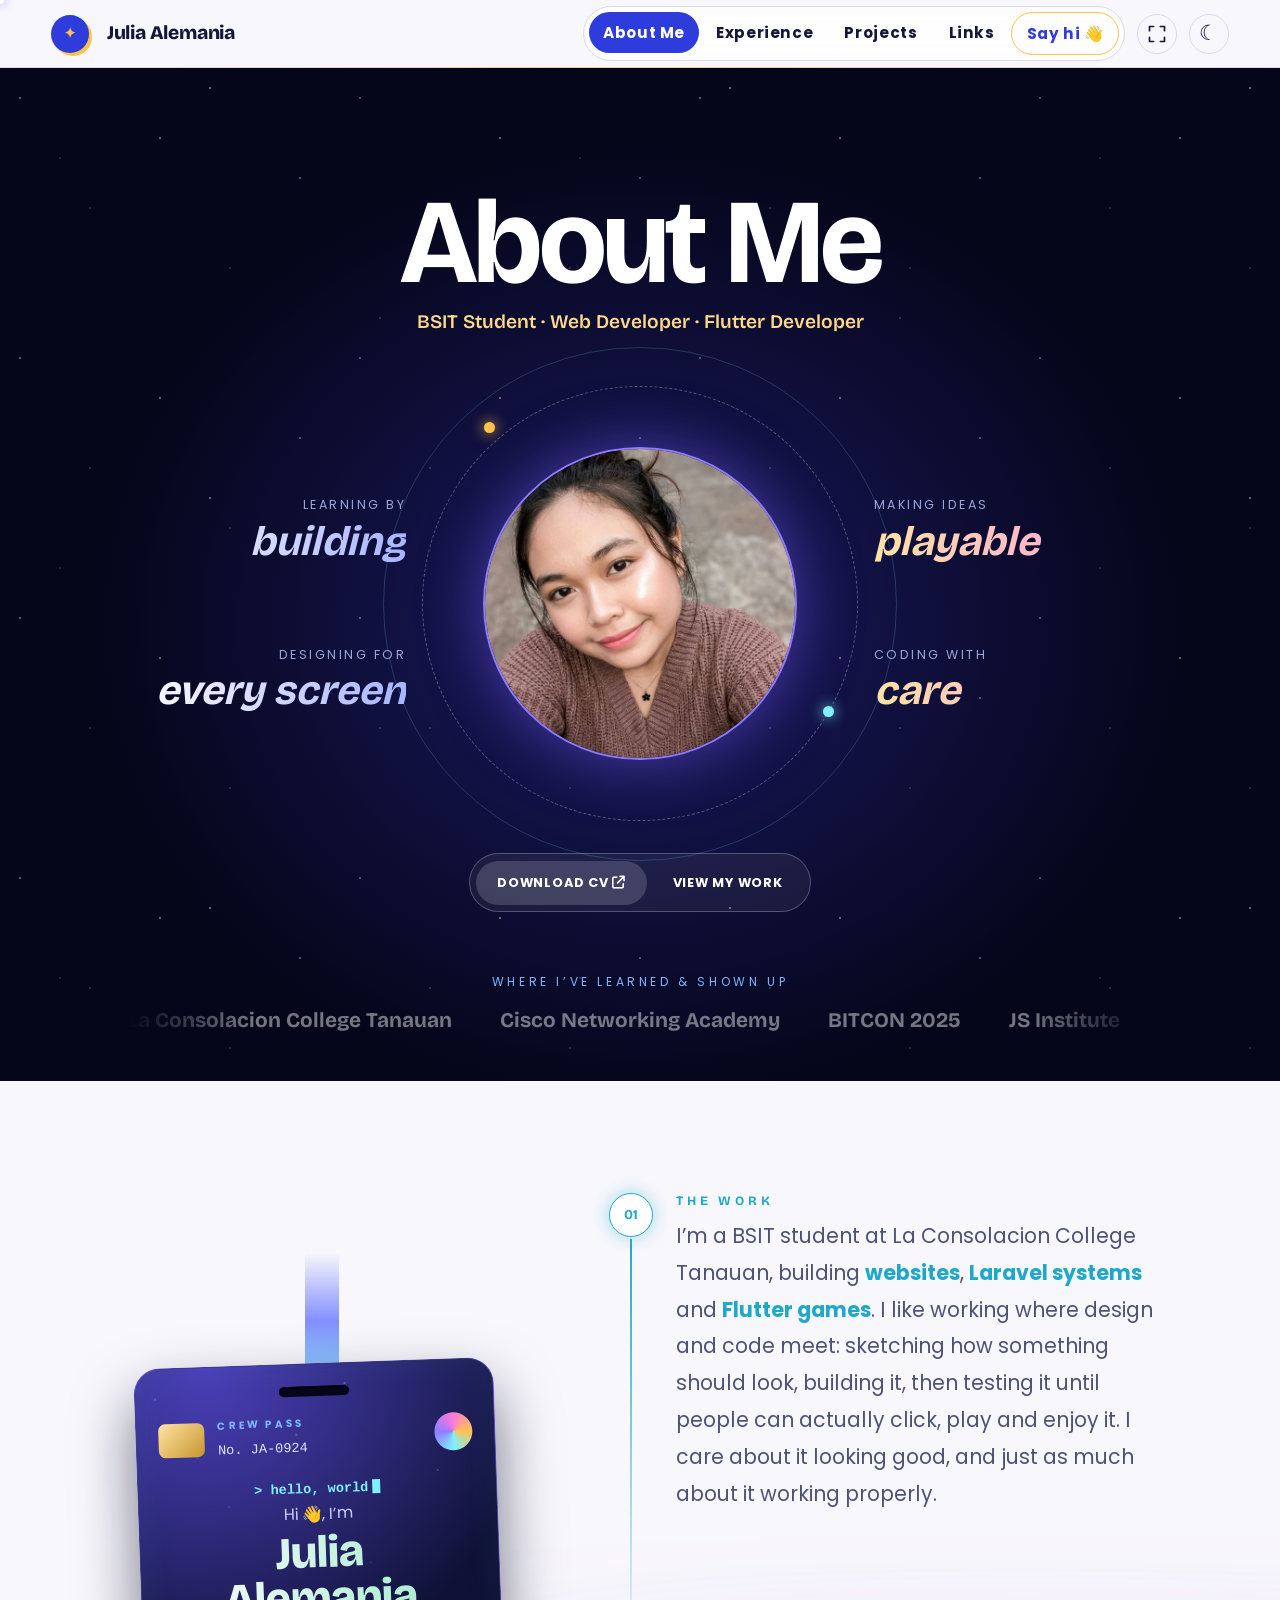
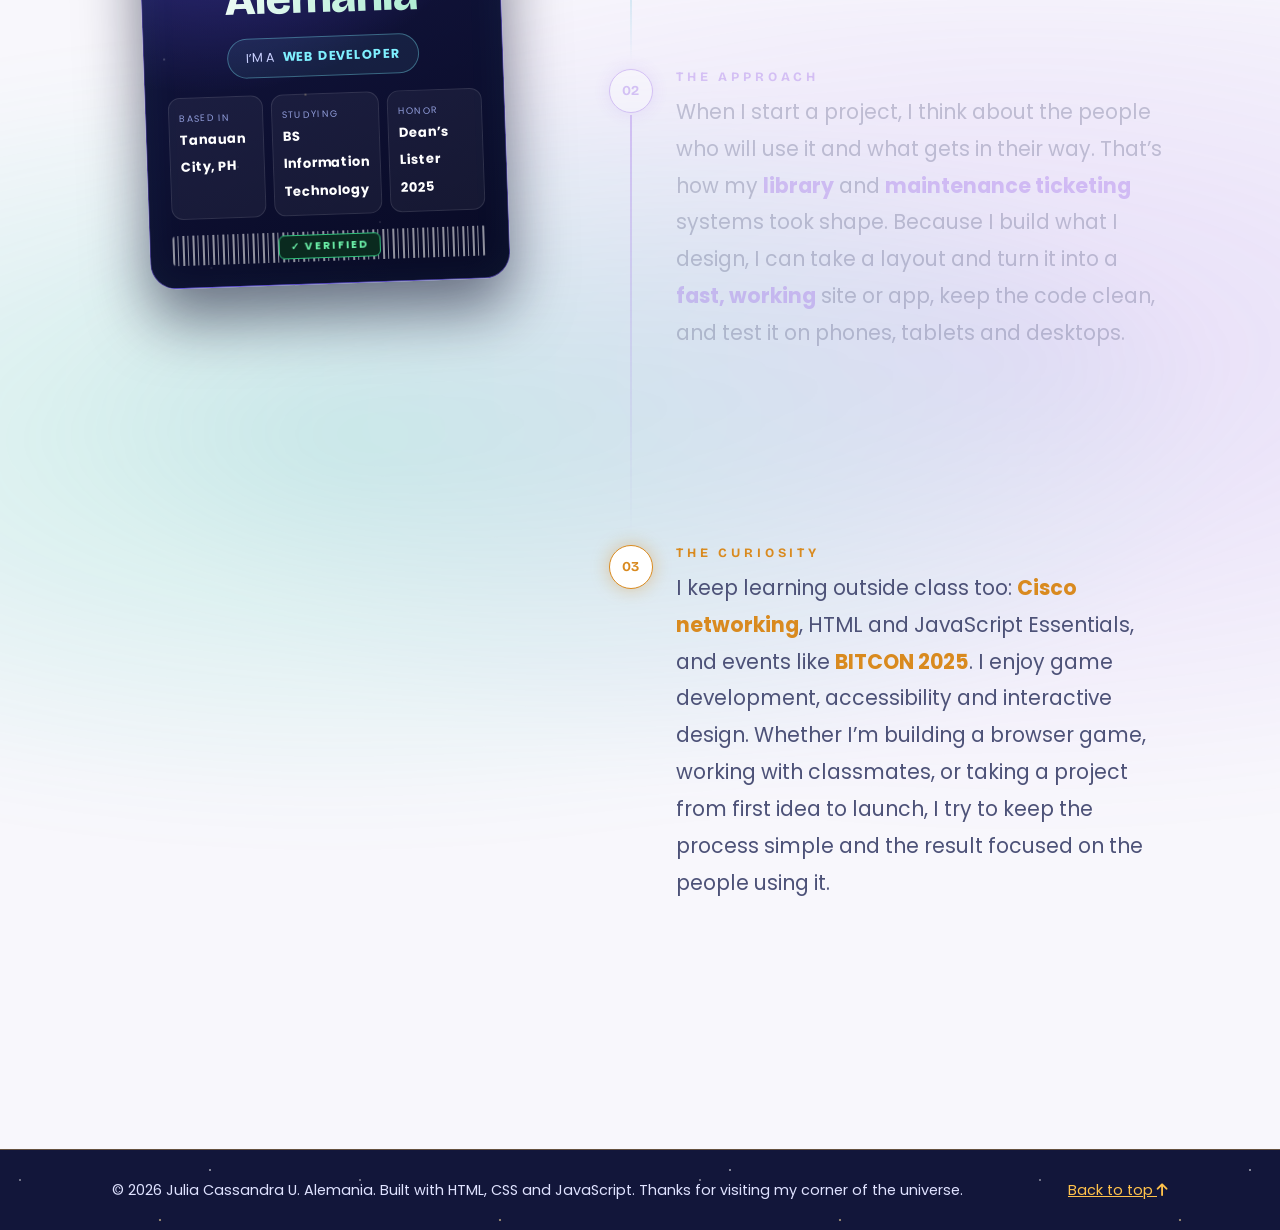
==== about.html @ 8629838a "Restore About Me page" ====
<!DOCTYPE html>
<html lang="en">
<head>
  <meta charset="UTF-8">
  <meta name="viewport" content="width=device-width, initial-scale=1">
  <title>About Me | Julia Cassandra Alemania</title>
  <meta name="description" content="Portfolio of Julia Cassandra U. Alemania, a BS Information Technology student and Dean's Lister. Skills, certifications, projects, and contact details.">
  <meta name="author" content="Julia Cassandra U. Alemania">
  <meta name="theme-color" content="#0B6FA4">
  <link rel="canonical" href="https://lcct-24-13115.github.io/final_project_portfolio/">

  <!-- Link preview (Facebook, Messenger, LinkedIn, X) -->
  <meta property="og:type" content="website">
  <meta property="og:title" content="Julia Cassandra Alemania | BSIT Student Portfolio">
  <meta property="og:description" content="BS Information Technology student. Skills, certifications, projects, and contact details.">
  <meta property="og:url" content="https://lcct-24-13115.github.io/final_project_portfolio/">
  <meta property="og:image" content="https://lcct-24-13115.github.io/final_project_portfolio/images/preview.png">
  <meta name="twitter:card" content="summary_large_image">

  <link rel="icon" type="image/png" sizes="64x64" href="images/favicon.png">
  <link rel="icon" href="images/favicon.ico" sizes="any">

  <!-- Remember the theme before the page paints, so there is no flash -->
  <script>
    document.documentElement.classList.add("js");
    try { if (sessionStorage.getItem("launched")) document.documentElement.classList.add("no-launch"); } catch (err) { /* ignore */ }
    try {
      var saved = localStorage.getItem("theme");
      if (saved) document.documentElement.setAttribute("data-theme", saved);
    } catch (err) { /* storage unavailable: fall back to the system theme */ }
  </script>

  <!-- Display font for headings (falls back to the bundled Poppins if it cannot load) -->
  <link rel="preconnect" href="https://fonts.googleapis.com">
  <link rel="preconnect" href="https://fonts.gstatic.com" crossorigin>
  <link rel="stylesheet" href="https://fonts.googleapis.com/css2?family=Bricolage+Grotesque:opsz,wght@12..96,600;12..96,800&display=swap">

  <!-- Icons (Font Awesome, free CDN) -->
  <link rel="stylesheet" href="https://cdnjs.cloudflare.com/ajax/libs/font-awesome/6.5.1/css/all.min.css" crossorigin="anonymous" referrerpolicy="no-referrer">
  <!-- Own stylesheet -->
  <link rel="stylesheet" href="css/julia-style.css?v=3">
  <link rel="stylesheet" href="css/space-theme.css?v=3">
  <link rel="stylesheet" href="css/about-plus.css?v=3">
  <link rel="stylesheet" href="css/pages.css?v=3">
  <script src="js/julia-main.js?v=3" defer></script>
  <script src="js/space-loader.js?v=3" defer></script>
  <script src="js/cursor.js?v=3" defer></script>
  <script src="js/crewpass.js?v=1" defer></script>
</head>
<body>
  <!-- Launch screen: shown once per visit, removed by js/space-loader.js -->
  <div class="launch" id="launch" role="status" aria-label="Loading portfolio">
    <div class="launch-brand">
      <span class="launch-mark" aria-hidden="true"><img src="images/logo-mark.svg" alt="" width="96" height="96"></span>
      <p class="launch-name"><span class="launch-first">Julia</span> <span class="launch-last">Alemania</span></p>
      <p class="launch-tag">BS Information Technology</p>
    </div>
    <div class="launch-bar" aria-hidden="true"><span class="launch-fill"></span></div>
    <p class="launch-status">Preparing for launch <span data-launch-percent>0%</span></p>
    <button type="button" class="launch-skip">Skip</button>
  </div>

  <div class="scroll-progress" aria-hidden="true"><span></span></div>
  <a class="skip-link" href="#main">Skip to main content</a>

  <header class="site-header" id="top">
    <div class="header-inner">
      <a class="brand" href="index.html" aria-label="Julia Cassandra Alemania, back to the top">Julia Alemania</a>

      <button class="icon-btn nav-toggle" id="navToggle" type="button" aria-expanded="false" aria-controls="siteNav" aria-label="Open menu">
        <span class="glyph" aria-hidden="true">&#9776;</span>
      </button>

      <nav class="site-nav" id="siteNav" aria-label="Main navigation">
        <ul><li><a href="about.html" aria-current="page">About Me</a></li><li><a href="experience.html">Experience</a></li><li><a href="projects.html">Projects</a></li><li><a href="links.html">Links</a></li><li class="nav-cta"><a href="contact.html">Say hi &#128075;</a></li></ul>
      </nav>

      <button class="icon-btn fs-toggle" id="fsToggle" type="button" aria-label="Enter full screen" title="Enter full screen" hidden>
        <svg viewBox="0 0 24 24" width="20" height="20" fill="none" stroke="currentColor" stroke-width="2" stroke-linecap="round" stroke-linejoin="round" aria-hidden="true"><path d="M8 3H3v5M16 3h5v5M8 21H3v-5M16 21h5v-5"/></svg>
      </button>

      <button class="icon-btn theme-toggle" id="themeToggle" type="button" aria-label="Switch to dark mode" title="Switch to dark mode">
        <span class="glyph" aria-hidden="true">&#9790;</span>
      </button>
    </div>
  </header>

  <main id="main">
    <!-- Hero: photo orbit + floating words -->
    <section class="home-hero" aria-labelledby="about-title">
      <div class="container">
        <h1 id="about-title">About Me</h1>
        <p class="hero-role">BSIT Student &middot; Web Developer &middot; Flutter Developer</p>
        <div class="hero-stage">
          <div class="tags-l">
            <p class="float-tag">Learning by<b>building</b></p>
            <p class="float-tag">Designing for<b>every screen</b></p>
          </div>
          <div class="orbit-wrap">
            <span class="ring" aria-hidden="true"></span><span class="ring r2" aria-hidden="true"></span>
            <img src="images/julia.jpg" alt="Portrait of Julia Cassandra Alemania" width="700" height="700">
          </div>
          <div class="tags-r">
            <p class="float-tag">Making ideas<b>playable</b></p>
            <p class="float-tag">Coding with<b>care</b></p>
          </div>
        </div>
        <div class="hero-pill"><a href="docs/Julia_Alemania_CV.pdf" download>Download CV <i class="fa-solid fa-arrow-up-right-from-square" aria-hidden="true"></i></a><a href="projects.html">View my work</a></div>
        <div class="marquee" aria-label="Schools and programs I have learned from">
          <p>Where I&rsquo;ve learned &amp; shown up</p>
          <div class="marquee-track">
            <span>La Consolacion College Tanauan</span><span>Cisco Networking Academy</span><span>BITCON 2025</span><span>JS Institute</span><span>Immaculate Heart of Mary College</span>
            <span aria-hidden="true">La Consolacion College Tanauan</span><span aria-hidden="true">Cisco Networking Academy</span><span aria-hidden="true">BITCON 2025</span><span aria-hidden="true">JS Institute</span><span aria-hidden="true">Immaculate Heart of Mary College</span>
          </div>
        </div>
      </div>
    </section>

    <!-- Crew pass + story timeline (css/about-plus.css, js/crewpass.js) -->
    <section id="about" class="section" aria-label="About me">
      <div class="container">
        <div class="crew">
          <div class="pass-wrap">
            <span class="lanyard" aria-hidden="true"></span>
            <div class="crew-pass">
              <div class="pass-slot" aria-hidden="true"></div>
              <div class="pass-top">
                <span class="chip" aria-hidden="true"></span>
                <div><small>CREW PASS</small><code>No. JA-0924</code></div>
                <span class="holo" aria-hidden="true"></span>
              </div>
              <p class="pass-hello">&gt; hello, world</p>
              <p class="pass-hi">Hi <span aria-hidden="true">&#128075;</span>, I&rsquo;m</p>
              <p class="pass-name">Julia<br>Alemania</p>
              <p class="pass-role">I&rsquo;M A <b data-roles='["Web Developer","Flutter Developer","BSIT Student"]'>Web Developer</b></p>
              <ul class="pass-tiles">
                <li><small>Based in</small><strong>Tanauan City, PH</strong></li>
                <li><small>Studying</small><strong>BS Information Technology</strong></li>
                <li><small>Honor</small><strong>Dean&rsquo;s Lister 2025</strong></li>
              </ul>
              <div class="pass-foot"><span>&#10003; VERIFIED</span></div>
            </div>
          </div>

          <ol class="tl">
            <li>
              <span class="tl-n" aria-hidden="true">01</span>
              <h4>The Work</h4>
              <p>I&rsquo;m a BSIT student at La Consolacion College Tanauan, building <em>websites</em>, <em>Laravel systems</em> and <em>Flutter games</em>. I like working where design and code meet: sketching how something should look, building it, then testing it until people can actually click, play and enjoy it. I care about it looking good, and just as much about it working properly.</p>
            </li>
            <li>
              <span class="tl-n" aria-hidden="true">02</span>
              <h4>The Approach</h4>
              <p>When I start a project, I think about the people who will use it and what gets in their way. That&rsquo;s how my <em>library</em> and <em>maintenance ticketing</em> systems took shape. Because I build what I design, I can take a layout and turn it into a <em>fast, working</em> site or app, keep the code clean, and test it on phones, tablets and desktops.</p>
            </li>
            <li>
              <span class="tl-n" aria-hidden="true">03</span>
              <h4>The Curiosity</h4>
              <p>I keep learning outside class too: <em>Cisco networking</em>, HTML and JavaScript Essentials, and events like <em>BITCON 2025</em>. I enjoy game development, accessibility and interactive design. Whether I&rsquo;m building a browser game, working with classmates, or taking a project from first idea to launch, I try to keep the process simple and the result focused on the people using it.</p>
            </li>
          </ol>
        </div>
      </div>
    </section>
  </main>

  <footer class="site-footer">
    <div class="container footer-inner">
      <p>&copy; <span id="year">2026</span> Julia Cassandra U. Alemania. Built with HTML, CSS and JavaScript. Thanks for visiting my corner of the universe.</p>
      <a href="#top">Back to top <i class="fa-solid fa-arrow-up" aria-hidden="true"></i></a>
    </div>
  </footer>

  <button type="button" class="to-top" id="toTop" aria-label="Back to top" hidden><i class="fa-solid fa-chevron-up" aria-hidden="true"></i></button>

  <!-- Image viewer (opened by JavaScript) -->
  <div class="lightbox" id="lightbox" role="dialog" aria-modal="true" aria-label="Image viewer" hidden>
    <div class="lb-bar">
      <p class="lb-title" id="lbTitle"></p>
      <p class="lb-count" id="lbCount" aria-live="polite"></p>
      <a class="icon-btn lb-dl" id="lbDownload" href="#" download aria-label="Download this image" title="Download this image"><i class="fa-solid fa-download" aria-hidden="true"></i></a>
      <button type="button" class="icon-btn lb-close" id="lbClose" aria-label="Close image viewer"><i class="fa-solid fa-xmark" aria-hidden="true"></i></button>
    </div>
    <button type="button" class="icon-btn lb-nav lb-prev" id="lbPrev" aria-label="Previous image"><i class="fa-solid fa-chevron-left" aria-hidden="true"></i></button>
    <img class="lb-img" id="lbImg" alt="">
    <button type="button" class="icon-btn lb-nav lb-next" id="lbNext" aria-label="Next image"><i class="fa-solid fa-chevron-right" aria-hidden="true"></i></button>
  </div>

  <!-- Small message that confirms copying -->
  <div class="toast" id="toast" role="status" aria-live="polite"></div>
</body>
</html>
---- css/julia-style.css ----
/* ==========================================================
   Julia Cassandra Alemania | Portfolio
   Stylesheet - sections:
   1. Fonts and design tokens (light / dark)
   2. Base and layout helpers
   3. Header and navigation
   4. Hero
   5. Cards, chips, buttons
   6. Section content (about, timeline, skills, projects, contact)
   7. Lightbox, toast, footer
   8. Animations
   9. Responsive (media queries)
   ========================================================== */

/* ---------- 1. Fonts and design tokens ---------- */
@font-face {
  font-family: "Poppins";
  src: url("../fonts/Poppins-Regular.ttf") format("truetype");
  font-weight: 400;
  font-display: swap;
}
@font-face {
  font-family: "Poppins";
  src: url("../fonts/Poppins-Medium.ttf") format("truetype");
  font-weight: 500;
  font-display: swap;
}
@font-face {
  font-family: "Poppins";
  src: url("../fonts/Poppins-Bold.ttf") format("truetype");
  font-weight: 700;
  font-display: swap;
}

/* Palette: ultramarine (brand), ink, blush and sun (accents), soft paper. */
:root {
  --brand: #2d3cdb;
  --brand-deep: #1a22a0;
  --on-brand: #ffffff;
  --ink: #12163a;
  --blush: #ffdde8;
  --sun: #ffc24b;
  --hero-bg: #2d3cdb;

  --bg: #f8f7fc;
  --bg-alt: #eeedfa;
  --surface: #ffffff;
  --text: #14173a;
  --text-muted: #4d5278;
  --border: #d9d8ee;
  --chip-bg: #e4e6ff;
  --chip-text: #1d2693;
  --link: #2d3cdb;
  --focus: #2d3cdb;
  --tint-1: #e4e6ff;
  --tint-2: #ffdde8;
  --tint-3: #ffefc9;
  --tint-ink: #14173a;
  --shadow: 0 1px 0 rgba(18, 22, 58, 0.04);
  --radius: 18px;
  --header-h: 68px;
  --wide: 1500px;
  --display: "Bricolage Grotesque", "Poppins", "Segoe UI", Roboto, Arial, sans-serif;
}

/* Dark values: used when the visitor picks dark, or when the system is dark
   and the visitor has not picked anything yet. */
:root[data-theme="dark"] {
  --hero-bg: #171c5c;
  --bg: #0c0f26;
  --bg-alt: #121638;
  --surface: #181c45;
  --text: #eef0ff;
  --text-muted: #aeb3dc;
  --border: #2b3072;
  --chip-bg: #262c6e;
  --chip-text: #dadeff;
  --link: #9aa6ff;
  --focus: #ffc24b;
  --tint-1: #262c6e;
  --tint-2: #4a2340;
  --tint-3: #4a3a14;
  --tint-ink: #f4f5ff;
  color-scheme: dark;
}
@media (prefers-color-scheme: dark) {
  :root:not([data-theme="light"]) {
    --hero-bg: #171c5c;
    --bg: #0c0f26;
    --bg-alt: #121638;
    --surface: #181c45;
    --text: #eef0ff;
    --text-muted: #aeb3dc;
    --border: #2b3072;
    --chip-bg: #262c6e;
    --chip-text: #dadeff;
    --link: #9aa6ff;
    --focus: #ffc24b;
    --tint-1: #262c6e;
    --tint-2: #4a2340;
    --tint-3: #4a3a14;
    --tint-ink: #f4f5ff;
    color-scheme: dark;
  }
}

/* ---------- 2. Base and layout helpers ---------- */
*,
*::before,
*::after {
  box-sizing: border-box;
}

html {
  font-size: 100%;
  scroll-behavior: smooth;
  scroll-padding-top: calc(var(--header-h) + 8px);
}

body {
  margin: 0;
  font-family: "Poppins", "Segoe UI", Roboto, Arial, sans-serif;
  font-size: 1rem;
  line-height: 1.7;
  color: var(--text);
  background: var(--bg);
  transition: background 0.3s ease, color 0.3s ease;
}

img {
  max-width: 100%;
  height: auto;
  display: block;
}

a {
  color: var(--link);
}

h1, h2, h3, h4 {
  font-family: var(--display);
  line-height: 1.2;
  margin: 0 0 0.5rem;
  letter-spacing: -0.01em;
}
p {
  margin: 0 0 0.9rem;
}
ul, ol {
  margin: 0;
  padding: 0;
  list-style: none;
}

:focus-visible {
  outline: 3px solid var(--focus);
  outline-offset: 3px;
}

.container {
  width: min(var(--wide), 100% - 3rem);
  margin-inline: auto;
}
.container.narrow {
  width: min(960px, 100% - 3rem);
}

.sr-only {
  position: absolute;
  width: 1px;
  height: 1px;
  overflow: hidden;
  clip: rect(0 0 0 0);
  white-space: nowrap;
}

.skip-link {
  position: absolute;
  left: 0.5rem;
  top: -4rem;
  background: #fff;
  color: #000;
  padding: 0.6rem 1rem;
  border-radius: 8px;
  z-index: 200;
}
.skip-link:focus {
  top: 0.5rem;
}

/* Grids */
.grid {
  display: grid;
  gap: 1.25rem;
}
.grid-2 {
  grid-template-columns: repeat(2, 1fr);
}
.grid-3 {
  grid-template-columns: repeat(auto-fill, minmax(290px, 1fr));
}
.card-list {
  margin-top: 0.5rem;
}

/* ---------- 3. Header and navigation ---------- */
.site-header {
  position: sticky;
  top: 0;
  z-index: 100;
  height: var(--header-h);
  background: var(--bg);
  background: color-mix(in srgb, var(--bg) 88%, transparent);
  -webkit-backdrop-filter: blur(12px);
  backdrop-filter: blur(12px);
  color: var(--text);
  border-bottom: 1px solid var(--border);
}

.header-inner {
  height: 100%;
  width: min(var(--wide), 100% - 3rem);
  margin-inline: auto;
  display: flex;
  align-items: center;
  gap: 0.75rem;
}

/* Brand: round "JA" monogram + name */
.brand {
  display: inline-flex;
  align-items: center;
  gap: 0.65rem;
  color: var(--text);
  font-family: var(--display);
  font-weight: 800;
  font-size: 1.2rem;
  letter-spacing: -0.01em;
  text-decoration: none;
  margin-right: auto;
}
.brand::before {
  content: "JA";
  display: grid;
  place-items: center;
  width: 38px;
  height: 38px;
  border-radius: 50%;
  background: var(--brand);
  color: #fff;
  font-size: 0.85rem;
  letter-spacing: 0;
  box-shadow: 3px 3px 0 var(--sun);
}

.site-nav ul {
  display: flex;
  gap: 0.2rem;
}
.site-nav a {
  display: block;
  color: var(--text);
  text-decoration: none;
  padding: 0.45rem 0.95rem;
  border-radius: 999px;
  font-weight: 500;
  font-size: 0.95rem;
  transition: background 0.2s, color 0.2s;
}
.site-nav a:hover {
  background: var(--chip-bg);
}
.site-nav a.active {
  background: var(--brand);
  color: #fff;
}

.icon-btn {
  background: transparent;
  border: 0;
  color: inherit;
  width: 40px;
  height: 40px;
  border-radius: 50%;
  display: inline-grid;
  place-items: center;
  font-size: 1.1rem;
  cursor: pointer;
  transition: background 0.2s;
  flex-shrink: 0;
}
.icon-btn:hover {
  background: rgba(127, 127, 127, 0.25);
}
.site-header .icon-btn {
  border: 1.5px solid var(--border);
}
.site-header .icon-btn:hover {
  background: var(--chip-bg);
}
.nav-toggle {
  display: none;
}

/* ---------- 4. Hero ---------- */
.hero {
  position: relative;
  overflow: hidden;
  background: var(--hero-bg);
  color: #fff;
  padding: 3rem 0;
  /* The hero fills the whole screen under the header. */
  min-height: calc(100vh - var(--header-h));
  min-height: calc(100svh - var(--header-h));
  display: flex;
  align-items: center;
}
/* A large blush circle that sits half off-screen behind the content. */
.hero::before {
  content: "";
  position: absolute;
  width: clamp(380px, 52vw, 860px);
  aspect-ratio: 1;
  right: -14vw;
  bottom: -26vw;
  border-radius: 50%;
  background: var(--blush);
  opacity: 0.16;
}
.hero-inner {
  position: relative;
  display: flex;
  align-items: center;
  justify-content: space-between;
  gap: clamp(2rem, 6vw, 6rem);
}
.hero-text {
  flex: 1 1 0;
  min-width: 0;
}
.hero-visual {
  position: relative;
  order: 2;
  flex-shrink: 0;
  width: clamp(240px, 30vw, 460px);
  margin-right: clamp(0rem, 2vw, 2.5rem);
}
/* The photo sits in an arch; a sun-colored arch peeks out behind it. */
.hero-visual::before {
  content: "";
  position: absolute;
  inset: 5% -9% -5% 9%;
  border-radius: 999px 999px 28px 28px;
  background: var(--sun);
  transform: rotate(5deg);
}
.hero-photo {
  position: relative;
  margin: 0;
  border-radius: 999px 999px 28px 28px;
  overflow: hidden;
  border: 5px solid #fff;
  background: #fff;
  box-shadow: 0 18px 40px rgba(8, 10, 60, 0.35);
}
.hero-photo img {
  width: 100%;
  aspect-ratio: 4 / 5;
  object-fit: cover;
  object-position: center top;
}
.stickers {
  position: absolute;
  inset: 0;
  pointer-events: none;
}
.sticker {
  position: absolute;
  display: inline-flex;
  align-items: center;
  gap: 0.45rem;
  max-width: 15rem;
  padding: 0.5rem 0.95rem;
  border-radius: 14px;
  font-family: var(--display);
  font-weight: 600;
  font-size: 0.85rem;
  line-height: 1.25;
  color: var(--ink);
  box-shadow: 4px 4px 0 var(--ink);
}
.sticker-a {
  top: 9%;
  left: -16%;
  background: var(--sun);
  transform: rotate(-5deg);
}
.sticker-b {
  bottom: 10%;
  left: -22%;
  background: var(--blush);
  transform: rotate(3deg);
}

.hero-hello {
  font-size: 1.05rem;
  font-weight: 500;
  color: var(--blush);
  margin-bottom: 0.3rem;
}
.hero h1 {
  font-size: clamp(2.3rem, 5.4vw, 5.2rem);
  font-weight: 800;
  line-height: 1.02;
  letter-spacing: -0.03em;
  margin-bottom: 1rem;
}
.hero h1 span {
  display: block;
}
.hero-role {
  font-family: var(--display);
  font-size: clamp(1.3rem, 2.4vw, 2rem);
  font-weight: 600;
  min-height: 2.4rem;
  color: var(--sun);
}
.cursor {
  animation: blink 1s steps(1) infinite;
  margin-left: 2px;
}
.hero-sub {
  color: rgba(255, 255, 255, 0.9);
  max-width: 34rem;
}

.social-row {
  display: flex;
  gap: 0.6rem;
  margin-top: 1.5rem;
}
.social-row a {
  width: 44px;
  height: 44px;
  display: grid;
  place-items: center;
  border-radius: 50%;
  background: rgba(255, 255, 255, 0.14);
  border: 1.5px solid rgba(255, 255, 255, 0.5);
  color: #fff;
  font-size: 1.1rem;
  transition: background 0.2s, color 0.2s;
}
.social-row a:hover {
  background: #fff;
  color: var(--brand-deep);
}

/* ---------- 5. Cards, chips, buttons ---------- */
.card {
  background: var(--surface);
  border: 1px solid var(--border);
  border-radius: var(--radius);
  box-shadow: var(--shadow);
  padding: 1.5rem;
  transition: border-color 0.2s, background 0.3s;
}
.card:hover {
  border-color: var(--brand);
}

.btn-row {
  display: flex;
  flex-wrap: wrap;
  gap: 0.6rem;
  margin: 1.5rem 0 0;
}
.btn {
  display: inline-flex;
  align-items: center;
  gap: 0.5rem;
  padding: 0.7rem 1.3rem;
  border-radius: 999px;
  font: inherit;
  font-weight: 500;
  font-size: 0.95rem;
  text-decoration: none;
  cursor: pointer;
  border: 2px solid transparent;
  transition: background 0.2s, color 0.2s, border-color 0.2s, box-shadow 0.2s, transform 0.2s;
}
/* The main button of the hero: sun yellow with a hard ink shadow */
.btn-light {
  background: var(--sun);
  color: var(--ink);
  box-shadow: 3px 3px 0 var(--ink);
}
.btn-light:hover {
  transform: translate(2px, 2px);
  box-shadow: 1px 1px 0 var(--ink);
}
.btn-ghost {
  background: transparent;
  color: #fff;
  border-color: rgba(255, 255, 255, 0.65);
}
.btn-ghost:hover {
  background: #fff;
  color: var(--brand-deep);
}
.btn-primary {
  background: var(--brand);
  color: #fff;
}
.btn-primary:hover {
  background: var(--brand-deep);
}
.btn-outline {
  background: transparent;
  color: var(--link);
  border-color: var(--link);
}
.btn-outline:hover {
  background: var(--chip-bg);
}

.chips {
  display: flex;
  flex-wrap: wrap;
  gap: 0.5rem;
  margin-bottom: 0.5rem;
}
.chips li,
.badges li {
  background: var(--chip-bg);
  color: var(--chip-text);
  padding: 0.3rem 0.9rem;
  border-radius: 999px;
  font-size: 0.88rem;
}
.chips.small li {
  font-size: 0.78rem;
  padding: 0.2rem 0.7rem;
}
.badges {
  display: flex;
  flex-wrap: wrap;
  gap: 0.4rem;
  margin-top: 0.7rem;
}
.badges li {
  font-size: 0.78rem;
  background: var(--tint-3);
  color: var(--tint-ink);
}
.badges li i {
  color: #c98a00;
}

/* ---------- 6. Section content ---------- */
.section {
  padding: 5.5rem 0;
}
.section.alt {
  background: var(--bg-alt);
}
.section-head {
  margin-bottom: 2.5rem;
}
.section-head h2 {
  font-size: clamp(2.1rem, 5vw, 3.4rem);
  font-weight: 800;
  letter-spacing: -0.025em;
  margin: 0;
}
/* Short sun-colored bar under every section title */
.section-head h2::after {
  content: "";
  display: block;
  width: 72px;
  height: 7px;
  border-radius: 7px;
  background: var(--sun);
  margin-top: 0.7rem;
}
.subheading {
  font-size: clamp(1.4rem, 2.6vw, 1.8rem);
  font-weight: 800;
  margin: 3.5rem 0 1.1rem;
  display: flex;
  align-items: center;
  gap: 0.7rem;
}
.subheading i {
  color: var(--link);
}
.card h3 {
  font-size: 1.25rem;
  font-weight: 800;
  margin-top: 0.25rem;
}
.card h3:not(:first-child) {
  margin-top: 1.4rem;
}
.meta {
  color: var(--text-muted);
  font-size: 0.88rem;
}

/* About: six interests fill two even rows of three */
#about .grid-3 {
  grid-template-columns: repeat(3, 1fr);
}
#about .grid-2,
#skills .grid-2 {
  align-items: start;
}
.details div {
  display: grid;
  grid-template-columns: 9.5rem 1fr;
  gap: 0.5rem;
  padding: 0.75rem 0;
  border-bottom: 1px dashed var(--border);
}
.details div:last-child {
  border-bottom: 0;
}
.details dt {
  font-weight: 500;
}
.details dt i {
  color: var(--link);
  width: 1.3rem;
}
.details dd {
  margin: 0;
  color: var(--text-muted);
}
.interest-icon {
  width: 50px;
  height: 50px;
  display: grid;
  place-items: center;
  border-radius: 50%;
  background: var(--tint-1);
  color: var(--tint-ink);
  font-size: 1.2rem;
  margin-bottom: 0.9rem;
}
/* Each interest gets one of three tints, so the grid has color without gradients */
.interest:nth-child(3n + 2) .interest-icon {
  background: var(--tint-2);
}
.interest:nth-child(3n) .interest-icon {
  background: var(--tint-3);
}
.interest h4 {
  font-size: 1.1rem;
  font-weight: 800;
}
.interest p {
  color: var(--text-muted);
  font-size: 0.92rem;
  margin: 0;
}

/* Timeline */
.timeline {
  position: relative;
  padding-left: 2.6rem;
}
.timeline::before {
  content: "";
  position: absolute;
  left: 9px;
  top: 0.6rem;
  bottom: 0.6rem;
  width: 3px;
  border-radius: 3px;
  background: var(--brand);
  opacity: 0.35;
}
.timeline-item {
  position: relative;
  margin-bottom: 1.1rem;
}
.timeline-item::before {
  content: "";
  position: absolute;
  left: -2.6rem;
  top: 1.7rem;
  width: 21px;
  height: 21px;
  border-radius: 50%;
  background: var(--bg-alt);
  border: 4px solid var(--brand);
}
.timeline-item.current::before {
  background: var(--sun);
  box-shadow: 0 0 0 5px rgba(255, 194, 75, 0.35);
}
.years {
  display: inline-block;
  background: var(--chip-bg);
  color: var(--chip-text);
  padding: 0.1rem 0.75rem;
  border-radius: 999px;
  font-weight: 500;
  font-size: 0.82rem;
  margin-bottom: 0.5rem;
}
.timeline h3 {
  margin-bottom: 0.2rem;
}

/* Skills */
.group-title {
  font-size: 0.95rem;
  font-weight: 700;
  color: var(--link);
  margin: 1.2rem 0 0.5rem;
}
.group-title:first-of-type {
  margin-top: 0.75rem;
}

.filters {
  display: flex;
  flex-wrap: wrap;
  gap: 0.5rem;
}
.chip-btn {
  font: inherit;
  font-size: 0.9rem;
  padding: 0.45rem 1.1rem;
  border-radius: 999px;
  border: 1.5px solid var(--border);
  background: var(--surface);
  color: var(--text);
  cursor: pointer;
  transition: background 0.2s, color 0.2s, border-color 0.2s;
}
.chip-btn:hover {
  background: var(--chip-bg);
  border-color: var(--brand);
}
.chip-btn.active {
  background: var(--brand);
  border-color: var(--brand);
  color: #fff;
}
.filter-status {
  color: var(--text-muted);
  font-size: 0.88rem;
  margin: 0.6rem 0 0.4rem;
}

.cert {
  display: flex;
  flex-direction: column;
  background: var(--surface);
  border: 1px solid var(--border);
  border-radius: var(--radius);
  overflow: hidden;
  transition: border-color 0.2s, box-shadow 0.2s;
}
.cert:hover {
  border-color: var(--brand);
  box-shadow: 4px 4px 0 var(--brand);
}
.cert[hidden] {
  display: none;
}
.cert-btn {
  position: relative;
  width: 100%;
  flex: 1;
  display: flex;
  flex-direction: column;
  text-align: left;
  font: inherit;
  color: inherit;
  background: transparent;
  border: 0;
  cursor: pointer;
  padding: 0;
}
.cert-dl {
  display: flex;
  align-items: center;
  justify-content: center;
  gap: 0.5rem;
  padding: 0.7rem 1rem;
  border-top: 1px solid var(--border);
  color: var(--link);
  font-weight: 500;
  font-size: 0.9rem;
  text-decoration: none;
  transition: background 0.2s;
}
.cert-dl:hover {
  background: var(--chip-bg);
}
.cert-btn img {
  width: 100%;
  aspect-ratio: 10 / 7;
  object-fit: cover;
  border-bottom: 1px solid var(--border);
}
.cert-info {
  display: flex;
  flex-direction: column;
  gap: 0.15rem;
  padding: 0.95rem 1.1rem 1.05rem;
  font-size: 0.85rem;
  color: var(--text-muted);
}
.cert-info strong {
  font-family: var(--display);
  color: var(--text);
  font-size: 1rem;
  line-height: 1.3;
}
.date {
  color: var(--link);
  font-size: 0.82rem;
  font-weight: 500;
}
.zoom {
  position: absolute;
  top: 0.65rem;
  right: 0.65rem;
  width: 34px;
  height: 34px;
  display: grid;
  place-items: center;
  border-radius: 50%;
  background: rgba(18, 22, 58, 0.75);
  color: #fff;
}

/* Projects: a dark showcase band, the one bold block below the hero.
   It sets its own tokens, so it looks the same in light and dark mode. */
.section.showcase {
  --bg-alt: #0c1030;
  --surface: #171c4a;
  --text: #f1f2ff;
  --text-muted: #b6bbe6;
  --border: #2c3278;
  --chip-bg: #2a3078;
  --chip-text: #e2e5ff;
  --link: #a9b4ff;
  --focus: #ffc24b;
  background: #0c1030;
  color: var(--text);
}
.showcase .btn-primary {
  background: var(--sun);
  color: var(--ink);
}
.showcase .btn-primary:hover {
  background: #ffd47f;
}
.showcase .card:hover {
  border-color: var(--sun);
}

.project {
  padding: 0;
  overflow: hidden;
  display: flex;
  flex-direction: column;
}
.project-cover {
  position: relative;
  display: block;
  width: 100%;
  padding: 0;
  border: 0;
  background: #000;
  cursor: pointer;
  overflow: hidden;
}
.project-cover img {
  width: 100%;
  aspect-ratio: 16 / 9;
  object-fit: cover;
  transition: transform 0.4s;
}
.project-cover:hover img {
  transform: scale(1.04);
}
.shots-badge {
  position: absolute;
  right: 0.85rem;
  bottom: 0.85rem;
  background: var(--sun);
  color: var(--ink);
  font-size: 0.8rem;
  font-weight: 500;
  padding: 0.3rem 0.85rem;
  border-radius: 999px;
}
.project-body {
  padding: 1.6rem;
  display: flex;
  flex-direction: column;
  flex: 1;
}
.project-body h3 {
  font-size: 1.5rem;
}
.project-body .btn-row {
  margin-top: auto;
  padding-top: 1rem;
}
.checks {
  margin: 0.25rem 0 1rem;
}
.checks li {
  display: flex;
  gap: 0.55rem;
  font-size: 0.9rem;
  margin-bottom: 0.3rem;
}
.checks i {
  color: var(--sun);
  margin-top: 0.35rem;
  font-size: 0.8rem;
}

.awards {
  display: grid;
  grid-template-columns: repeat(2, 1fr);
  gap: 0.9rem;
}
.awards li {
  display: flex;
  gap: 1rem;
  align-items: flex-start;
  background: var(--surface);
  border: 1px solid var(--border);
  border-radius: var(--radius);
  padding: 1rem 1.15rem;
}
.awards i {
  flex-shrink: 0;
  width: 38px;
  height: 38px;
  display: grid;
  place-items: center;
  border-radius: 50%;
  background: var(--sun);
  color: var(--ink);
  font-size: 0.95rem;
}
.awards div {
  display: flex;
  flex-direction: column;
  font-size: 0.88rem;
  color: var(--text-muted);
}
.awards strong {
  color: var(--text);
  font-size: 0.95rem;
}
.awards .date {
  color: var(--link);
}

/* Contact */
.contact-list {
  display: grid;
  gap: 0.75rem;
}
.contact-list li {
  display: flex;
  align-items: center;
  gap: 0.9rem;
  padding: 0.85rem 1.1rem;
}
.contact-icon {
  flex-shrink: 0;
  width: 2.6rem;
  height: 2.6rem;
  display: grid;
  place-items: center;
  border-radius: 50%;
  background: var(--tint-1);
  color: var(--tint-ink);
  font-size: 1.1rem;
}
.contact-list li:nth-child(3n + 2) .contact-icon {
  background: var(--tint-2);
}
.contact-list li:nth-child(3n) .contact-icon {
  background: var(--tint-3);
}
.contact-list a {
  flex: 1;
  min-width: 0;
  display: flex;
  flex-direction: column;
  text-decoration: none;
  color: var(--text);
}
.contact-list .label {
  font-weight: 500;
}
.contact-list .value {
  color: var(--text-muted);
  font-size: 0.88rem;
  overflow-wrap: anywhere;
}
.contact-list a:hover .value {
  color: var(--link);
  text-decoration: underline;
}
.copy-btn {
  color: var(--text-muted);
  width: 36px;
  height: 36px;
  font-size: 0.95rem;
}

.reference h4 {
  font-size: 1.1rem;
  font-weight: 800;
  margin-bottom: 0;
}
.ref-links li {
  display: flex;
  align-items: center;
  gap: 0.5rem;
  font-size: 0.92rem;
  overflow-wrap: anywhere;
}
.ref-links i.fa-phone,
.ref-links i.fa-envelope {
  color: var(--link);
  width: 1.1rem;
}
.ref-links .copy-btn {
  margin-left: auto;
}

/* Form */
.contact-form {
  align-self: start;
  border-width: 1.5px;
  box-shadow: 6px 6px 0 var(--brand);
}
.contact-form h3 {
  margin-bottom: 0.2rem;
}
.form-note {
  color: var(--text-muted);
  font-size: 0.88rem;
}
.field {
  margin-bottom: 1rem;
}
.field label {
  display: block;
  font-weight: 500;
  font-size: 0.9rem;
  margin-bottom: 0.3rem;
}
.field input,
.field textarea {
  width: 100%;
  font: inherit;
  color: var(--text);
  background: var(--bg);
  border: 1.5px solid var(--border);
  border-radius: 12px;
  padding: 0.7rem 0.9rem;
  transition: border-color 0.2s, box-shadow 0.2s;
}
.field input:focus,
.field textarea:focus {
  outline: none;
  border-color: var(--brand);
  box-shadow: 0 0 0 3px rgba(45, 60, 219, 0.28);
}
.field.invalid input,
.field.invalid textarea {
  border-color: #d64545;
}
.error {
  color: #c43232;
  font-size: 0.82rem;
  margin: 0.3rem 0 0;
  min-height: 0;
}
:root[data-theme="dark"] .error {
  color: #ff8a8a;
}
.form-status {
  margin: 0.8rem 0 0;
  font-size: 0.9rem;
  color: var(--link);
}

/* ---------- 7. Lightbox, toast, footer ---------- */
.lightbox {
  position: fixed;
  inset: 0;
  z-index: 300;
  background: rgba(8, 10, 32, 0.94);
  display: grid;
  place-items: center;
  padding: 4rem 3.5rem 2rem;
  color: #fff;
}
.lightbox[hidden] {
  display: none;
}
.lb-bar {
  position: absolute;
  top: 0;
  left: 0;
  right: 0;
  display: flex;
  align-items: center;
  gap: 1rem;
  padding: 0.6rem 1rem;
}
.lb-title {
  margin: 0;
  font-weight: 500;
  flex: 1;
  min-width: 0;
  overflow: hidden;
  text-overflow: ellipsis;
  white-space: nowrap;
}
.lb-count {
  margin: 0;
  font-size: 0.85rem;
  opacity: 0.8;
}
.lb-img {
  max-width: 100%;
  max-height: 100%;
  object-fit: contain;
  border-radius: 6px;
  animation: zoomIn 0.25s ease;
  touch-action: pan-y;
}
.lb-nav {
  position: absolute;
  top: 50%;
  transform: translateY(-50%);
  background: rgba(255, 255, 255, 0.15);
  width: 46px;
  height: 46px;
  color: #fff;
}
.lb-prev {
  left: 0.6rem;
}
.lb-next {
  right: 0.6rem;
}
.lb-nav:hover,
.lb-close:hover {
  background: rgba(255, 255, 255, 0.3);
}
.lb-nav[disabled] {
  opacity: 0.3;
  cursor: default;
}
.lightbox .icon-btn {
  border: 0;
}

.toast {
  position: fixed;
  left: 50%;
  bottom: 1.5rem;
  transform: translate(-50%, 250%);
  opacity: 0;
  background: var(--ink);
  color: #fff;
  padding: 0.7rem 1.3rem;
  border-radius: 999px;
  font-size: 0.9rem;
  box-shadow: 3px 3px 0 var(--sun);
  transition: transform 0.3s, opacity 0.3s;
  z-index: 400;
  pointer-events: none;
}
.toast.show {
  opacity: 1;
  transform: translate(-50%, 0);
}

.to-top {
  position: fixed;
  right: 1rem;
  bottom: 1rem;
  width: 48px;
  height: 48px;
  border-radius: 50%;
  border: 0;
  background: var(--brand);
  color: #fff;
  font-size: 1rem;
  cursor: pointer;
  box-shadow: 3px 3px 0 var(--sun);
  z-index: 90;
}
.to-top[hidden] {
  display: none;
}

.site-footer {
  background: var(--ink);
  color: #dfe2ff;
  padding: 1.75rem 0;
  font-size: 0.9rem;
}
.footer-inner {
  display: flex;
  flex-wrap: wrap;
  justify-content: space-between;
  gap: 0.75rem;
}
.footer-inner p {
  margin: 0;
}
.footer-inner a {
  color: var(--sun);
}

/* ---------- 8. Animations ---------- */
@keyframes blink {
  50% {
    opacity: 0;
  }
}
@keyframes zoomIn {
  from {
    opacity: 0;
    transform: scale(0.94);
  }
  to {
    opacity: 1;
    transform: scale(1);
  }
}

/* Elements fade in when scrolled into view (class added by JavaScript).
   Without JavaScript the content stays visible. */
.js .reveal {
  opacity: 0;
  transition: opacity 0.5s ease;
}
.js .reveal.visible {
  opacity: 1;
}

@media (prefers-reduced-motion: reduce) {
  html {
    scroll-behavior: auto;
  }
  *,
  *::before,
  *::after {
    animation: none !important;
    transition: none !important;
  }
  .js .reveal {
    opacity: 1;
  }
}

/* ---------- 9. Responsive ---------- */
/* Large screens: scale everything up a little so the page fills the screen */
@media (min-width: 1700px) {
  html {
    font-size: 112.5%;
  }
  :root {
    --wide: 1700px;
  }
}

/* Tablet */
@media (max-width: 900px) {
  .grid-3,
  #about .grid-3 {
    grid-template-columns: repeat(2, 1fr);
  }
  .hero-inner {
    gap: 2rem;
  }
  .sticker {
    font-size: 0.78rem;
  }
}

/* Mobile: the menu becomes a drop-down panel */
@media (max-width: 760px) {
  .fs-toggle {
    display: none !important;
  }
  .nav-toggle {
    display: inline-grid;
    order: 3;
  }
  .theme-toggle {
    order: 2;
  }
  .site-nav {
    position: absolute;
    top: var(--header-h);
    left: 0;
    right: 0;
    background: var(--bg);
    border-bottom: 1px solid var(--border);
    max-height: 0;
    overflow: hidden;
    transition: max-height 0.3s ease;
  }
  .site-nav.open {
    max-height: 420px;
  }
  .site-nav ul {
    flex-direction: column;
    padding: 0.5rem 1rem 1rem;
  }
  .site-nav a {
    padding: 0.8rem 1rem;
    border-radius: 12px;
  }

  .hero {
    padding: 2.5rem 0 3.5rem;
  }
  .hero-inner {
    flex-direction: column;
    text-align: center;
  }
  .hero-visual {
    order: 0;
    width: min(260px, 64vw);
    margin: 0 1.5rem 0 0;
  }
  .sticker-a {
    left: -12%;
  }
  .sticker-b {
    left: auto;
    right: -26%;
    bottom: 6%;
  }
  .hero-sub {
    margin-inline: auto;
  }
  .btn-row,
  .social-row {
    justify-content: center;
  }

  .section {
    padding: 3.5rem 0;
  }
  .grid-2,
  .grid-3,
  #about .grid-3,
  .awards {
    grid-template-columns: 1fr;
  }
  .details div {
    grid-template-columns: 1fr;
    gap: 0;
  }

  .lightbox {
    padding: 4rem 0.5rem 1.5rem;
  }
  .lb-nav {
    top: auto;
    bottom: 0.6rem;
    transform: none;
  }
}

@media (max-width: 420px) {
  .brand {
    font-size: 1.05rem;
  }
  .btn {
    width: 100%;
    justify-content: center;
  }
  .sticker {
    max-width: 11rem;
    font-size: 0.72rem;
    padding: 0.4rem 0.7rem;
  }
}

/* Print: show a clean copy of the content */
@media print {
  .site-header,
  .to-top,
  .toast,
  .lightbox,
  .nav-toggle {
    display: none !important;
  }
  .js .reveal {
    opacity: 1;
  }
}

.fs-toggle[hidden] {
  display: none;
}
.lb-dl {
  color: #fff;
  text-decoration: none;
  background: rgba(255, 255, 255, 0.15);
}
.lb-dl:hover {
  background: rgba(255, 255, 255, 0.3);
}
.share-row {
  display: flex;
  flex-wrap: wrap;
  gap: 0.6rem;
}
.share-row .btn[hidden] {
  display: none;
}
.send-via-note {
  margin: 1.4rem 0 0.5rem;
}
.send-via {
  display: flex;
  flex-wrap: wrap;
  gap: 0.5rem;
}
.glyph {
  font-size: 1.3rem;
  line-height: 1;
}

/* Experience & Milestones */
.mile-group {
  margin-top: 0.9rem;
}
.mile-label {
  margin: 0 0 0.3rem;
  font-size: 0.78rem;
  font-weight: 700;
  letter-spacing: 0.06em;
  text-transform: uppercase;
  color: var(--link);
}
.mile-label i {
  margin-right: 0.3rem;
}
.mile-list {
  margin: 0;
  padding-left: 1.2rem;
  color: var(--text-muted);
  font-size: 0.95rem;
}
.mile-list li {
  margin-bottom: 0.25rem;
}

/* Stats row and How I work */
.stats {
  display: grid;
  grid-template-columns: repeat(3, 1fr);
  gap: 1rem;
  margin: 0 0 2rem;
  padding: 0;
  list-style: none;
}
.stats li {
  background: var(--surface);
  border: 1px solid var(--border);
  border-radius: var(--radius);
  padding: 1.1rem 1rem;
  text-align: center;
}
.stats strong {
  display: block;
  font-family: var(--display);
  font-size: clamp(2rem, 5vw, 2.8rem);
  line-height: 1.1;
  color: var(--link);
}
.stats span {
  color: var(--text-muted);
  font-size: 0.92rem;
}
.how-i-work {
  margin-top: 1.5rem;
}
@media (max-width: 520px) {
  .stats {
    gap: 0.6rem;
  }
  .stats li {
    padding: 0.8rem 0.4rem;
  }
  .stats span {
    font-size: 0.8rem;
  }
}

/* Project case summary */
.case {
  margin: 0.9rem 0;
  padding: 0.8rem 1rem;
  border-left: 3px solid var(--brand);
  background: var(--bg-alt);
  border-radius: 0 12px 12px 0;
}
.case div {
  margin-bottom: 0.55rem;
}
.case div:last-child {
  margin-bottom: 0;
}
.case dt {
  font-size: 0.74rem;
  font-weight: 700;
  letter-spacing: 0.06em;
  text-transform: uppercase;
  color: var(--link);
}
.case dd {
  margin: 0.1rem 0 0;
  font-size: 0.93rem;
  color: var(--text-muted);
}

/* ---------- Skill chip icons and Save contact ---------- */
.chip-icon {
  margin-right: 0.4rem;
  font-size: 0.9em;
  opacity: 0.85;
}
.save-contact {
  margin-bottom: 1rem;
}

/* ---------- Collapsible project details ---------- */
.project-more {
  margin: 0.9rem 0 1rem;
  border-top: 1px solid var(--border);
}
.project-more summary {
  display: flex;
  align-items: center;
  justify-content: space-between;
  gap: 0.5rem;
  padding: 0.75rem 0;
  color: var(--link);
  font-weight: 600;
  font-size: 0.92rem;
  cursor: pointer;
  list-style: none;
}
.project-more summary::-webkit-details-marker {
  display: none;
}
.project-more summary::after {
  content: "+";
  font-size: 1.3rem;
  line-height: 1;
}
.project-more[open] summary::after {
  content: "\2212";
}
.project-more summary:focus-visible {
  outline: 3px solid var(--focus);
  outline-offset: 2px;
  border-radius: 6px;
}

/* ---------- About: bolder intro and profile pass ---------- */
#about .about-lead h3:first-child {
  font-family: var(--display);
  font-size: clamp(1.9rem, 3.4vw, 2.6rem);
  line-height: 1.1;
}
#about .about-lead p {
  max-width: 60ch;
  font-size: 1.12rem;
  line-height: 1.7;
}
#about .about-pass {
  position: relative;
  overflow: hidden;
  border: 0;
  color: #fff;
  background:
    radial-gradient(circle at 90% 0%, rgba(255, 194, 75, 0.28), transparent 45%),
    linear-gradient(160deg, var(--brand), var(--brand-deep) 75%);
}
#about .about-pass::before {
  content: "";
  position: absolute;
  inset: 0 0 auto 0;
  height: 6px;
  background: linear-gradient(90deg, var(--sun), var(--blush));
}
.pass-head {
  display: flex;
  align-items: center;
  gap: 1rem;
  margin-bottom: 1.1rem;
}
.pass-photo {
  width: 72px;
  height: 72px;
  flex: none;
  border: 3px solid var(--sun);
  border-radius: 50%;
  object-fit: cover;
}
.pass-name {
  margin: 0;
  font-family: var(--display);
  font-size: 1.3rem;
  font-weight: 800;
  line-height: 1.2;
}
#about .about-pass h3,
#about .about-pass dd {
  color: #fff;
}
#about .about-pass dt,
#about .about-pass dt i {
  color: rgba(255, 255, 255, 0.78);
}
#about .about-pass .details > div {
  border-color: rgba(255, 255, 255, 0.22);
}
#about .how-i-work {
  border-left: 6px solid var(--sun);
  font-size: 1.08rem;
}
---- css/space-theme.css ----
/* ==========================================================
   Space theme for Julia Alemania's portfolio
   Loaded after julia-style.css. Delete the <link> for this
   file in index.html to go back to the plain look.
   ========================================================== */

/* ---------- Starfield (shared) ---------- */
:root {
  --stars:
    radial-gradient(1.2px 1.2px at 20px 30px, rgba(255, 255, 255, 0.95), transparent),
    radial-gradient(1px 1px at 90px 140px, rgba(255, 255, 255, 0.7), transparent),
    radial-gradient(1.6px 1.6px at 160px 70px, rgba(255, 226, 160, 0.95), transparent),
    radial-gradient(1px 1px at 230px 200px, rgba(255, 255, 255, 0.6), transparent),
    radial-gradient(1.4px 1.4px at 300px 110px, rgba(190, 200, 255, 0.95), transparent),
    radial-gradient(1px 1px at 60px 90px, rgba(255, 255, 255, 0.55), transparent),
    radial-gradient(1.5px 1.5px at 210px 20px, rgba(255, 255, 255, 0.9), transparent),
    radial-gradient(1px 1px at 380px 250px, rgba(255, 226, 160, 0.8), transparent);
  --stars-size: 340px 260px, 340px 260px, 340px 260px, 340px 260px, 340px 260px,
    520px 410px, 520px 410px, 520px 410px;
}

/* ---------- Loading screen (colours drift: blue, violet, rose, teal) ---------- */
.launch {
  display: none;
}
.js .launch {
  position: fixed;
  inset: 0;
  z-index: 1000;
  display: flex;
  flex-direction: column;
  align-items: center;
  justify-content: center;
  gap: 1.4rem;
  padding: 1.5rem;
  text-align: center;
  color: #fff;
  background: #070a22;
  overflow: hidden;
  transition: opacity 0.6s ease, visibility 0.6s ease;
  /* Safety net: if the script never runs, the screen still leaves. */
  animation: launch-fallback 0.6s ease 5s forwards;
}
.js .launch.done {
  opacity: 0;
  visibility: hidden;
  pointer-events: none;
}
.no-launch .launch {
  display: none;
}
html.launching {
  overflow: hidden;
}
@keyframes launch-fallback {
  to {
    opacity: 0;
    visibility: hidden;
    pointer-events: none;
  }
}
.launch-bar {
  width: min(280px, 70vw);
  height: 5px;
  border-radius: 5px;
  background: rgba(255, 255, 255, 0.16);
  overflow: hidden;
}
.launch-fill {
  display: block;
  width: 0;
  height: 100%;
  border-radius: 5px;
  background: linear-gradient(90deg, #6f87ff, #ffffff);
  box-shadow: 0 0 12px rgba(140, 165, 255, 0.9);
  animation: launch-hue 4.5s ease-in-out infinite;
}
.launch-status {
  margin: 0;
  font-size: 0.82rem;
  letter-spacing: 0.14em;
  text-transform: uppercase;
  color: #b8c4ff;
}
.launch-skip {
  margin-top: 0.2rem;
  padding: 0.35rem 1.1rem;
  border: 1px solid rgba(255, 255, 255, 0.4);
  border-radius: 999px;
  background: transparent;
  color: #fff;
  font: inherit;
  font-size: 0.85rem;
  cursor: pointer;
}
.launch-skip:hover,
.launch-skip:focus-visible {
  background: rgba(255, 255, 255, 0.15);
  outline: 2px solid var(--sun);
  outline-offset: 2px;
}
@keyframes spin {
  to {
    transform: rotate(360deg);
  }
}

/* ---------- Hero: stars, orbit and planet ---------- */
.hero::after {
  content: "";
  position: absolute;
  inset: 0;
  background-image: var(--stars);
  background-size: var(--stars-size);
  pointer-events: none;
  animation: twinkle 7s ease-in-out infinite alternate;
}
.hero-inner {
  z-index: 1;
}
@keyframes twinkle {
  from {
    opacity: 0.45;
  }
  to {
    opacity: 1;
  }
}
.orbit {
  position: absolute;
  top: 50%;
  left: -22%;
  width: 144%;
  aspect-ratio: 1;
  margin-top: -72%;
  border: 1.5px dashed rgba(255, 255, 255, 0.35);
  border-radius: 50%;
  pointer-events: none;
  animation: spin 48s linear infinite;
}
.orbit::after {
  content: "";
  position: absolute;
  top: -11px;
  left: 50%;
  width: 22px;
  height: 22px;
  margin-left: -11px;
  border-radius: 50%;
  background: radial-gradient(circle at 35% 30%, #ffe6a8, var(--sun) 55%, #c98a00);
  box-shadow: 0 0 18px 4px rgba(255, 194, 75, 0.55);
}
.hero-photo {
  z-index: 1;
}
.stickers {
  z-index: 2;
}

/* ---------- Section eyebrows ---------- */
.eyebrow {
  margin: 0 0 0.4rem;
  font-size: 0.8rem;
  font-weight: 700;
  letter-spacing: 0.2em;
  text-transform: uppercase;
  color: var(--link);
}
.eyebrow::before {
  content: "\2726";
  margin-right: 0.55rem;
  color: var(--sun);
}

/* ---------- Dark mode: the whole page becomes night sky ---------- */
:root[data-theme="dark"] body::before {
  content: "";
  position: fixed;
  inset: 0;
  z-index: -1;
  background-image: var(--stars);
  background-size: var(--stars-size);
  opacity: 0.55;
  pointer-events: none;
}
:root[data-theme="dark"] .section.alt {
  background: rgba(18, 22, 56, 0.72);
}
@media (prefers-color-scheme: dark) {
  :root:not([data-theme="light"]) body::before {
    content: "";
    position: fixed;
    inset: 0;
    z-index: -1;
    background-image: var(--stars);
    background-size: var(--stars-size);
    opacity: 0.55;
    pointer-events: none;
  }
  :root:not([data-theme="light"]) .section.alt {
    background: rgba(18, 22, 56, 0.72);
  }
}

/* ---------- Footer ---------- */
.site-footer {
  background-image: var(--stars);
  background-size: var(--stars-size);
  background-color: var(--ink);
}

/* ---------- Small screens and reduced motion ---------- */
@media (max-width: 760px) {
  .orbit {
    display: none;
  }
}
@media (prefers-reduced-motion: reduce) {
  .launch {
    display: none !important;
  }
  html.launching {
    overflow: auto;
  }
}

/* ==========================================================
   POLISH: nebula glow, planets, glass cards, glowing details
   ========================================================== */

/* ---------- Hero: nebula colours instead of a flat blue ---------- */
.nebula {
  position: absolute;
  inset: -10%;
  background:
    radial-gradient(ellipse at 12% 18%, rgba(125, 95, 255, 0.5), transparent 52%),
    radial-gradient(ellipse at 88% 85%, rgba(255, 120, 190, 0.34), transparent 48%),
    radial-gradient(ellipse at 60% 8%, rgba(70, 150, 255, 0.3), transparent 45%);
}
.hero::before {
  background: radial-gradient(circle, rgba(255, 150, 200, 0.4), rgba(120, 100, 255, 0.18) 52%, transparent 72%);
  opacity: 1;
}

/* Name in a soft white-to-gold gradient */
.hero h1 {
  color: #fff;
  background: linear-gradient(180deg, #ffffff 35%, #ffe3a3 100%);
  -webkit-background-clip: text;
  background-clip: text;
  -webkit-text-fill-color: transparent;
  filter: drop-shadow(0 4px 18px rgba(20, 10, 90, 0.45));
}
.hero-hello {
  letter-spacing: 0.08em;
}

/* ---------- Hero decorations: planet, moon, shooting stars ---------- */
.space-deco {
  position: absolute;
  inset: 0;
  overflow: hidden;
  pointer-events: none;
}
.planet {
  position: absolute;
  top: 9%;
  left: 3%;
  width: 78px;
  aspect-ratio: 1;
  border-radius: 50%;
  background: radial-gradient(circle at 32% 28%, #ffe0ad, #f0a35a 48%, #8a4b2a 100%);
  box-shadow: inset -12px -9px 20px rgba(0, 0, 0, 0.45), 0 0 34px rgba(255, 170, 90, 0.35);
  animation: float 9s ease-in-out infinite alternate;
}
.planet::after {
  content: "";
  position: absolute;
  left: -48%;
  right: -48%;
  top: 50%;
  height: 28%;
  margin-top: -14%;
  border: 4px solid rgba(255, 228, 175, 0.55);
  border-radius: 50%;
  transform: rotate(-20deg);
}
.moon {
  position: absolute;
  top: 12%;
  right: 5%;
  width: 34px;
  aspect-ratio: 1;
  border-radius: 50%;
  background: radial-gradient(circle at 35% 30%, #ffffff, #c9cfe8 60%, #7f88b0);
  box-shadow: inset -6px -4px 9px rgba(0, 0, 0, 0.3), 0 0 22px rgba(200, 210, 255, 0.4);
  animation: float 11s ease-in-out infinite alternate-reverse;
}
@keyframes float {
  from {
    transform: translateY(-8px);
  }
  to {
    transform: translateY(10px);
  }
}
.shoot {
  position: absolute;
  width: 130px;
  height: 2px;
  border-radius: 2px;
  background: linear-gradient(90deg, #fff, rgba(255, 255, 255, 0));
  opacity: 0;
  transform: rotate(-27deg);
}
.shoot.s1 {
  top: 16%;
  left: 62%;
  animation: shoot 8s linear 2s infinite;
}
.shoot.s2 {
  top: 46%;
  left: 30%;
  animation: shoot 11s linear 6s infinite;
}
@keyframes shoot {
  0% {
    opacity: 0;
    transform: rotate(-27deg) translateX(0);
  }
  3% {
    opacity: 1;
  }
  12% {
    opacity: 0;
    transform: rotate(-27deg) translateX(-340px);
  }
  100% {
    opacity: 0;
    transform: rotate(-27deg) translateX(-340px);
  }
}

/* ---------- Scroll progress bar (a glowing trail) ---------- */
.scroll-progress {
  position: fixed;
  top: 0;
  left: 0;
  right: 0;
  height: 3px;
  z-index: 150;
  pointer-events: none;
}
.scroll-progress span {
  display: block;
  height: 100%;
  width: 0;
  background: linear-gradient(90deg, var(--sun), #ff8ac0, #7b8cff);
  box-shadow: 0 0 12px rgba(255, 194, 75, 0.8);
  border-radius: 0 3px 3px 0;
}

/* ---------- Header ---------- */
.site-header::after {
  content: "";
  position: absolute;
  left: 0;
  right: 0;
  bottom: -1px;
  height: 1px;
  background: linear-gradient(90deg, transparent, var(--sun), transparent);
  opacity: 0.55;
}
.brand::before {
  content: "\2726";
  margin-right: 0.45rem;
  color: var(--sun);
}

/* ---------- Section titles ---------- */
.section-head h2::after {
  width: 96px;
  height: 6px;
  background: linear-gradient(90deg, var(--sun), #ff8ac0, #7b8cff);
  box-shadow: 0 0 14px rgba(255, 194, 75, 0.5);
}
.eyebrow::before {
  display: inline-block;
  animation: twinkle 3s ease-in-out infinite alternate;
}

/* ---------- Cards: soft glass with a glow on hover ---------- */
.card {
  background: color-mix(in srgb, var(--surface) 82%, transparent);
  -webkit-backdrop-filter: blur(6px);
  backdrop-filter: blur(6px);
  transition: border-color 0.25s, background 0.3s, transform 0.25s, box-shadow 0.25s;
}
.card:hover {
  transform: translateY(-4px);
  border-color: var(--link);
  box-shadow: 0 14px 34px rgba(45, 60, 219, 0.22), 0 0 0 1px rgba(255, 194, 75, 0.25);
}
.project-cover img {
  transition: transform 0.6s ease;
}
.project:hover .project-cover img {
  transform: scale(1.04);
}

/* ---------- Stats ---------- */
.stats li {
  background: color-mix(in srgb, var(--surface) 82%, transparent);
  -webkit-backdrop-filter: blur(6px);
  backdrop-filter: blur(6px);
  transition: transform 0.25s, box-shadow 0.25s, border-color 0.25s;
}
.stats li:hover {
  transform: translateY(-4px);
  border-color: var(--link);
  box-shadow: 0 12px 28px rgba(45, 60, 219, 0.22);
}
.stats strong {
  background: linear-gradient(135deg, var(--link), #c05cff 55%, #ff8ac0);
  -webkit-background-clip: text;
  background-clip: text;
  -webkit-text-fill-color: transparent;
}

/* ---------- Timeline: stars on a glowing path ---------- */
.timeline::before {
  width: 3px;
  background: linear-gradient(var(--sun), var(--brand) 40%, rgba(45, 60, 219, 0.1));
  opacity: 0.75;
}
.timeline-item::before {
  box-shadow: 0 0 12px rgba(45, 60, 219, 0.55);
}
.timeline-item.current::before {
  box-shadow: 0 0 0 5px rgba(255, 194, 75, 0.35), 0 0 22px 4px rgba(255, 194, 75, 0.6);
}

/* ---------- Buttons ---------- */
.btn-primary:hover {
  box-shadow: 0 0 0 4px rgba(45, 60, 219, 0.25), 0 8px 22px rgba(45, 60, 219, 0.4);
}
.btn-ghost:hover {
  box-shadow: 0 0 18px rgba(255, 255, 255, 0.35);
}

/* ---------- Dark mode: nebula glows behind alternating sections ---------- */
:root[data-theme="dark"] .section.alt {
  background:
    radial-gradient(ellipse at 90% 8%, rgba(125, 95, 255, 0.2), transparent 50%),
    radial-gradient(ellipse at 4% 92%, rgba(255, 120, 190, 0.12), transparent 45%),
    rgba(18, 22, 56, 0.72);
}
@media (prefers-color-scheme: dark) {
  :root:not([data-theme="light"]) .section.alt {
    background:
      radial-gradient(ellipse at 90% 8%, rgba(125, 95, 255, 0.2), transparent 50%),
      radial-gradient(ellipse at 4% 92%, rgba(255, 120, 190, 0.12), transparent 45%),
      rgba(18, 22, 56, 0.72);
  }
}

/* ---------- Footer ---------- */
.site-footer {
  border-top: 1px solid rgba(255, 194, 75, 0.35);
}

/* ---------- Smaller screens ---------- */
@media (max-width: 1100px) {
  .planet,
  .moon {
    display: none;
  }
}
@media (hover: none) {
  .card:hover,
  .stats li:hover {
    transform: none;
  }
}

/* ---------- Launch screen: logo lockup and drifting colours ---------- */
.js .launch::before,
.js .launch::after {
  content: "";
  position: absolute;
  inset: 0;
  pointer-events: none;
}
.js .launch::before {
  background:
    radial-gradient(ellipse at 20% 20%, rgba(60, 90, 255, 0.6), transparent 56%),
    radial-gradient(ellipse at 80% 75%, rgba(40, 120, 255, 0.45), transparent 54%),
    radial-gradient(ellipse at 55% 5%, rgba(130, 110, 255, 0.4), transparent 50%);
  animation: launch-hue 4.5s ease-in-out infinite;
}
.js .launch::after {
  background: var(--stars);
  background-size: var(--stars-size);
}
.launch > * {
  position: relative;
  z-index: 1;
}
@keyframes launch-hue {
  0%   { filter: hue-rotate(0deg); }
  25%  { filter: hue-rotate(-45deg); }
  55%  { filter: hue-rotate(70deg); }
  80%  { filter: hue-rotate(110deg); }
  100% { filter: hue-rotate(0deg); }
}
.launch-brand {
  display: flex;
  flex-direction: column;
  align-items: center;
  gap: 0.55rem;
  animation: logo-in 0.9s ease both;
}
.launch-mark {
  position: relative;
  display: grid;
  place-items: center;
  width: 132px;
  height: 132px;
  margin-bottom: 0.4rem;
}
.launch-mark img {
  width: 96px;
  height: 96px;
  filter: drop-shadow(0 0 22px rgba(150, 160, 255, 0.75));
  animation: mark-float 4s ease-in-out infinite;
}
@keyframes mark-float {
  50% { transform: translateY(-6px) scale(1.04); }
}
@media (prefers-reduced-motion: reduce) {
  .launch-mark img { animation: none; }
}
.launch-mark::before {
  content: "";
  position: absolute;
  inset: 0;
  border: 1px dashed rgba(255, 255, 255, 0.35);
  border-radius: 50%;
  animation: spin 14s linear infinite;
}
.launch-mark::after {
  content: "";
  position: absolute;
  top: 3px;
  left: 50%;
  width: 9px;
  height: 9px;
  margin-left: -4.5px;
  border-radius: 50%;
  background: var(--sun);
  box-shadow: 0 0 12px var(--sun);
  transform-origin: 50% 63px;
  animation: spin 4.5s linear infinite;
}
.launch-name {
  margin: 0;
  font-family: var(--display);
  font-size: clamp(2.6rem, 9vw, 4.2rem);
  line-height: 1;
  letter-spacing: -0.02em;
}
.launch-first {
  font-weight: 800;
  background: linear-gradient(180deg, #ffffff, #c9d2ff);
  -webkit-background-clip: text;
  background-clip: text;
  color: transparent;
  filter: drop-shadow(0 0 18px rgba(150, 160, 255, 0.55));
}
.launch-last {
  font-weight: 600;
  color: rgba(255, 255, 255, 0.82);
}
.launch-tag {
  margin: 0;
  padding-top: 0.7rem;
  border-top: 1px solid rgba(255, 255, 255, 0.28);
  font-size: 0.9rem;
  letter-spacing: 0.06em;
  color: rgba(255, 255, 255, 0.72);
}
@keyframes logo-in {
  from { opacity: 0; transform: translateY(14px) scale(0.96); }
  to   { opacity: 1; transform: none; }
}
---- css/about-plus.css ----
/* About page extras: story steps, "What I do" crafts, liftoff CTA. Delete the <link> in index.html to remove. */
.story-steps{list-style:none;margin:2rem 0 0;padding:0;display:grid;gap:1rem;grid-template-columns:repeat(3,1fr);counter-reset:s}
.story-steps li{position:relative;background:var(--surface);border:1px solid var(--border);border-radius:var(--radius);padding:1.5rem 1.5rem 1.5rem 1.5rem;overflow:hidden}
.story-steps li::before{counter-increment:s;content:"0" counter(s);position:absolute;right:1rem;top:.2rem;font:800 3.6rem/1 var(--display);color:var(--brand);opacity:.12}
.story-steps h4{margin:0 0 .5rem;font-family:var(--display);color:var(--link)}
.story-steps p{margin:0;color:var(--text-muted);line-height:1.65}
.crafts{display:grid;gap:1rem;grid-template-columns:repeat(3,1fr);margin:1rem 0 2rem;padding:0;list-style:none}
.craft{background:var(--surface);border:1px solid var(--border);border-radius:var(--radius);padding:1.5rem;transition:transform .25s,border-color .25s}
.craft:hover{transform:translateY(-4px);border-color:var(--brand)}
.craft-num{font:800 .85rem var(--display);letter-spacing:.14em;color:var(--link)}
.craft h4{margin:.4rem 0 .5rem;font-family:var(--display);font-size:1.2rem}
.craft p{margin:0 0 1rem;color:var(--text-muted);line-height:1.6}
.craft .chips{margin:0}
.liftoff{text-align:center;padding:clamp(2.5rem,6vw,4.5rem) 1.5rem;border-radius:calc(var(--radius)*1.5);color:#fff;background:radial-gradient(circle at 20% 0,#4a3fd6 0,transparent 55%),radial-gradient(circle at 85% 100%,#b02f8f 0,transparent 50%),#10143f;position:relative;overflow:hidden}
.liftoff::before{content:"";position:absolute;inset:0;background-image:var(--stars);background-size:var(--stars-size);opacity:.7;pointer-events:none}
.liftoff>*{position:relative}
.liftoff .eyebrow{color:#ffd88a}
.liftoff h2{font-family:var(--display);font-size:clamp(1.8rem,4vw,2.8rem);margin:.4rem 0 1.5rem;color:#fff}
.liftoff .btn-row{justify-content:center}
@media(max-width:860px){.story-steps,.crafts{grid-template-columns:1fr}}

/* ---------- Crew pass + story timeline ---------- */
.crew{display:grid;grid-template-columns:minmax(280px,420px) 1fr;gap:clamp(2rem,6vw,5rem);align-items:center;margin:1rem 0 3rem}
.pass-wrap{position:relative;display:grid;justify-items:center;padding-top:110px;perspective:900px}
.lanyard{position:absolute;top:0;left:50%;width:34px;height:150px;margin-left:-17px;background:linear-gradient(180deg,transparent,#6f7dff 45%,#7ff0ff);border-radius:4px;opacity:.85}
.crew-pass{position:relative;width:100%;max-width:360px;padding:1.4rem;border-radius:26px;color:#fff;background:radial-gradient(circle at 20% 0,#4a3fb8 0,transparent 55%),linear-gradient(160deg,#171a4a,#080a24);border:1px solid rgba(143,123,255,.45);box-shadow:0 30px 60px rgba(8,10,36,.55),inset 0 0 40px rgba(127,240,255,.06);transform:rotate(-2deg);transition:transform .15s ease-out;transform-style:preserve-3d;overflow:hidden}
.crew-pass::before{content:"";position:absolute;inset:0;background-image:var(--stars);background-size:var(--stars-size);opacity:.5;pointer-events:none}
.crew-pass>*{position:relative}
.pass-slot{width:70px;height:10px;margin:0 auto 1.1rem;border-radius:99px;background:#05061a;box-shadow:inset 0 1px 3px #000}
.pass-top{display:flex;align-items:center;gap:.8rem}
.chip{width:46px;height:34px;border-radius:7px;background:linear-gradient(135deg,#ffe3a3,#c8952f)}
.pass-top small{display:block;font-size:.65rem;letter-spacing:.25em;color:#7fb7ff;font-weight:700}
.pass-top code{font-size:.85rem;color:#dfe4ff}
.holo{margin-left:auto;width:38px;height:38px;border-radius:50%;background:conic-gradient(#ff7ad9,#ffc24b,#7ff0ff,#8f7bff,#ff7ad9);animation:spin 8s linear infinite}
.pass-hello{margin:1.4rem 0 .2rem;text-align:center;font:600 .85rem ui-monospace,Consolas,monospace;color:#7ff0ff}
.pass-hello::after{content:"";display:inline-block;width:8px;height:1em;margin-left:4px;vertical-align:-2px;background:#7ff0ff;animation:blink 1s steps(2) infinite}
@keyframes blink{50%{opacity:0}}
.pass-hi{margin:0;text-align:center;color:#c9d0ff}
.pass-name{margin:.2rem 0 1rem;text-align:center;font:800 clamp(2rem,4.5vw,2.8rem)/1 var(--display);letter-spacing:-.02em;background:linear-gradient(90deg,#fff,#9be8c8);-webkit-background-clip:text;background-clip:text;color:transparent}
.pass-role{display:block;width:max-content;max-width:100%;margin:0 auto 1.1rem;padding:.5rem 1.1rem;border-radius:99px;border:1px solid rgba(127,240,255,.35);background:rgba(127,240,255,.07);color:#c9d0ff;font-size:.8rem}
.pass-role b{margin-left:.3rem;color:#7ff0ff;text-transform:uppercase;letter-spacing:.06em}
.pass-tiles{display:grid;grid-template-columns:repeat(3,1fr);gap:.5rem;list-style:none;margin:0;padding:0}
.pass-tiles li{padding:.7rem .6rem;border-radius:12px;background:rgba(255,255,255,.05);border:1px solid rgba(255,255,255,.1)}
.pass-tiles small{display:block;font-size:.58rem;letter-spacing:.14em;text-transform:uppercase;color:#8f9bd8}
.pass-tiles strong{font-size:.82rem;line-height:1.25}
.pass-foot{position:relative;margin-top:1rem;height:30px;display:grid;place-items:center;background:repeating-linear-gradient(90deg,rgba(255,255,255,.55) 0 2px,transparent 2px 5px,rgba(255,255,255,.55) 5px 6px,transparent 6px 10px);border-radius:4px}
.pass-foot span{padding:.15rem .7rem;border-radius:6px;background:#0a2a1f;color:#6bf0a8;border:1px solid #2fbf7a;font-size:.65rem;font-weight:700;letter-spacing:.2em}
.tl{list-style:none;margin:0;padding:0;position:relative}
.tl li{position:relative;padding:0 0 2.2rem 4.2rem}
.tl li::before{content:"";position:absolute;left:21px;top:46px;bottom:0;width:2px;background:linear-gradient(var(--c),transparent)}
.tl li:last-child::before{display:none}
.tl-n{position:absolute;left:0;top:0;width:44px;height:44px;border-radius:50%;display:grid;place-items:center;font:700 .85rem var(--display);color:var(--c);border:1.5px solid var(--c);background:var(--surface);box-shadow:0 0 18px color-mix(in srgb,var(--c) 40%,transparent)}
.tl h4{margin:.5rem 0 .6rem;font-size:.8rem;letter-spacing:.3em;text-transform:uppercase;color:var(--c)}
.tl p{margin:0;font-size:clamp(1rem,1.5vw,1.2rem);line-height:1.8;color:var(--text-muted)}
.tl em{font-style:normal;color:var(--c);font-weight:600}
.tl li:nth-child(1){--c:#1fa8c9}.tl li:nth-child(2){--c:#8f56e6}.tl li:nth-child(3){--c:#d98a1f}
@media(max-width:860px){.crew{grid-template-columns:1fr}}
@media(prefers-reduced-motion:reduce){.holo,.pass-hello::after{animation:none}.crew-pass{transition:none}}

/* ---------- Sticky pass, dimming timeline, aurora ---------- */
#about{position:relative;overflow:hidden}
#about::before{content:"";position:absolute;left:-10%;right:-10%;top:30%;height:55%;pointer-events:none;background:radial-gradient(ellipse at 30% 50%,rgba(31,200,160,.20),transparent 60%),radial-gradient(ellipse at 75% 40%,rgba(143,86,230,.16),transparent 60%);filter:blur(30px)}
#about>.container{position:relative}
.crew{align-items:start}
.pass-wrap{position:sticky;top:calc(var(--header-h) + 1rem);align-self:start}
.tl li{min-height:52vh;padding-bottom:4rem}
.tl p{font-size:clamp(1.05rem,1.6vw,1.3rem)}
.js .tl li{opacity:.3;transition:opacity .45s}
.js .tl li.active{opacity:1}
.tl li.active::before{background:linear-gradient(var(--c),color-mix(in srgb,var(--c) 15%,transparent))}
.crafts-head{text-align:center;margin:4rem 0 1.5rem}
.crafts-head .eyebrow{letter-spacing:.3em;text-transform:uppercase}
.crafts-head h3{margin:.4rem 0 0;font:800 clamp(2.2rem,6vw,4.2rem)/1.05 var(--display);letter-spacing:-.02em}
.crafts-head h3 span{background:linear-gradient(90deg,#3ee0b0,#6fa8ff,#c08bff);-webkit-background-clip:text;background-clip:text;color:transparent}
@media(max-width:860px){.pass-wrap{position:static}.tl li{min-height:0;padding-bottom:2rem}}

/* ---------- Crafts cards (orb, outline numbers, kicker) ---------- */
.crafts{gap:1.5rem;align-items:stretch}
.craft{display:flex;flex-direction:column;padding:2rem;border-radius:32px;background:linear-gradient(180deg,color-mix(in srgb,var(--c) 7%,transparent),transparent 45%),var(--surface);transition:transform .3s,border-color .3s,box-shadow .3s}
.craft:hover{transform:translateY(-6px);border-color:var(--c);box-shadow:0 20px 50px color-mix(in srgb,var(--c) 22%,transparent)}
.craft-top{display:flex;align-items:center;justify-content:space-between;margin-bottom:2.2rem}
.orb{position:relative;width:54px;height:54px;border-radius:50%;display:grid;place-items:center;color:var(--c);border:1.5px solid var(--c);background:color-mix(in srgb,var(--c) 14%,transparent);font-size:1.15rem}
.orb::before{content:"";position:absolute;inset:-10px;border-radius:50%;border:1px dashed color-mix(in srgb,var(--c) 55%,transparent);animation:spin 18s linear infinite}
.orb::after{content:"";position:absolute;top:-12px;left:50%;width:7px;height:7px;margin-left:-3.5px;border-radius:50%;background:var(--c);box-shadow:0 0 10px var(--c);transform-origin:50% 39px;animation:spin 6s linear infinite}
.craft-num{font:800 3.6rem/1 var(--display);color:transparent;-webkit-text-stroke:1.5px color-mix(in srgb,var(--text) 22%,transparent)}
.craft-kicker{margin:0 0 .5rem;font-size:.78rem;font-weight:700;letter-spacing:.3em;text-transform:uppercase;color:var(--c)}
.craft h4{margin:0 0 1rem;font:800 clamp(1.25rem,2vw,1.6rem)/1.15 var(--display);text-transform:uppercase;letter-spacing:.01em}
.craft-text{margin:0 0 1.5rem;line-height:1.75;color:var(--text-muted)}
.craft-chips{display:flex;flex-wrap:wrap;gap:.5rem;list-style:none;margin:auto 0 0;padding:0}
.craft-chips li{padding:.4rem .9rem;border-radius:99px;border:1px solid var(--border);font-size:.82rem;font-weight:600;color:var(--text-muted);background:color-mix(in srgb,var(--text) 4%,transparent)}
@media(prefers-reduced-motion:reduce){.orb::before,.orb::after{animation:none}}

/* ---------- Mission log: UFO + beam + stats ---------- */
.mission{margin:4rem 0 3rem;text-align:center}
.mission-stage{position:relative;display:grid;justify-items:center}
.m-ufo{position:relative;z-index:2;width:min(380px,80%);height:auto;filter:drop-shadow(0 0 30px rgba(127,240,255,.35));animation:ufo 5s ease-in-out infinite}
@keyframes ufo{50%{transform:translateY(-12px) rotate(-1deg)}}
.m-beam{position:absolute;top:150px;left:50%;width:min(920px,100%);height:420px;transform:translateX(-50%);background:linear-gradient(180deg,rgba(127,240,255,.55),rgba(127,240,255,.08) 70%,transparent);clip-path:polygon(40% 0,60% 0,100% 100%,0 100%);filter:blur(2px);pointer-events:none;animation:beam 4s ease-in-out infinite}
@keyframes beam{50%{opacity:.7}}
.m-stats{position:relative;z-index:1;list-style:none;margin:-20px 0 0;padding:0;width:100%;display:grid;grid-template-columns:repeat(3,1fr);gap:1rem;align-items:start}
.m-art{width:min(210px,80%);margin:0 auto .4rem;filter:drop-shadow(0 12px 24px rgba(60,80,255,.35));animation:ufo 6s ease-in-out infinite}
.m-mid{transform:translateY(-50px)}
.m-stats li:nth-child(3) .m-art{animation-delay:1.2s}
.m-stats strong{display:block;font:800 clamp(2.8rem,6vw,4.6rem)/1 var(--display);letter-spacing:-.02em;background:linear-gradient(180deg,#fff,#aab4ff);-webkit-background-clip:text;background-clip:text;color:transparent}
:root:not([data-theme="dark"]) .m-stats strong{background-image:linear-gradient(180deg,var(--brand),#8f56e6)}
.m-stats h4{margin:.6rem 0 .3rem;font:800 1rem var(--display);letter-spacing:.08em;text-transform:uppercase}
.m-stats p{margin:0 auto;max-width:22ch;color:var(--text-muted);font-size:.92rem;line-height:1.55}
@media(max-width:860px){.m-stats{grid-template-columns:1fr;gap:2.5rem}.m-mid{transform:none}.m-beam{display:none}}
@media(prefers-reduced-motion:reduce){.m-ufo,.m-art,.m-beam{animation:none}}

/* ---------- Tech stack ---------- */
.stack{position:relative;overflow:hidden}
.stack::before{content:"";position:absolute;left:20%;right:20%;top:5%;height:40%;pointer-events:none;background:radial-gradient(ellipse,rgba(53,200,238,.18),transparent 65%);filter:blur(30px)}
.stack>.container{position:relative}
.crafts-head h2{margin:.4rem 0 0;font:800 clamp(2.2rem,6vw,4.2rem)/1.05 var(--display);letter-spacing:-.02em}
.crafts-head h2 span{background:linear-gradient(90deg,#3ee0b0,#6fa8ff,#c08bff);-webkit-background-clip:text;background-clip:text;color:transparent}
.stack-intro{max-width:62ch;margin:0 auto 2.5rem;text-align:center;color:var(--text-muted);line-height:1.8;font-size:1.05rem}
.stack-grid{display:grid;gap:1.25rem;grid-template-columns:repeat(3,1fr)}
.stack-card{padding:1.5rem;border-radius:30px;border:1px solid color-mix(in srgb,var(--c) 35%,var(--border));background:linear-gradient(180deg,color-mix(in srgb,var(--c) 12%,transparent),transparent 60%),var(--surface);transition:transform .3s,box-shadow .3s}
.stack-card:hover{transform:translateY(-5px);box-shadow:0 18px 44px color-mix(in srgb,var(--c) 22%,transparent)}
.stack-card header{display:flex;gap:1rem;align-items:center;margin-bottom:1.3rem}
.stack-badge{position:relative;flex:none;width:52px;height:52px;border-radius:50%;display:grid;place-items:center;font:800 .9rem var(--display);color:var(--c);border:1px dashed color-mix(in srgb,var(--c) 60%,transparent);background:color-mix(in srgb,var(--c) 10%,transparent)}
.stack-badge::after{content:"";position:absolute;top:2px;left:50%;width:6px;height:6px;margin-left:-3px;border-radius:50%;background:var(--c);box-shadow:0 0 8px var(--c);transform-origin:50% 24px;animation:spin 7s linear infinite}
.stack-card h3{margin:0;font:800 1.3rem var(--display);letter-spacing:.02em;text-transform:uppercase}
.stack-card header p{margin:.2rem 0 0;font-size:.88rem;line-height:1.4;color:var(--text-muted)}
.stack-tiles{list-style:none;margin:0;padding:0;display:grid;grid-template-columns:repeat(3,1fr);gap:.6rem}
.stack-tiles li{display:flex;flex-direction:column;align-items:center;gap:.55rem;padding:.9rem .4rem;border-radius:16px;border:1px solid var(--border);background:color-mix(in srgb,var(--text) 4%,transparent);font-size:.68rem;font-weight:800;letter-spacing:.08em;text-transform:uppercase;text-align:center;transition:transform .2s,border-color .2s}
.stack-tiles li:hover{transform:translateY(-3px);border-color:var(--c)}
.tile-ico{display:grid;place-items:center;width:44px;height:44px;border-radius:12px;font-size:1.25rem;color:var(--c);background:color-mix(in srgb,var(--c) 15%,transparent)}
@media(max-width:980px){.stack-grid{grid-template-columns:1fr}}
@media(prefers-reduced-motion:reduce){.stack-badge::after{animation:none}}

/* ---------- Mission log: tap the alien ---------- */
.m-ufo{cursor:pointer;-webkit-tap-highlight-color:transparent;touch-action:manipulation;transition:filter .3s}
.m-ufo:hover{filter:drop-shadow(0 0 42px rgba(127,240,255,.6))}
.m-ufo:focus{outline:none}
.m-ufo:focus-visible{filter:drop-shadow(0 0 6px var(--focus)) drop-shadow(0 0 28px rgba(255,194,75,.7))}
.m-art:focus{outline:none}
.m-art:focus-visible{filter:drop-shadow(0 0 6px var(--focus)) drop-shadow(0 0 20px rgba(255,194,75,.6))}
.m-ufo .al-all,.m-ufo .al-ant,.m-ufo .al-head,.m-ufo .u-lights{transform-box:fill-box;transform-origin:center bottom}
.m-hint{position:absolute;top:8px;right:max(4%,calc(50% - 250px));z-index:3;padding:.3rem .7rem;border-radius:999px;font:700 .75rem var(--display);letter-spacing:.04em;color:var(--text);background:var(--surface);border:1px solid var(--border);animation:hint 2.4s ease-in-out infinite;pointer-events:none;transition:opacity .3s}
.mission-stage.played .m-hint{opacity:0;animation:none}
@keyframes hint{50%{transform:translateY(-5px)}}

.m-bubble{position:absolute;top:-6px;left:50%;z-index:4;max-width:min(300px,86%);padding:.6rem 1rem;border-radius:16px;font:700 .95rem/1.35 var(--display);color:var(--text);background:var(--surface);border:2px solid #3ff0c8;box-shadow:0 10px 30px rgba(63,240,200,.25);opacity:0;transform:translate(-50%,10px) scale(.8);transition:opacity .25s,transform .35s cubic-bezier(.3,1.6,.5,1);pointer-events:none}
.m-bubble::after{content:"";position:absolute;left:50%;bottom:-9px;width:14px;height:14px;background:inherit;border:inherit;border-top:0;border-left:0;transform:translateX(-50%) rotate(45deg)}
.m-bubble.show{opacity:1;transform:translate(-50%,-34px) scale(1)}

/* UFO zap */
.m-ufo.zap{animation:zap .9s cubic-bezier(.3,1.4,.5,1)}
@keyframes zap{
  0%{transform:translateY(0) rotate(0) scale(1)}
  20%{transform:translateY(-26px) rotate(-8deg) scale(1.06)}
  45%{transform:translateY(-10px) rotate(7deg) scale(1.04)}
  70%{transform:translateY(-18px) rotate(-3deg)}
  100%{transform:translateY(0) rotate(0) scale(1)}}
.m-ufo.zap .al-all{animation:alPop .9s ease-out}
@keyframes alPop{30%{transform:translateY(-16px) scale(1.18)}60%{transform:translateY(-6px) scale(1.08)}}
.m-ufo.zap .al-ant{animation:antWave .9s ease-in-out}
@keyframes antWave{20%{transform:rotate(-14deg)}40%{transform:rotate(14deg)}60%{transform:rotate(-10deg)}80%{transform:rotate(8deg)}}
.m-ufo.zap .al-head{animation:blink .9s}
@keyframes blink{40%,50%{transform:scaleY(.15)}}
.m-ufo.zap .u-lights{animation:lights .9s steps(2) 2}
@keyframes lights{50%{fill:#ffe27a;filter:brightness(1.8)}}
.m-ufo.zap ~ .m-beam,.mission-stage.zapping .m-beam{animation:beamZap .9s ease-out}
@keyframes beamZap{0%,100%{opacity:1}30%{opacity:1;filter:blur(2px) brightness(2.2)}}

/* stat art bounce */
.m-art{cursor:pointer;-webkit-tap-highlight-color:transparent;touch-action:manipulation}
.m-art.bump{animation:bump .8s cubic-bezier(.3,1.5,.5,1)}
@keyframes bump{0%{transform:scale(1) rotate(0)}30%{transform:scale(1.18) rotate(-8deg)}60%{transform:scale(.96) rotate(6deg)}100%{transform:scale(1) rotate(0)}}

/* sparkles */
.m-spark{position:absolute;z-index:5;width:var(--s,12px);height:var(--s,12px);margin:calc(var(--s,12px)/-2) 0 0 calc(var(--s,12px)/-2);background:var(--c,#ffe27a);clip-path:polygon(50% 0,62% 38%,100% 50%,62% 62%,50% 100%,38% 62%,0 50%,38% 38%);pointer-events:none;animation:spark .9s ease-out forwards}
@keyframes spark{0%{opacity:1;transform:translate(0,0) scale(.3) rotate(0)}100%{opacity:0;transform:translate(var(--dx),var(--dy)) scale(1.2) rotate(180deg)}}

@media(prefers-reduced-motion:reduce){
  .m-ufo.zap,.m-ufo.zap *,.m-art.bump,.m-hint,.m-spark,.mission-stage.zapping .m-beam{animation:none!important}
  .m-spark{display:none}
}

/* ---------- Find me online: social cards ---------- */
.socials{padding-top:1rem}
.socials .container{width:min(1200px,100% - 2rem);max-width:none}
.social-grid{list-style:none;margin:2rem 0 0;padding:0;display:grid;grid-template-columns:repeat(5,1fr);gap:1rem}
.social-card{position:relative;display:flex;flex-direction:column;justify-content:flex-end;min-height:230px;height:100%;padding:1.2rem;overflow:hidden;border-radius:22px;text-decoration:none;color:var(--text);background:linear-gradient(160deg,color-mix(in srgb,var(--c) 22%,var(--surface)),var(--surface) 75%);border:1px solid color-mix(in srgb,var(--c) 40%,var(--border));transition:transform .35s cubic-bezier(.3,1.4,.5,1),box-shadow .35s,border-color .35s}
.social-card:hover,.social-card:focus-visible{transform:translateY(-8px) rotate(-.6deg);border-color:var(--c);box-shadow:0 18px 40px color-mix(in srgb,var(--c) 38%,transparent)}
.social-card:focus-visible{outline:3px solid var(--focus);outline-offset:3px}
.sc-ico{position:absolute;top:1.2rem;left:1.2rem;width:52px;height:52px;display:grid;place-items:center;border-radius:15px;font-size:1.5rem;color:var(--c);background:color-mix(in srgb,var(--c) 20%,transparent);border:1px solid color-mix(in srgb,var(--c) 45%,transparent);transition:transform .35s cubic-bezier(.3,1.6,.5,1)}
.social-card:hover .sc-ico{transform:scale(1.12) rotate(-8deg)}
.sc-mark{position:absolute;right:-18px;bottom:-14px;font-size:8.5rem;color:var(--c);opacity:.14;transition:transform .5s,opacity .4s;pointer-events:none}
.social-card:hover .sc-mark{transform:scale(1.15) rotate(-8deg);opacity:.24}
.sc-cta{position:absolute;top:1.2rem;right:1.2rem;width:32px;height:32px;display:grid;place-items:center;border-radius:50%;font-size:0;color:var(--c);background:color-mix(in srgb,var(--c) 16%,transparent);border:1px solid color-mix(in srgb,var(--c) 40%,transparent)}
.sc-cta i{font-size:.7rem;transition:transform .3s}
.social-card:hover .sc-cta i{transform:translate(2px,-2px)}
.sc-kind{font:800 .72rem var(--display);letter-spacing:.14em;text-transform:uppercase;color:var(--c)}
.social-card strong{position:relative;font:800 1.45rem/1.15 var(--display);letter-spacing:.01em}
.sc-handle{position:relative;margin-top:.2rem;color:var(--text-muted);font-size:.85rem;overflow-wrap:anywhere}
@media(max-width:1100px){.social-grid{grid-template-columns:repeat(3,1fr)}}
@media(max-width:700px){.social-grid{grid-template-columns:repeat(2,1fr)}.social-card{min-height:200px}}
@media(max-width:440px){.social-grid{grid-template-columns:1fr}}
@media(prefers-reduced-motion:reduce){.social-card,.sc-ico,.sc-mark,.sc-cta i{transition:none}.social-card:hover{transform:none}}

/* ---------- Liftoff: astronaut + jet launch ---------- */
.liftoff h2{font-size:clamp(2rem,5.2vw,3.8rem);line-height:1.08;letter-spacing:-.02em;max-width:18ch;margin-inline:auto}
.liftoff h2 span{background:linear-gradient(90deg,#6fd8ff,#c08bff 55%,#7fe8a0);-webkit-background-clip:text;background-clip:text;color:transparent}
.lo-astro-wrap{width:min(260px,66%);height:150px;margin:2rem auto calc(-1 * clamp(2.5rem,6vw,4.5rem));overflow:hidden;pointer-events:none}
.lo-astro{display:block;width:100%;height:auto;animation:astroBob 6s ease-in-out infinite}
@keyframes astroBob{50%{transform:translateY(-10px) rotate(2deg)}}
.a-wave,.a-flag{transform-box:fill-box}
.a-wave{transform-origin:85% 90%;animation:astroWave 1.6s ease-in-out infinite}
@keyframes astroWave{50%{transform:rotate(-18deg)}}
.a-flag{transform-origin:50% 100%;animation:flagSway 3s ease-in-out infinite}
@keyframes flagSway{50%{transform:rotate(3deg)}}
#launch-btn.launching{pointer-events:none;opacity:.85}

.jet-fly{position:fixed;z-index:9999;width:84px;height:170px;pointer-events:none;will-change:transform,opacity;filter:drop-shadow(0 0 22px rgba(127,240,255,.7))}
.jet-fly svg{display:block;width:100%;height:100%;overflow:visible}
.jet-fly .flame{transform-box:fill-box;transform-origin:50% 0;animation:flame .08s linear infinite alternate}
@keyframes flame{from{transform:scaleY(.85) scaleX(.9)}to{transform:scaleY(1.25) scaleX(1.05)}}
.jet-smoke{position:fixed;z-index:9998;width:26px;height:26px;margin:-13px 0 0 -13px;border-radius:50%;background:radial-gradient(circle,rgba(255,255,255,.85),rgba(160,190,255,.35) 60%,transparent 72%);pointer-events:none}
.jet-flash{position:fixed;inset:0;z-index:9997;background:radial-gradient(circle at 50% 100%,rgba(127,240,255,.55),transparent 60%);opacity:0;pointer-events:none}
@media(prefers-reduced-motion:reduce){.lo-astro,.a-wave,.a-flag{animation:none}}
---- css/pages.css ----
/* Multi-page layout: pill nav, centered space hero, marquee. Loaded last. */
.site-nav ul{gap:.15rem;padding:.3rem;border:1px solid var(--border);border-radius:999px;background:color-mix(in srgb,var(--surface) 85%,transparent);backdrop-filter:blur(10px)}
.site-nav a{border-radius:999px;padding:.5rem .9rem;font-weight:600;letter-spacing:.04em}
.site-nav a[aria-current="page"]{background:var(--brand);color:#fff}
.site-nav .nav-cta a{border:1px solid var(--sun);color:var(--link)}
.home-hero{position:relative;overflow:hidden;color:#fff;text-align:center;background:radial-gradient(ellipse at 50% 55%,#1b1a63 0,transparent 60%),#05061a;padding:calc(var(--header-h) + 2.5rem) 1rem 3rem}
.home-hero::before{content:"";position:absolute;inset:0;background-image:var(--stars);background-size:var(--stars-size);opacity:.8;pointer-events:none}
.home-hero>*{position:relative}
.home-hero .eyebrow{color:#7fb7ff;letter-spacing:.3em;text-transform:uppercase;font-size:.78rem;margin:0}
.home-hero h1{font-family:var(--display);font-size:clamp(3rem,10vw,7.5rem);line-height:1;margin:.4rem 0 .2rem;letter-spacing:-.03em}
.home-hero .hero-role{font-size:1.2rem;color:#ffd88a;margin:0 0 1.5rem;min-height:1.6em}
.hero-stage{position:relative;max-width:1100px;margin:0 auto;display:grid;grid-template-columns:1fr auto 1fr;align-items:center;gap:1rem}
.orbit-wrap{position:relative;width:clamp(240px,32vw,380px);aspect-ratio:1;display:grid;place-items:center}
.orbit-wrap img{width:72%;aspect-ratio:1;object-fit:cover;border-radius:50%;border:2px solid #8f7bff;box-shadow:0 0 60px rgba(120,100,255,.5)}
.ring{position:absolute;inset:0;border-radius:50%;border:1px dashed rgba(255,255,255,.3);animation:spin 40s linear infinite}
.ring.r2{inset:-9%;border-style:solid;border-color:rgba(127,240,255,.18);animation-duration:70s;animation-direction:reverse}
.ring::after{content:"";position:absolute;top:8%;left:14%;width:11px;height:11px;border-radius:50%;background:var(--sun);box-shadow:0 0 14px var(--sun)}
.ring.r2::after{background:#7ff0ff;box-shadow:0 0 14px #7ff0ff;left:auto;right:12%;top:70%}
.float-tag{margin:0;text-align:left;font-size:.78rem;letter-spacing:.2em;text-transform:uppercase;color:#9aa6d8}
.float-tag b{display:block;font:italic 700 clamp(1.6rem,3.2vw,2.6rem)/1.1 var(--display);letter-spacing:0;text-transform:none;margin-top:.2rem;background:linear-gradient(90deg,#fff,#a8b4ff);-webkit-background-clip:text;background-clip:text;color:transparent}
.tags-l,.tags-r{display:grid;gap:5rem}
.tags-l .float-tag{text-align:right}
.tags-r .float-tag b{background-image:linear-gradient(90deg,#ffe3a3,#ff9ae6)}
.hero-pill{display:inline-flex;gap:.3rem;margin:2rem 0 1.2rem;padding:.4rem;border:1px solid rgba(255,255,255,.25);border-radius:999px;background:rgba(255,255,255,.06)}
.hero-pill a{padding:.7rem 1.3rem;border-radius:999px;color:#fff;text-decoration:none;font-weight:600;letter-spacing:.06em;text-transform:uppercase;font-size:.8rem}
.hero-pill a:first-child{background:rgba(255,255,255,.16)}
.home-hero .social-row{justify-content:center}
.marquee{margin-top:2.5rem;overflow:hidden;mask-image:linear-gradient(90deg,transparent,#000 12%,#000 88%,transparent)}
.marquee p{margin:0 0 1rem;font-size:.75rem;letter-spacing:.3em;text-transform:uppercase;color:#7fb7ff}
.marquee-track{display:flex;gap:3rem;width:max-content;animation:marq 38s linear infinite}
.marquee-track span{font:700 1.3rem var(--display);color:rgba(255,255,255,.45);white-space:nowrap}
@keyframes marq{to{transform:translateX(-50%)}}
.page-top{padding-top:calc(var(--header-h) + 2rem)}
@media(max-width:860px){.hero-stage{grid-template-columns:1fr}.orbit-wrap{margin:0 auto;order:-1}.tags-l,.tags-r{grid-template-columns:1fr 1fr;gap:1rem}.tags-l .float-tag,.float-tag{text-align:center}}
@media(prefers-reduced-motion:reduce){.ring,.marquee-track{animation:none}}

/* ---------- Bubble cursor (js/cursor.js) ---------- */
.cursor-ring,.cursor-dot{position:fixed;top:0;left:0;z-index:2000;pointer-events:none}
.cursor-dot,.cursor-ring{display:none}
.has-cursor .cursor-dot,.has-cursor .cursor-ring{display:block}
.has-cursor,.has-cursor a,.has-cursor button,.has-cursor [role="button"],.has-cursor label,.has-cursor summary,.has-cursor select{cursor:none}
.has-cursor.cursor-text input,.has-cursor.cursor-text textarea{cursor:text}
.has-cursor.cursor-text .cursor-dot,.has-cursor.cursor-text .cursor-ring{opacity:0}
.cursor-hidden .cursor-dot,.cursor-hidden .cursor-ring{opacity:0}
.cursor-dot{width:7px;height:7px;margin:-3.5px 0 0 -3.5px;border-radius:50%;background:#fff;box-shadow:0 0 10px #8f7bff,0 0 2px #fff;mix-blend-mode:normal}
.cursor-ring{width:38px;height:38px;margin:-19px 0 0 -19px;border-radius:50%;border:1.5px solid rgba(255,255,255,.28);border-top-color:#ffc24b;border-right-color:#7ff0ff;background:rgba(143,123,255,.06);backdrop-filter:blur(1.5px);animation:spin 5s linear infinite;transition:width .25s,height .25s,margin .25s,background .25s,opacity .2s}
.cursor-ring.is-link{width:60px;height:60px;margin:-30px 0 0 -30px;background:rgba(143,123,255,.18);border-color:rgba(255,255,255,.5);border-top-color:#ffc24b;border-right-color:#ff9ae6}
.cursor-ring.is-down{width:28px;height:28px;margin:-14px 0 0 -14px}
.cursor-pop{position:fixed;z-index:1999;width:14px;height:14px;margin:-7px 0 0 -7px;border-radius:50%;border:2px solid #7ff0ff;pointer-events:none;animation:pop .6s ease-out forwards}
@keyframes pop{to{transform:scale(5);opacity:0}}

/* ---------- Home extras + hero spacing ---------- */
.home-hero .hero-role{margin-bottom:3rem}
.orbit-wrap{width:clamp(260px,34vw,440px)}
.home-stats{padding-block:2.5rem}
.feat-grid{list-style:none;margin:0;padding:0;display:grid;gap:1.25rem;grid-template-columns:repeat(auto-fit,minmax(250px,1fr))}
.feat-card a{display:block;height:100%;color:inherit;text-decoration:none;background:var(--surface);border:1px solid var(--border);border-radius:var(--radius);overflow:hidden;transition:transform .25s,border-color .25s,box-shadow .25s}
.feat-card a:hover{transform:translateY(-6px);border-color:var(--brand);box-shadow:0 18px 40px rgba(45,60,219,.2)}
.feat-card img{display:block;width:100%;aspect-ratio:16/10;object-fit:cover}
.feat-body{display:block;padding:1rem 1.2rem 1.3rem}
.feat-body small{display:block;font-size:.7rem;letter-spacing:.2em;text-transform:uppercase;color:var(--link);font-weight:700}
.feat-body strong{display:block;margin-top:.3rem;font-family:var(--display);font-size:1.1rem;line-height:1.25}
.feat-more{text-align:center;margin:2rem 0 0}
.explore{list-style:none;margin:0;padding:0;display:grid;gap:1rem;grid-template-columns:repeat(auto-fit,minmax(220px,1fr))}
.explore a{display:flex;flex-direction:column;gap:.35rem;height:100%;padding:1.5rem;color:inherit;text-decoration:none;background:var(--surface);border:1px solid var(--border);border-radius:var(--radius);transition:transform .25s,border-color .25s}
.explore a:hover{transform:translateY(-5px);border-color:var(--brand)}
.explore i{font-size:1.4rem;color:var(--link);margin-bottom:.4rem}
.explore span{color:var(--text-muted);font-size:.92rem}

/* ---------- Side breathing room (content no longer touches the edges) ---------- */
.container{width:min(1120px,100% - clamp(3rem,18vw,14rem))}
.container.narrow{width:min(900px,100% - clamp(3rem,18vw,14rem))}
.header-inner{width:min(1320px,100% - clamp(3rem,8vw,8rem))}
@media(max-width:860px){
  .container,.container.narrow,.header-inner{width:calc(100% - 2.5rem)}
}
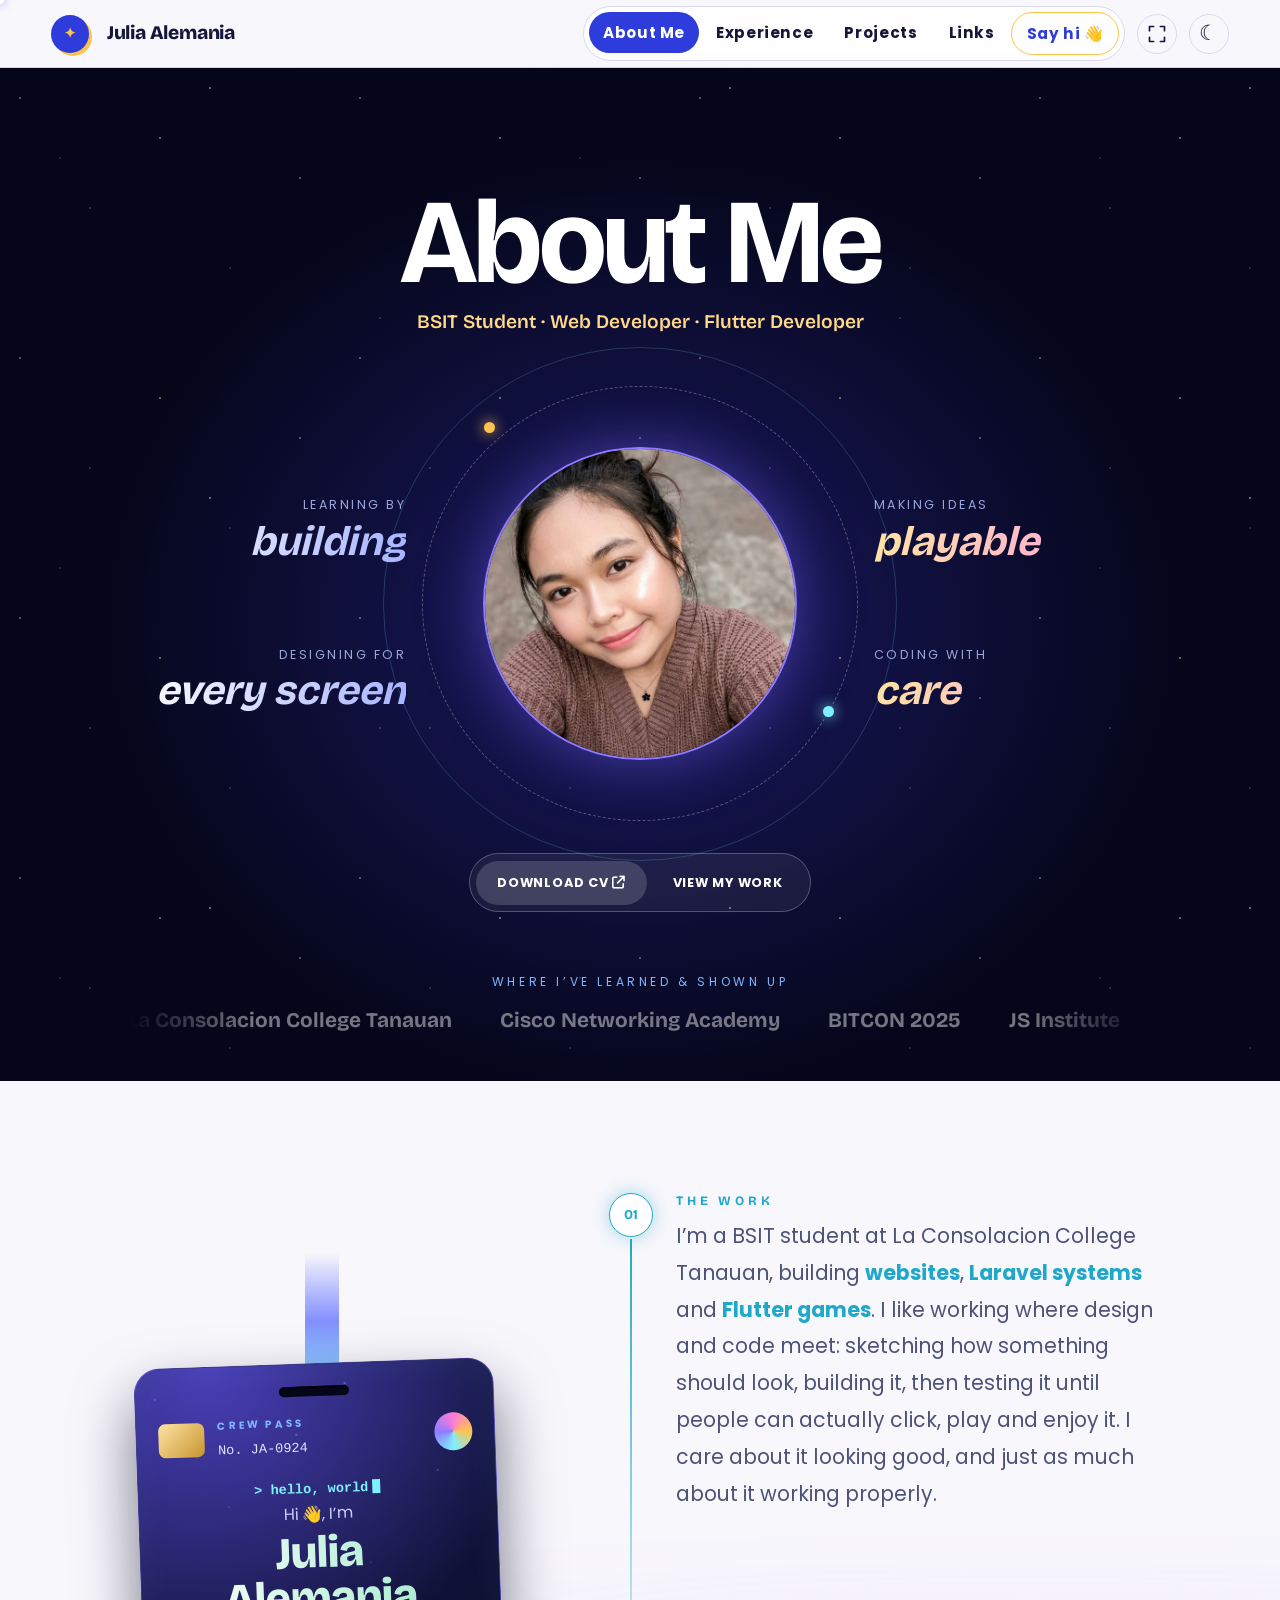
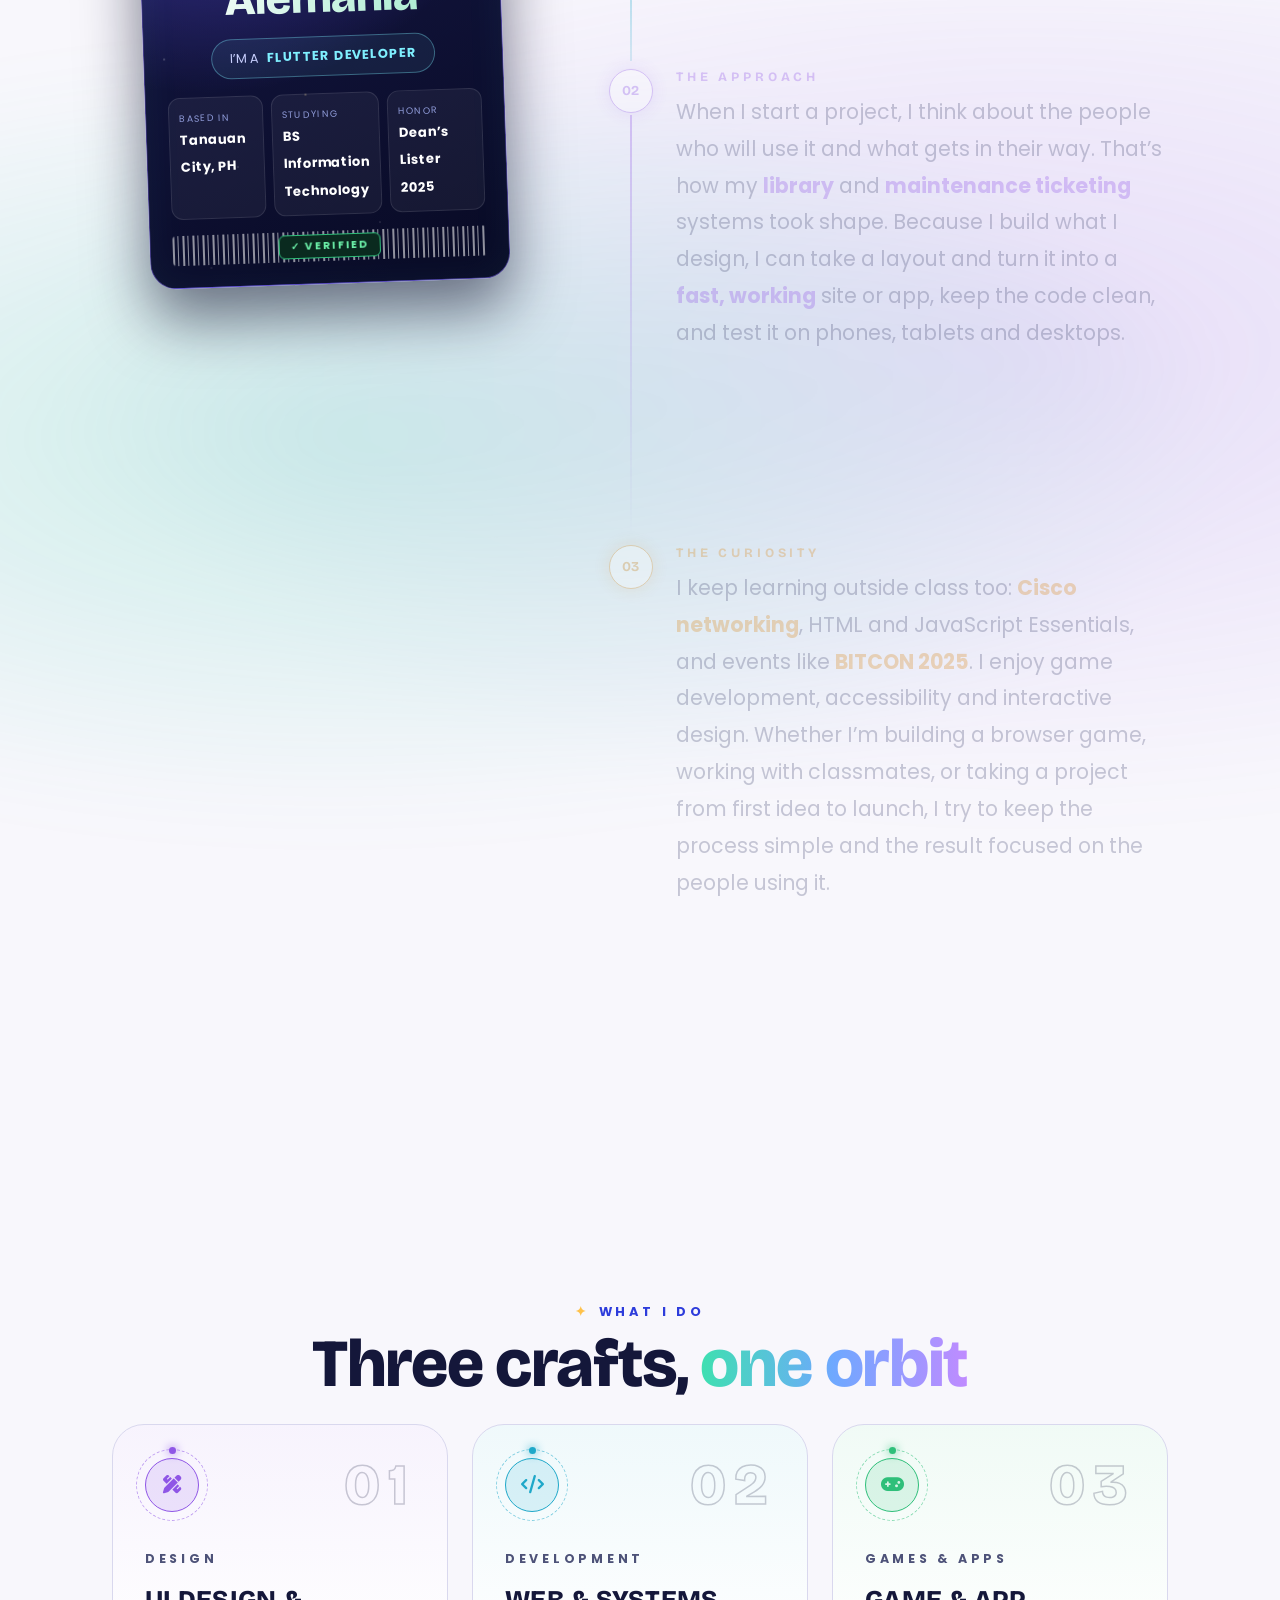
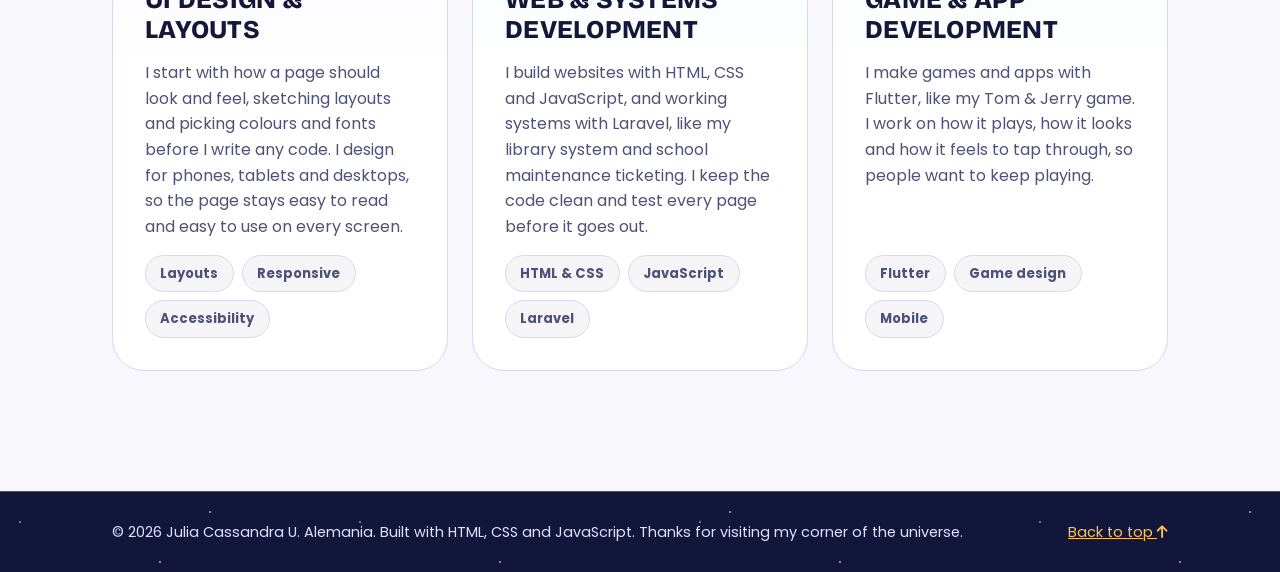
==== commit bba85087: "Add What I do crafts section" ====
--- a/about.html
+++ b/about.html
@@ -162,6 +162,48 @@
         </div>
       </div>
     </section>
+
+    <!-- What I do: three crafts (styles in css/about-plus.css) -->
+    <section id="crafts" class="section" aria-labelledby="crafts-title">
+      <div class="container">
+        <div class="crafts-head">
+          <p class="eyebrow">What I do</p>
+          <h2 id="crafts-title">Three crafts, <span>one orbit</span></h2>
+        </div>
+        <ul class="crafts">
+          <li class="craft">
+            <div class="craft-top">
+              <span class="orb" aria-hidden="true"><i class="fa-solid fa-pen-ruler"></i></span>
+              <span class="craft-num" aria-hidden="true">01</span>
+            </div>
+            <p class="craft-kicker">Design</p>
+            <h4>UI Design &amp; Layouts</h4>
+            <p class="craft-text">I start with how a page should look and feel, sketching layouts and picking colours and fonts before I write any code. I design for phones, tablets and desktops, so the page stays easy to read and easy to use on every screen.</p>
+            <ul class="craft-chips"><li>Layouts</li><li>Responsive</li><li>Accessibility</li></ul>
+          </li>
+          <li class="craft">
+            <div class="craft-top">
+              <span class="orb" aria-hidden="true"><i class="fa-solid fa-code"></i></span>
+              <span class="craft-num" aria-hidden="true">02</span>
+            </div>
+            <p class="craft-kicker">Development</p>
+            <h4>Web &amp; Systems Development</h4>
+            <p class="craft-text">I build websites with HTML, CSS and JavaScript, and working systems with Laravel, like my library system and school maintenance ticketing. I keep the code clean and test every page before it goes out.</p>
+            <ul class="craft-chips"><li>HTML &amp; CSS</li><li>JavaScript</li><li>Laravel</li></ul>
+          </li>
+          <li class="craft">
+            <div class="craft-top">
+              <span class="orb" aria-hidden="true"><i class="fa-solid fa-gamepad"></i></span>
+              <span class="craft-num" aria-hidden="true">03</span>
+            </div>
+            <p class="craft-kicker">Games &amp; Apps</p>
+            <h4>Game &amp; App Development</h4>
+            <p class="craft-text">I make games and apps with Flutter, like my Tom &amp; Jerry game. I work on how it plays, how it looks and how it feels to tap through, so people want to keep playing.</p>
+            <ul class="craft-chips"><li>Flutter</li><li>Game design</li><li>Mobile</li></ul>
+          </li>
+        </ul>
+      </div>
+    </section>
   </main>
 
   <footer class="site-footer">
--- a/css/about-plus.css
+++ b/css/about-plus.css
@@ -221,3 +221,6 @@
 .jet-smoke{position:fixed;z-index:9998;width:26px;height:26px;margin:-13px 0 0 -13px;border-radius:50%;background:radial-gradient(circle,rgba(255,255,255,.85),rgba(160,190,255,.35) 60%,transparent 72%);pointer-events:none}
 .jet-flash{position:fixed;inset:0;z-index:9997;background:radial-gradient(circle at 50% 100%,rgba(127,240,255,.55),transparent 60%);opacity:0;pointer-events:none}
 @media(prefers-reduced-motion:reduce){.lo-astro,.a-wave,.a-flag{animation:none}}
+
+/* Crafts card colours (one per card) */
+.craft:nth-child(1){--c:#8f56e6}.craft:nth-child(2){--c:#1fa8c9}.craft:nth-child(3){--c:#2fbf7a}
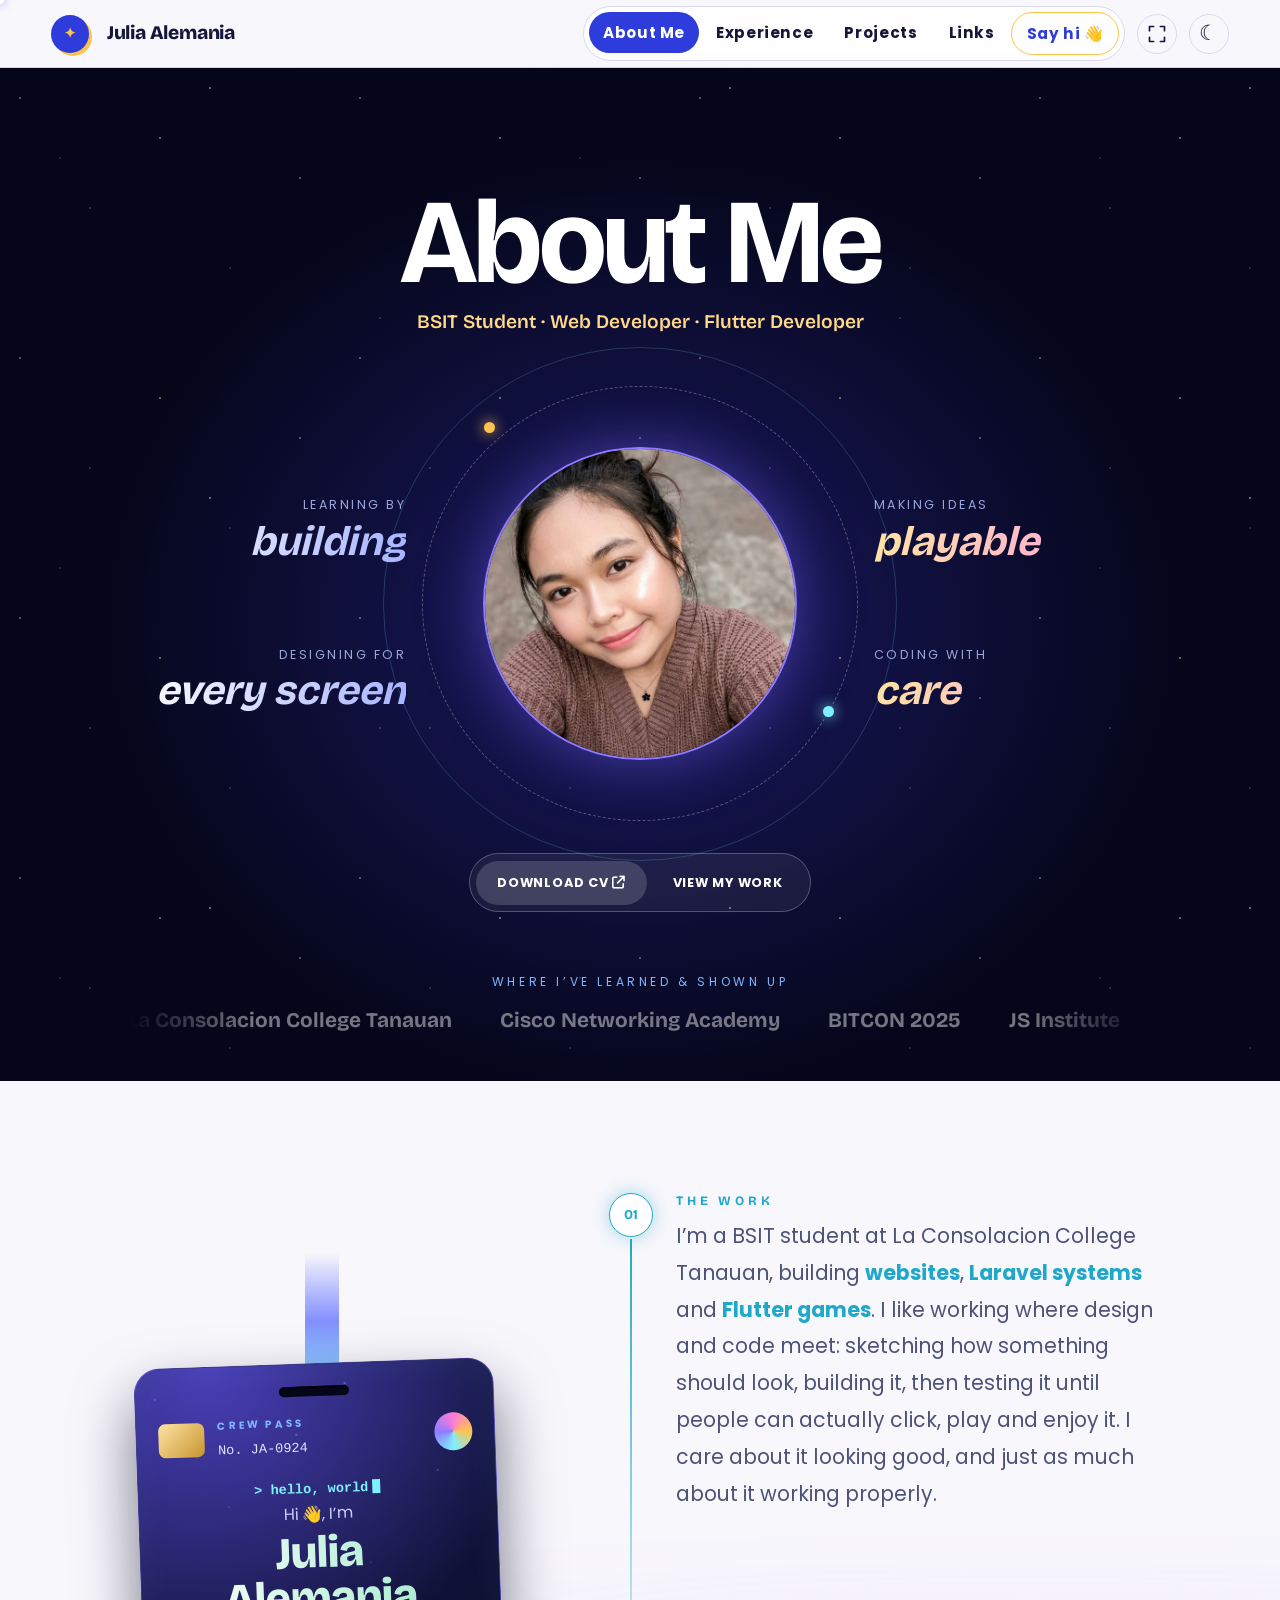
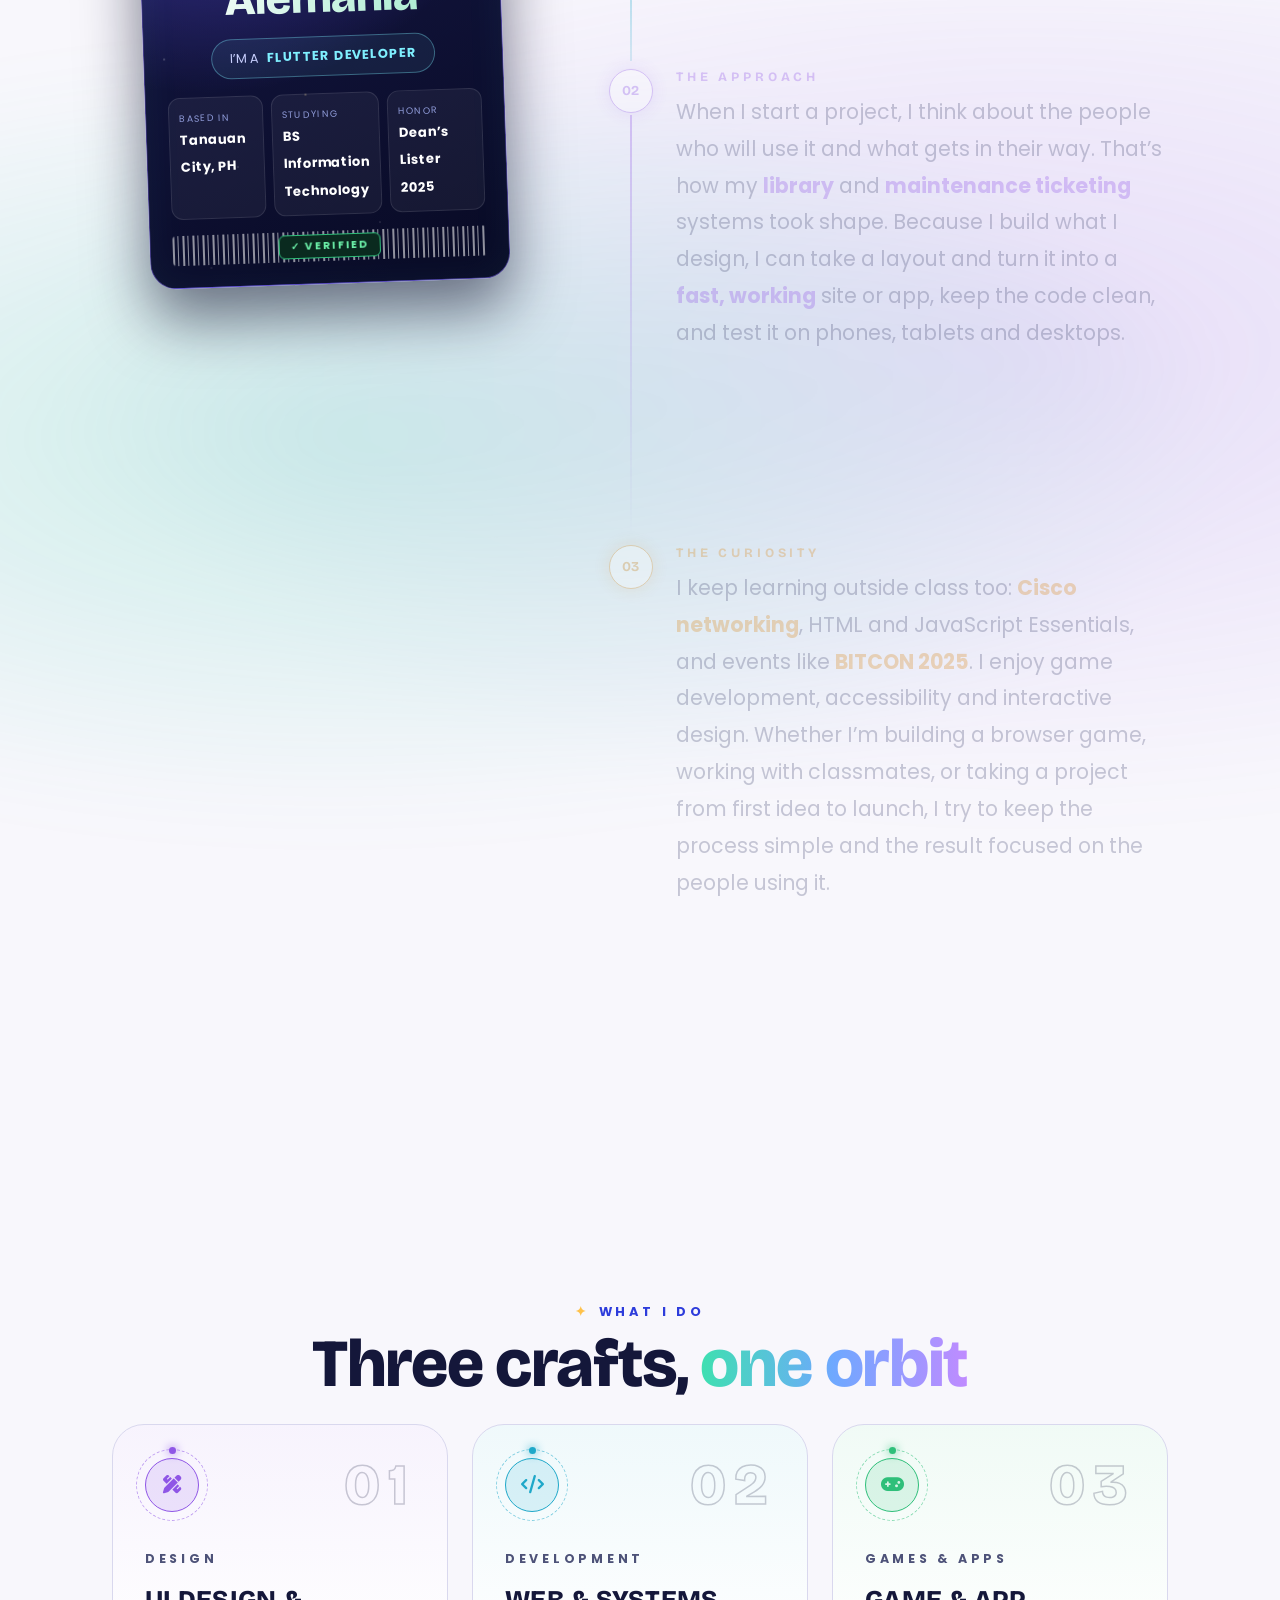
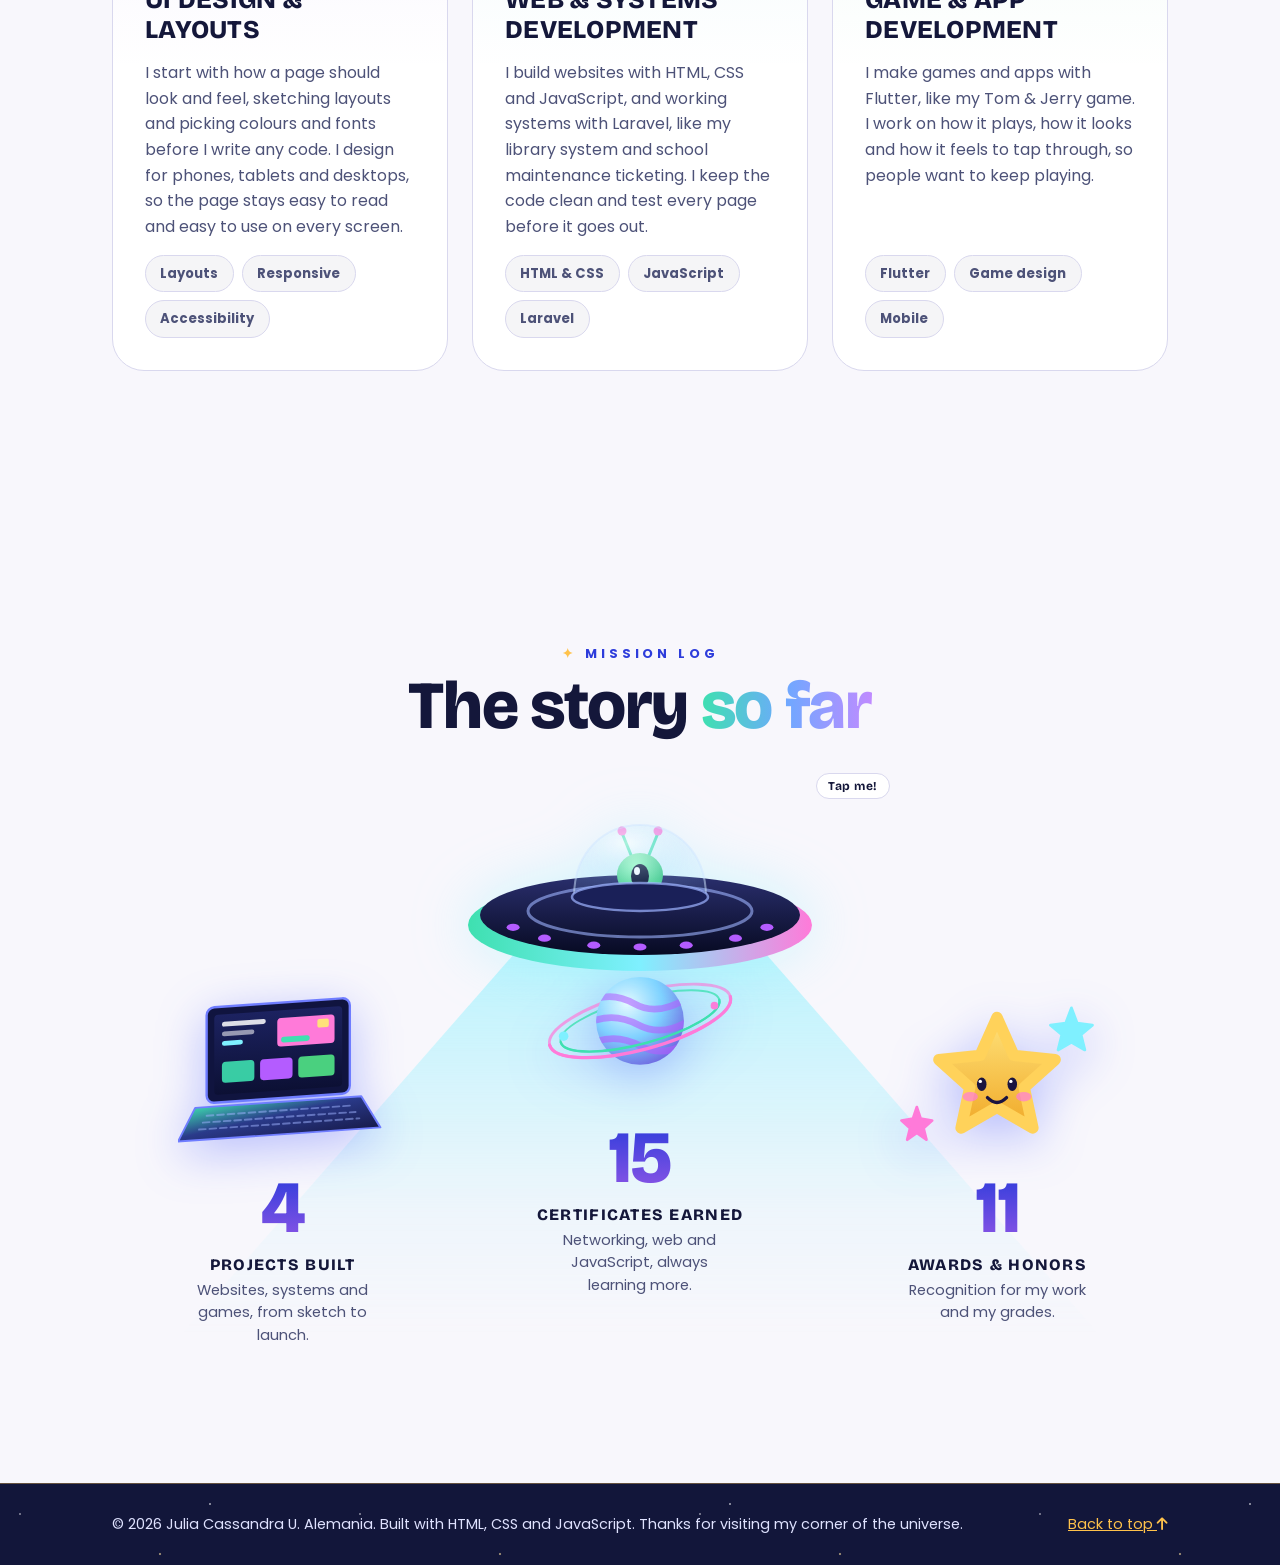
==== commit f82f77cf: "Add Mission log section" ====
--- a/about.html
+++ b/about.html
@@ -40,12 +40,13 @@
   <!-- Own stylesheet -->
   <link rel="stylesheet" href="css/julia-style.css?v=3">
   <link rel="stylesheet" href="css/space-theme.css?v=3">
-  <link rel="stylesheet" href="css/about-plus.css?v=3">
+  <link rel="stylesheet" href="css/about-plus.css?v=4">
   <link rel="stylesheet" href="css/pages.css?v=3">
   <script src="js/julia-main.js?v=3" defer></script>
   <script src="js/space-loader.js?v=3" defer></script>
   <script src="js/cursor.js?v=3" defer></script>
   <script src="js/crewpass.js?v=1" defer></script>
+  <script src="js/mission-play.js?v=1" defer></script>
 </head>
 <body>
   <!-- Launch screen: shown once per visit, removed by js/space-loader.js -->
@@ -204,6 +205,100 @@
         </ul>
       </div>
     </section>
+
+    <!-- Mission log: tap the UFO (styles in css/about-plus.css, behaviour in js/mission-play.js) -->
+    <section id="mission" class="section" aria-labelledby="mission-title">
+      <div class="container">
+        <div class="mission">
+          <div class="crafts-head">
+            <p class="eyebrow">Mission log</p>
+            <h2 id="mission-title">The story <span>so far</span></h2>
+          </div>
+          <div class="mission-stage">
+            <svg class="m-ufo" viewBox="0 0 380 240" role="button" tabindex="0" aria-label="Alien UFO. Tap to play an animation" xmlns="http://www.w3.org/2000/svg">
+              <defs>
+                <linearGradient id="mRim" x1="0" x2="1"><stop offset="0" stop-color="#3ee0b0"/><stop offset=".5" stop-color="#7ff0ff"/><stop offset="1" stop-color="#ff7ad9"/></linearGradient>
+                <linearGradient id="mHull" x1="0" y1="0" x2="0" y2="1"><stop offset="0" stop-color="#2a2f6e"/><stop offset="1" stop-color="#070a22"/></linearGradient>
+                <radialGradient id="mGlass" cx=".4" cy=".25" r=".9"><stop offset="0" stop-color="#ffffff" stop-opacity=".55"/><stop offset=".6" stop-color="#9fd8ff" stop-opacity=".16"/><stop offset="1" stop-color="#9fd8ff" stop-opacity=".08"/></radialGradient>
+                <radialGradient id="mAlien" cx=".4" cy=".3" r=".8"><stop offset="0" stop-color="#9dffc0"/><stop offset="1" stop-color="#2fbf7a"/></radialGradient>
+              </defs>
+              <ellipse cx="190" cy="160" rx="172" ry="46" fill="url(#mRim)"/>
+              <ellipse cx="190" cy="150" rx="160" ry="40" fill="url(#mHull)"/>
+              <ellipse cx="190" cy="146" rx="112" ry="26" fill="none" stroke="#9fb4ff" stroke-opacity=".6" stroke-width="3"/>
+              <g class="u-lights" fill="#b45cff"><ellipse cx="316.9" cy="162.3" rx="6.5" ry="3.6"/><ellipse cx="285.5" cy="173.2" rx="6.5" ry="3.6"/><ellipse cx="236.2" cy="180.2" rx="6.5" ry="3.6"/><ellipse cx="190.0" cy="182.0" rx="6.5" ry="3.6"/><ellipse cx="143.8" cy="180.2" rx="6.5" ry="3.6"/><ellipse cx="94.5" cy="173.2" rx="6.5" ry="3.6"/><ellipse cx="63.1" cy="162.3" rx="6.5" ry="3.6"/></g>
+              <g class="al-all">
+                <g class="al-ant" stroke="#3ee0b0" stroke-width="3" stroke-linecap="round"><line x1="181" y1="90" x2="172" y2="68"/><line x1="199" y1="90" x2="208" y2="68"/><circle cx="172" cy="66" r="4.5" fill="#ff7ad9" stroke="none"/><circle cx="208" cy="66" r="4.5" fill="#ff7ad9" stroke="none"/></g>
+                <g class="al-head"><ellipse cx="190" cy="110" rx="23" ry="22" fill="url(#mAlien)"/><ellipse cx="190" cy="111" rx="9" ry="12" fill="#0b1030"/><ellipse cx="187" cy="106" rx="3" ry="4" fill="#fff"/></g>
+              </g>
+              <path d="M124 132 C124 36 256 36 256 132 Z" fill="url(#mGlass)" stroke="#cfe6ff" stroke-opacity=".5" stroke-width="2"/>
+              <ellipse cx="190" cy="132" rx="68" ry="14" fill="#1a2058" stroke="#9fb4ff" stroke-opacity=".7" stroke-width="2.5"/>
+            </svg>
+            <div class="m-beam" aria-hidden="true"></div>
+            <span class="m-hint" aria-hidden="true">Tap me!</span>
+            <p class="m-bubble" role="status" aria-live="polite"></p>
+            <ul class="m-stats">
+              <li>
+                <svg class="m-art" viewBox="0 0 220 180" role="button" tabindex="0" aria-label="Laptop. Tap to play an animation" xmlns="http://www.w3.org/2000/svg">
+                  <defs>
+                    <linearGradient id="mLapBase" x1="0" y1="0" x2="1" y2="1"><stop offset="0" stop-color="#3ee0b0"/><stop offset=".45" stop-color="#2a3a8a"/><stop offset="1" stop-color="#171a4a"/></linearGradient>
+                    <linearGradient id="mLapScr" x1="0" y1="0" x2="0" y2="1"><stop offset="0" stop-color="#1c2260"/><stop offset="1" stop-color="#0c1034"/></linearGradient>
+                  </defs>
+                  <g transform="skewY(-4) translate(0 8)">
+                    <rect x="30" y="18" width="150" height="100" rx="8" fill="#10143f" stroke="#6f7dff" stroke-width="2.5"/>
+                    <rect x="38" y="26" width="134" height="84" rx="4" fill="url(#mLapScr)"/>
+                    <rect x="46" y="34" width="46" height="5" rx="2.5" fill="#fff" opacity=".85"/><rect x="46" y="44" width="34" height="5" rx="2.5" fill="#fff" opacity=".55"/><rect x="46" y="54" width="22" height="5" rx="2.5" fill="#7ff0ff"/>
+                    <rect x="104" y="34" width="60" height="30" rx="4" fill="#ff7ad9"/><rect x="146" y="38" width="12" height="9" rx="2" fill="#ffe27a"/><rect x="108" y="54" width="30" height="6" rx="3" fill="#3ee0b0"/>
+                    <rect x="46" y="76" width="34" height="22" rx="4" fill="#3ee0b0" opacity=".9"/><rect x="86" y="76" width="34" height="22" rx="4" fill="#b45cff"/><rect x="126" y="76" width="38" height="22" rx="4" fill="#4ad07f"/>
+                    <path d="M18 122 H192 L212 156 H0 Z" fill="url(#mLapBase)" stroke="#6f7dff" stroke-width="2" stroke-linejoin="round"/>
+                    <g stroke="#9fb4ff" stroke-opacity=".5" stroke-width="2" stroke-linecap="round" stroke-dasharray="7 4"><line x1="30" y1="131" x2="182" y2="131"/><line x1="26" y1="138" x2="186" y2="138"/><line x1="22" y1="145" x2="190" y2="145"/></g>
+                  </g>
+                </svg>
+                <strong>4</strong>
+                <h4>Projects built</h4>
+                <p>Websites, systems and games, from sketch to launch.</p>
+              </li>
+              <li class="m-mid">
+                <svg class="m-art" viewBox="0 0 220 180" role="button" tabindex="0" aria-label="Ringed planet. Tap to play an animation" xmlns="http://www.w3.org/2000/svg">
+                  <defs>
+                    <radialGradient id="mPlanet" cx=".35" cy=".3" r=".9"><stop offset="0" stop-color="#e8fbff"/><stop offset=".45" stop-color="#7fd0ff"/><stop offset="1" stop-color="#6a3fd6"/></radialGradient>
+                    <clipPath id="mPlanetClip"><circle cx="110" cy="90" r="46"/></clipPath>
+                  </defs>
+                  <g transform="rotate(-15 110 90)" fill="none" stroke-linecap="round">
+                    <ellipse cx="110" cy="90" rx="98" ry="30" stroke="#ff7ad9" stroke-opacity=".7" stroke-width="3"/>
+                    <ellipse cx="110" cy="90" rx="86" ry="24" stroke="#3ee0b0" stroke-opacity=".8" stroke-width="2"/>
+                  </g>
+                  <circle cx="110" cy="90" r="46" fill="url(#mPlanet)"/>
+                  <g clip-path="url(#mPlanetClip)" fill="none" stroke="#b45cff" stroke-opacity=".6" stroke-width="7" stroke-linecap="round"><path d="M56 70 Q80 58 104 72 T160 66"/><path d="M56 92 Q82 80 108 94 T164 88"/><path d="M58 114 Q84 102 110 116 T164 110"/></g>
+                  <g transform="rotate(-15 110 90)" fill="none" stroke-linecap="round">
+                    <path d="M12 90 A98 30 0 0 0 208 90" stroke="#ff7ad9" stroke-width="3.5"/>
+                    <path d="M24 90 A86 24 0 0 0 196 90" stroke="#3ee0b0" stroke-width="2.5"/>
+                  </g>
+                  <circle cx="30" cy="106" r="5" fill="#7ff0ff"/><circle cx="188" cy="74" r="4" fill="#ff7ad9"/>
+                </svg>
+                <strong>15</strong>
+                <h4>Certificates earned</h4>
+                <p>Networking, web and JavaScript, always learning more.</p>
+              </li>
+              <li>
+                <svg class="m-art" viewBox="0 0 220 180" role="button" tabindex="0" aria-label="Smiling star. Tap to play an animation" xmlns="http://www.w3.org/2000/svg">
+                  <defs><linearGradient id="mStar" x1="0" y1="0" x2="0" y2="1"><stop offset="0" stop-color="#ffe27a"/><stop offset="1" stop-color="#f0a928"/></linearGradient></defs>
+                  <polygon points="110.0,34.0 127.6,73.7 170.9,78.2 138.5,107.3 147.6,149.8 110.0,128.0 72.4,149.8 81.5,107.3 49.1,78.2 92.4,73.7" fill="url(#mStar)" stroke="#ffd25a" stroke-width="12" stroke-linejoin="round"/>
+                  <ellipse cx="94" cy="104" rx="5" ry="7" fill="#1a1440"/><ellipse cx="126" cy="104" rx="5" ry="7" fill="#1a1440"/>
+                  <circle cx="92.5" cy="101" r="1.8" fill="#fff"/><circle cx="124.5" cy="101" r="1.8" fill="#fff"/>
+                  <ellipse cx="82" cy="117" rx="8" ry="5" fill="#ff7ad9" opacity=".7"/><ellipse cx="138" cy="117" rx="8" ry="5" fill="#ff7ad9" opacity=".7"/>
+                  <path d="M100 118 Q110 128 120 118" fill="none" stroke="#1a1440" stroke-width="3.5" stroke-linecap="round"/>
+                  <polygon points="188,24 194,40 210,42 198,52 202,68 188,60 174,68 178,52 166,42 182,40" fill="#7ff0ff" stroke="#7ff0ff" stroke-width="3" stroke-linejoin="round"/>
+                  <polygon points="26,128 30,140 42,142 33,150 36,162 26,155 16,162 19,150 10,142 22,140" fill="#ff7ad9" stroke="#ff7ad9" stroke-width="3" stroke-linejoin="round"/>
+                </svg>
+                <strong>11</strong>
+                <h4>Awards &amp; honors</h4>
+                <p>Recognition for my work and my grades.</p>
+              </li>
+            </ul>
+          </div>
+        </div>
+      </div>
+    </section>
   </main>
 
   <footer class="site-footer">
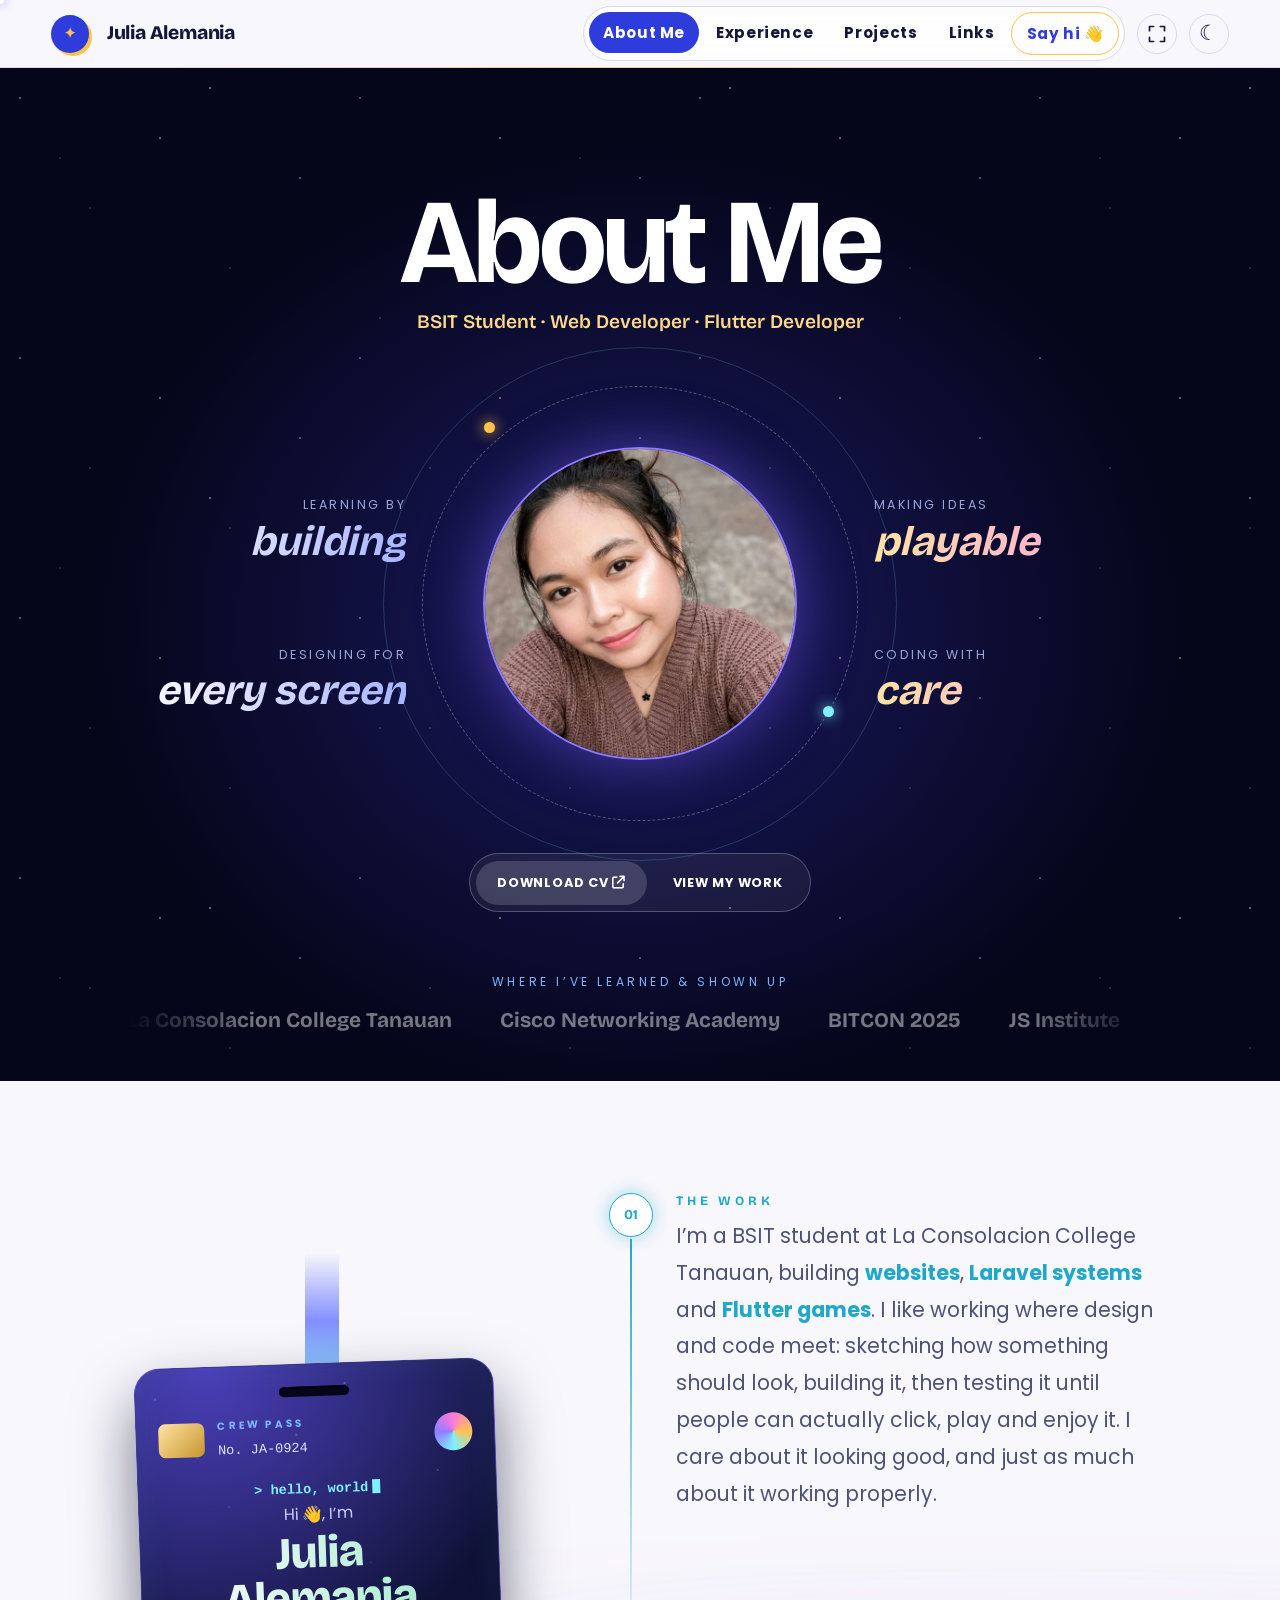
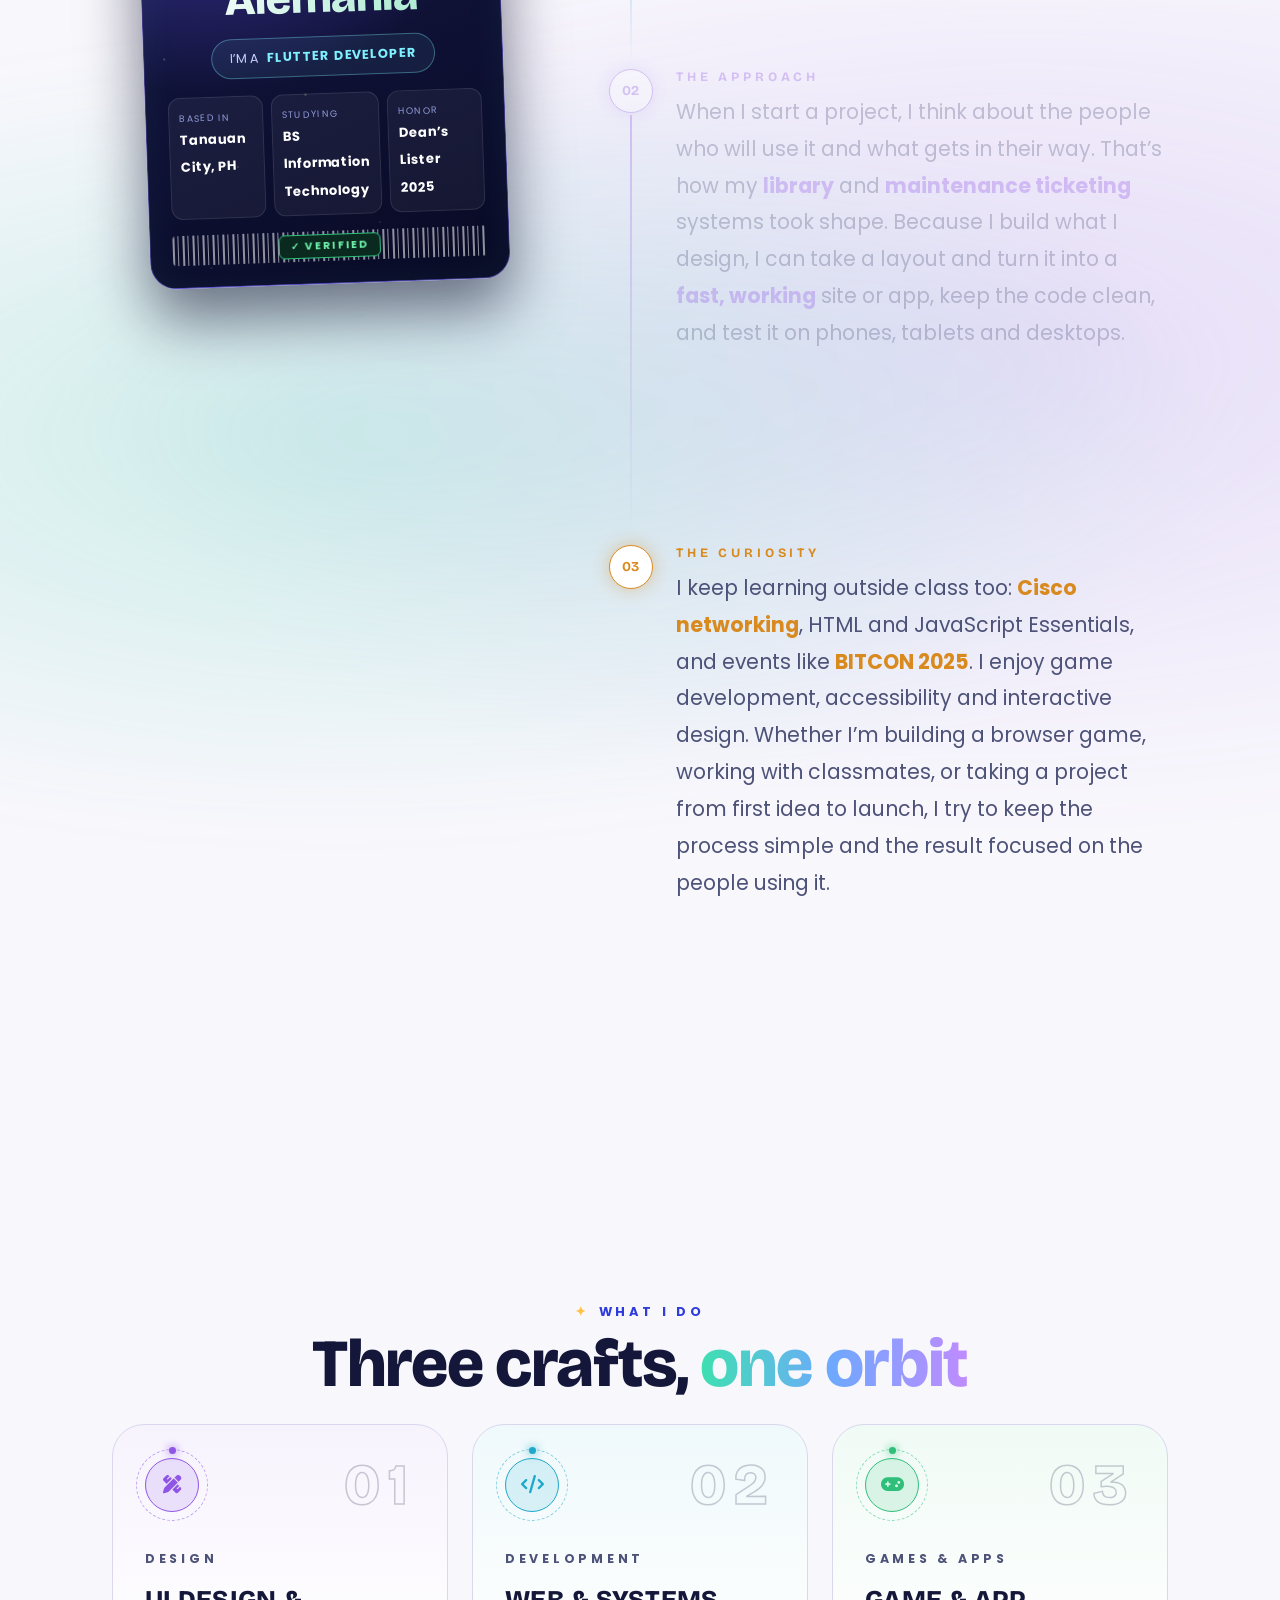
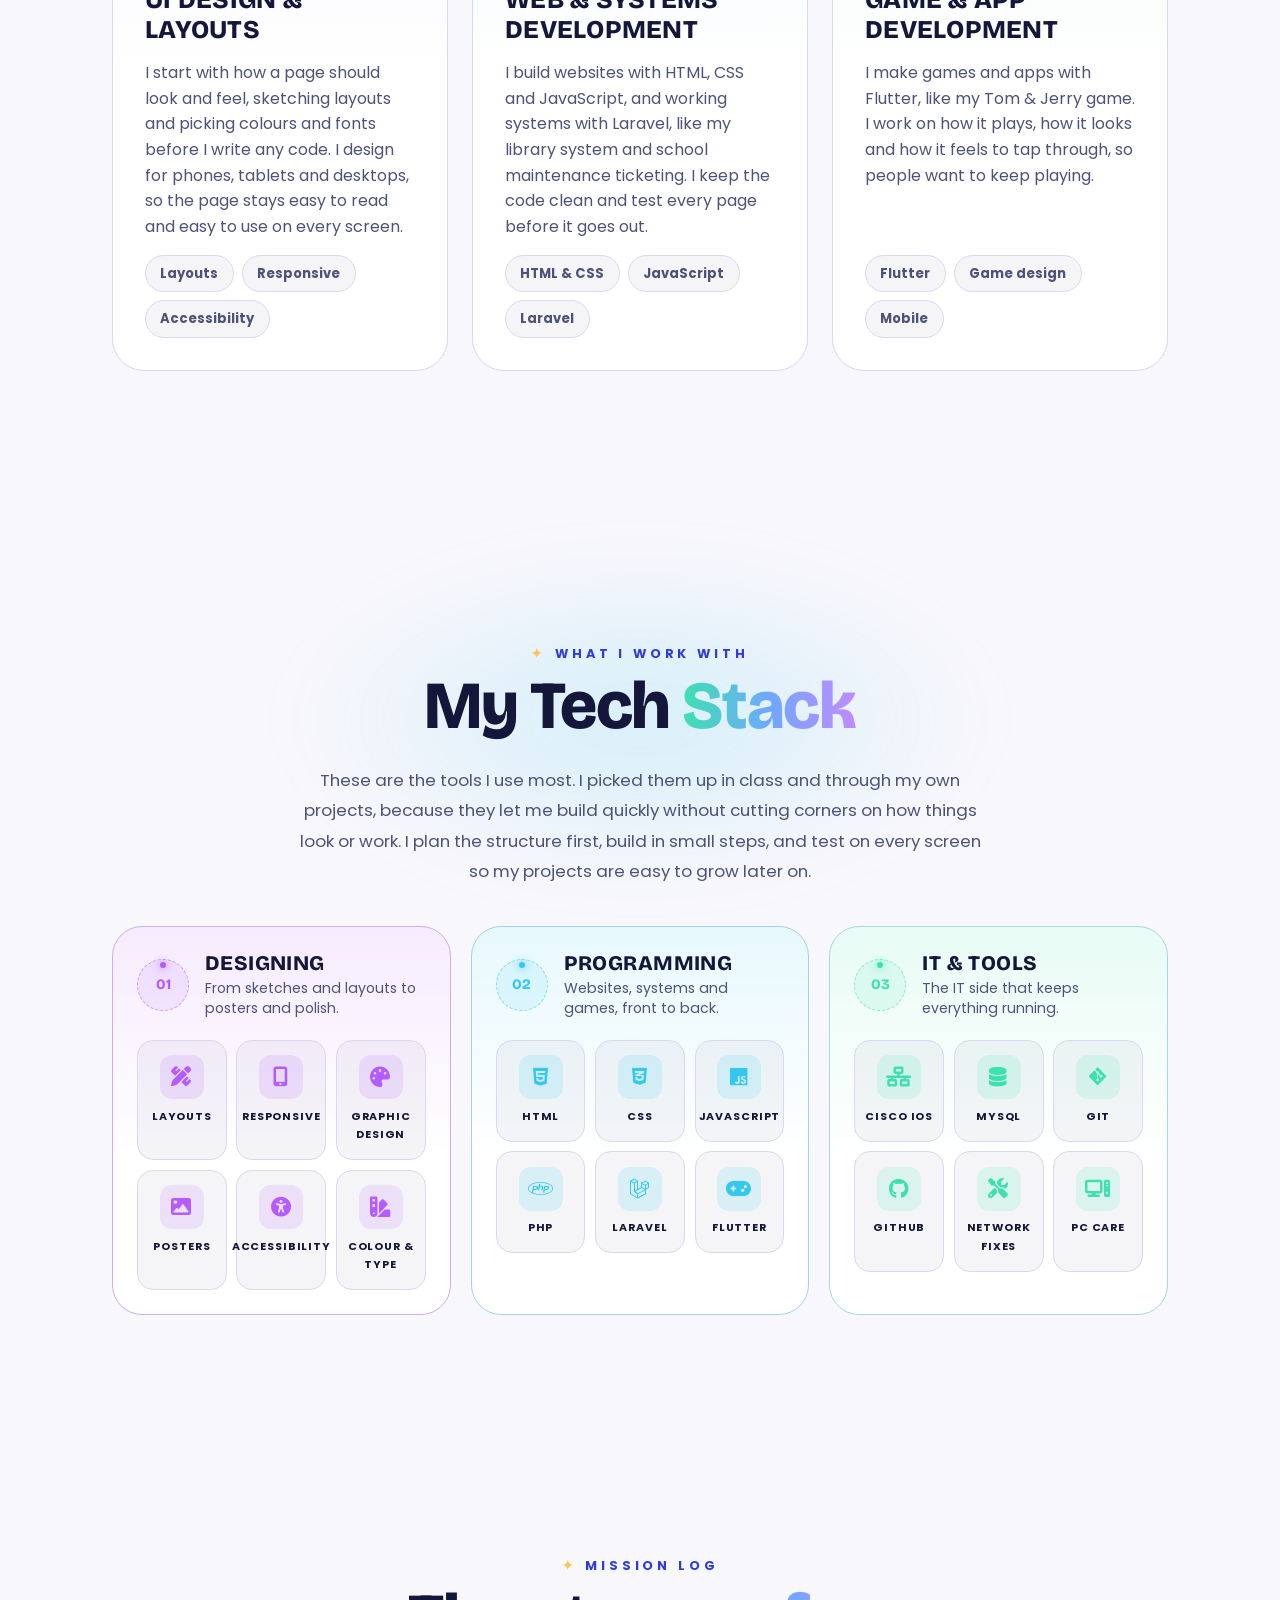
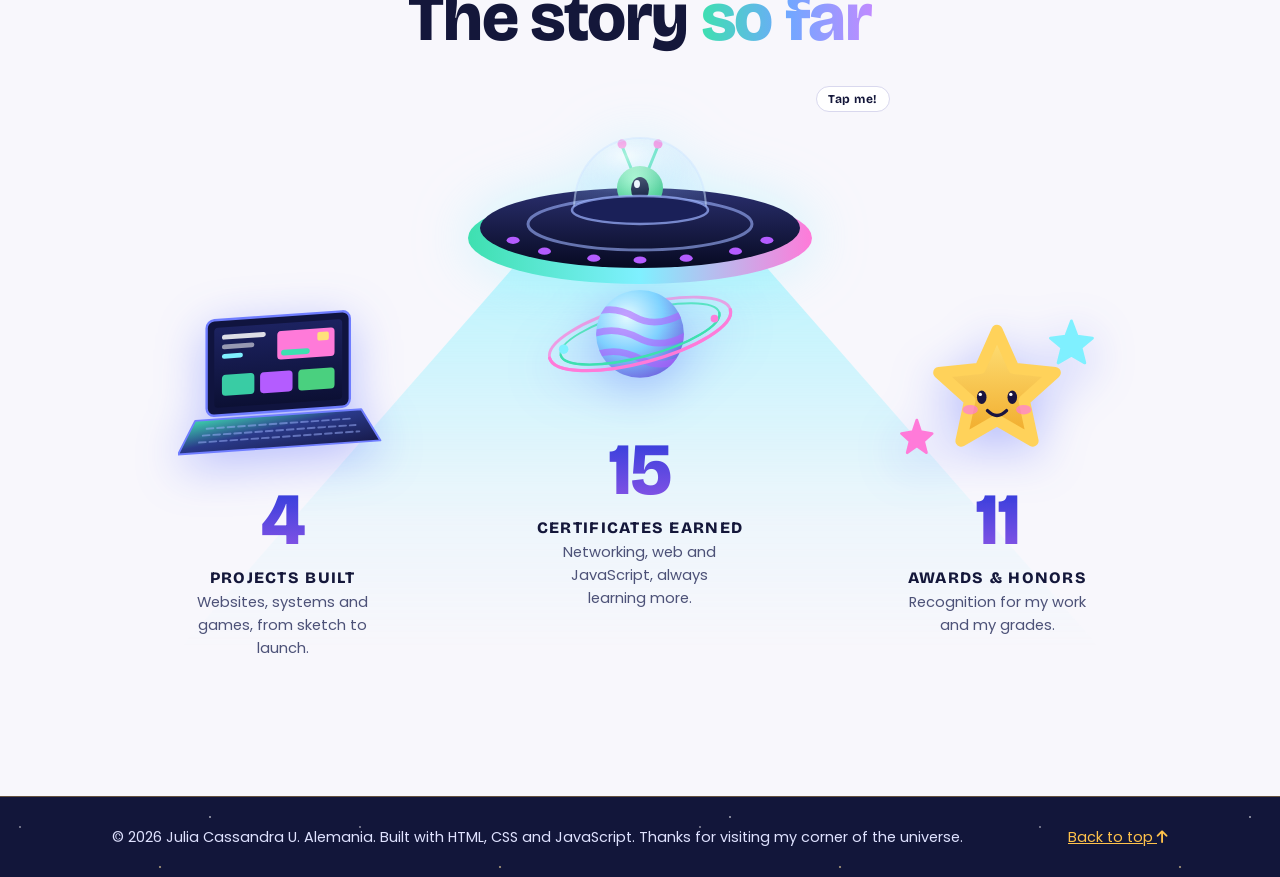
==== commit 1e6b6ad9: "Add My Tech Stack section" ====
--- a/about.html
+++ b/about.html
@@ -40,7 +40,7 @@
   <!-- Own stylesheet -->
   <link rel="stylesheet" href="css/julia-style.css?v=3">
   <link rel="stylesheet" href="css/space-theme.css?v=3">
-  <link rel="stylesheet" href="css/about-plus.css?v=4">
+  <link rel="stylesheet" href="css/about-plus.css?v=5">
   <link rel="stylesheet" href="css/pages.css?v=3">
   <script src="js/julia-main.js?v=3" defer></script>
   <script src="js/space-loader.js?v=3" defer></script>
@@ -203,6 +203,61 @@
             <ul class="craft-chips"><li>Flutter</li><li>Game design</li><li>Mobile</li></ul>
           </li>
         </ul>
+      </div>
+    </section>
+
+    <!-- Tech stack: three cards (styles in css/about-plus.css, "Tech stack" block) -->
+    <section id="stack" class="section stack" aria-labelledby="stack-title">
+      <div class="container">
+        <div class="crafts-head">
+          <p class="eyebrow">What I work with</p>
+          <h2 id="stack-title">My Tech <span>Stack</span></h2>
+        </div>
+        <p class="stack-intro">These are the tools I use most. I picked them up in class and through my own projects, because they let me build quickly without cutting corners on how things look or work. I plan the structure first, build in small steps, and test on every screen so my projects are easy to grow later on.</p>
+        <div class="stack-grid">
+          <article class="stack-card reveal" style="--c:#b45cff">
+            <header>
+              <span class="stack-badge" aria-hidden="true">01</span>
+              <div><h3>Designing</h3><p>From sketches and layouts to posters and polish.</p></div>
+            </header>
+            <ul class="stack-tiles">
+              <li><span class="tile-ico" aria-hidden="true"><i class="fa-solid fa-pen-ruler"></i></span>Layouts</li>
+              <li><span class="tile-ico" aria-hidden="true"><i class="fa-solid fa-mobile-screen-button"></i></span>Responsive</li>
+              <li><span class="tile-ico" aria-hidden="true"><i class="fa-solid fa-palette"></i></span>Graphic design</li>
+              <li><span class="tile-ico" aria-hidden="true"><i class="fa-solid fa-image"></i></span>Posters</li>
+              <li><span class="tile-ico" aria-hidden="true"><i class="fa-solid fa-universal-access"></i></span>Accessibility</li>
+              <li><span class="tile-ico" aria-hidden="true"><i class="fa-solid fa-swatchbook"></i></span>Colour &amp; type</li>
+            </ul>
+          </article>
+          <article class="stack-card reveal" style="--c:#35c8ee">
+            <header>
+              <span class="stack-badge" aria-hidden="true">02</span>
+              <div><h3>Programming</h3><p>Websites, systems and games, front to back.</p></div>
+            </header>
+            <ul class="stack-tiles">
+              <li><span class="tile-ico" aria-hidden="true"><i class="fa-brands fa-html5"></i></span>HTML</li>
+              <li><span class="tile-ico" aria-hidden="true"><i class="fa-brands fa-css3-alt"></i></span>CSS</li>
+              <li><span class="tile-ico" aria-hidden="true"><i class="fa-brands fa-js"></i></span>JavaScript</li>
+              <li><span class="tile-ico" aria-hidden="true"><i class="fa-brands fa-php"></i></span>PHP</li>
+              <li><span class="tile-ico" aria-hidden="true"><i class="fa-brands fa-laravel"></i></span>Laravel</li>
+              <li><span class="tile-ico" aria-hidden="true"><i class="fa-solid fa-gamepad"></i></span>Flutter</li>
+            </ul>
+          </article>
+          <article class="stack-card reveal" style="--c:#3ee0b0">
+            <header>
+              <span class="stack-badge" aria-hidden="true">03</span>
+              <div><h3>IT &amp; Tools</h3><p>The IT side that keeps everything running.</p></div>
+            </header>
+            <ul class="stack-tiles">
+              <li><span class="tile-ico" aria-hidden="true"><i class="fa-solid fa-network-wired"></i></span>Cisco IOS</li>
+              <li><span class="tile-ico" aria-hidden="true"><i class="fa-solid fa-database"></i></span>MySQL</li>
+              <li><span class="tile-ico" aria-hidden="true"><i class="fa-brands fa-git-alt"></i></span>Git</li>
+              <li><span class="tile-ico" aria-hidden="true"><i class="fa-brands fa-github"></i></span>GitHub</li>
+              <li><span class="tile-ico" aria-hidden="true"><i class="fa-solid fa-screwdriver-wrench"></i></span>Network fixes</li>
+              <li><span class="tile-ico" aria-hidden="true"><i class="fa-solid fa-computer"></i></span>PC care</li>
+            </ul>
+          </article>
+        </div>
       </div>
     </section>
 
--- a/css/about-plus.css
+++ b/css/about-plus.css
@@ -115,7 +115,7 @@
 .crafts-head h2{margin:.4rem 0 0;font:800 clamp(2.2rem,6vw,4.2rem)/1.05 var(--display);letter-spacing:-.02em}
 .crafts-head h2 span{background:linear-gradient(90deg,#3ee0b0,#6fa8ff,#c08bff);-webkit-background-clip:text;background-clip:text;color:transparent}
 .stack-intro{max-width:62ch;margin:0 auto 2.5rem;text-align:center;color:var(--text-muted);line-height:1.8;font-size:1.05rem}
-.stack-grid{display:grid;gap:1.25rem;grid-template-columns:repeat(3,1fr)}
+.stack-grid{display:grid;gap:1.25rem;grid-template-columns:repeat(3,minmax(0,1fr))}
 .stack-card{padding:1.5rem;border-radius:30px;border:1px solid color-mix(in srgb,var(--c) 35%,var(--border));background:linear-gradient(180deg,color-mix(in srgb,var(--c) 12%,transparent),transparent 60%),var(--surface);transition:transform .3s,box-shadow .3s}
 .stack-card:hover{transform:translateY(-5px);box-shadow:0 18px 44px color-mix(in srgb,var(--c) 22%,transparent)}
 .stack-card header{display:flex;gap:1rem;align-items:center;margin-bottom:1.3rem}
@@ -123,11 +123,11 @@
 .stack-badge::after{content:"";position:absolute;top:2px;left:50%;width:6px;height:6px;margin-left:-3px;border-radius:50%;background:var(--c);box-shadow:0 0 8px var(--c);transform-origin:50% 24px;animation:spin 7s linear infinite}
 .stack-card h3{margin:0;font:800 1.3rem var(--display);letter-spacing:.02em;text-transform:uppercase}
 .stack-card header p{margin:.2rem 0 0;font-size:.88rem;line-height:1.4;color:var(--text-muted)}
-.stack-tiles{list-style:none;margin:0;padding:0;display:grid;grid-template-columns:repeat(3,1fr);gap:.6rem}
+.stack-tiles{list-style:none;margin:0;padding:0;display:grid;grid-template-columns:repeat(3,minmax(0,1fr));gap:.6rem}
 .stack-tiles li{display:flex;flex-direction:column;align-items:center;gap:.55rem;padding:.9rem .4rem;border-radius:16px;border:1px solid var(--border);background:color-mix(in srgb,var(--text) 4%,transparent);font-size:.68rem;font-weight:800;letter-spacing:.08em;text-transform:uppercase;text-align:center;transition:transform .2s,border-color .2s}
 .stack-tiles li:hover{transform:translateY(-3px);border-color:var(--c)}
 .tile-ico{display:grid;place-items:center;width:44px;height:44px;border-radius:12px;font-size:1.25rem;color:var(--c);background:color-mix(in srgb,var(--c) 15%,transparent)}
-@media(max-width:980px){.stack-grid{grid-template-columns:1fr}}
+@media(max-width:980px){.stack-grid{grid-template-columns:minmax(0,1fr)}}
 @media(prefers-reduced-motion:reduce){.stack-badge::after{animation:none}}
 
 /* ---------- Mission log: tap the alien ---------- */
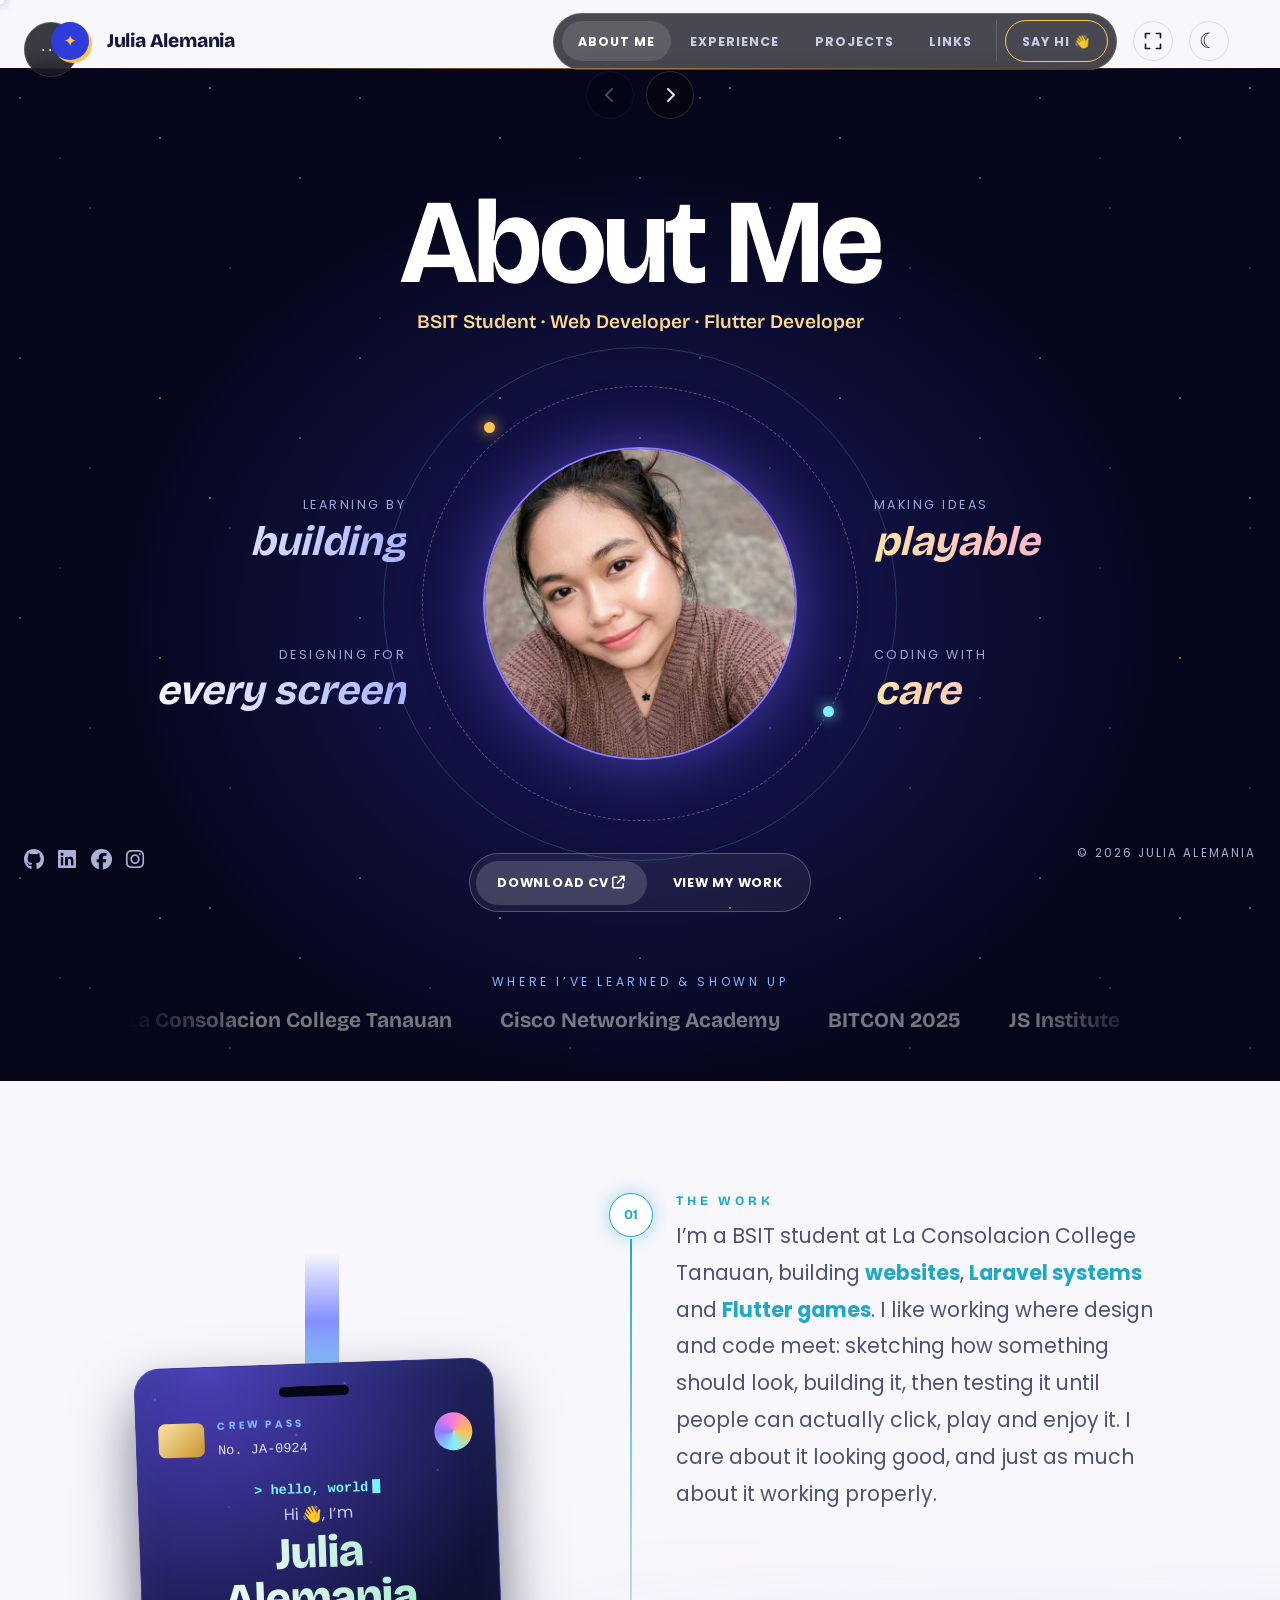
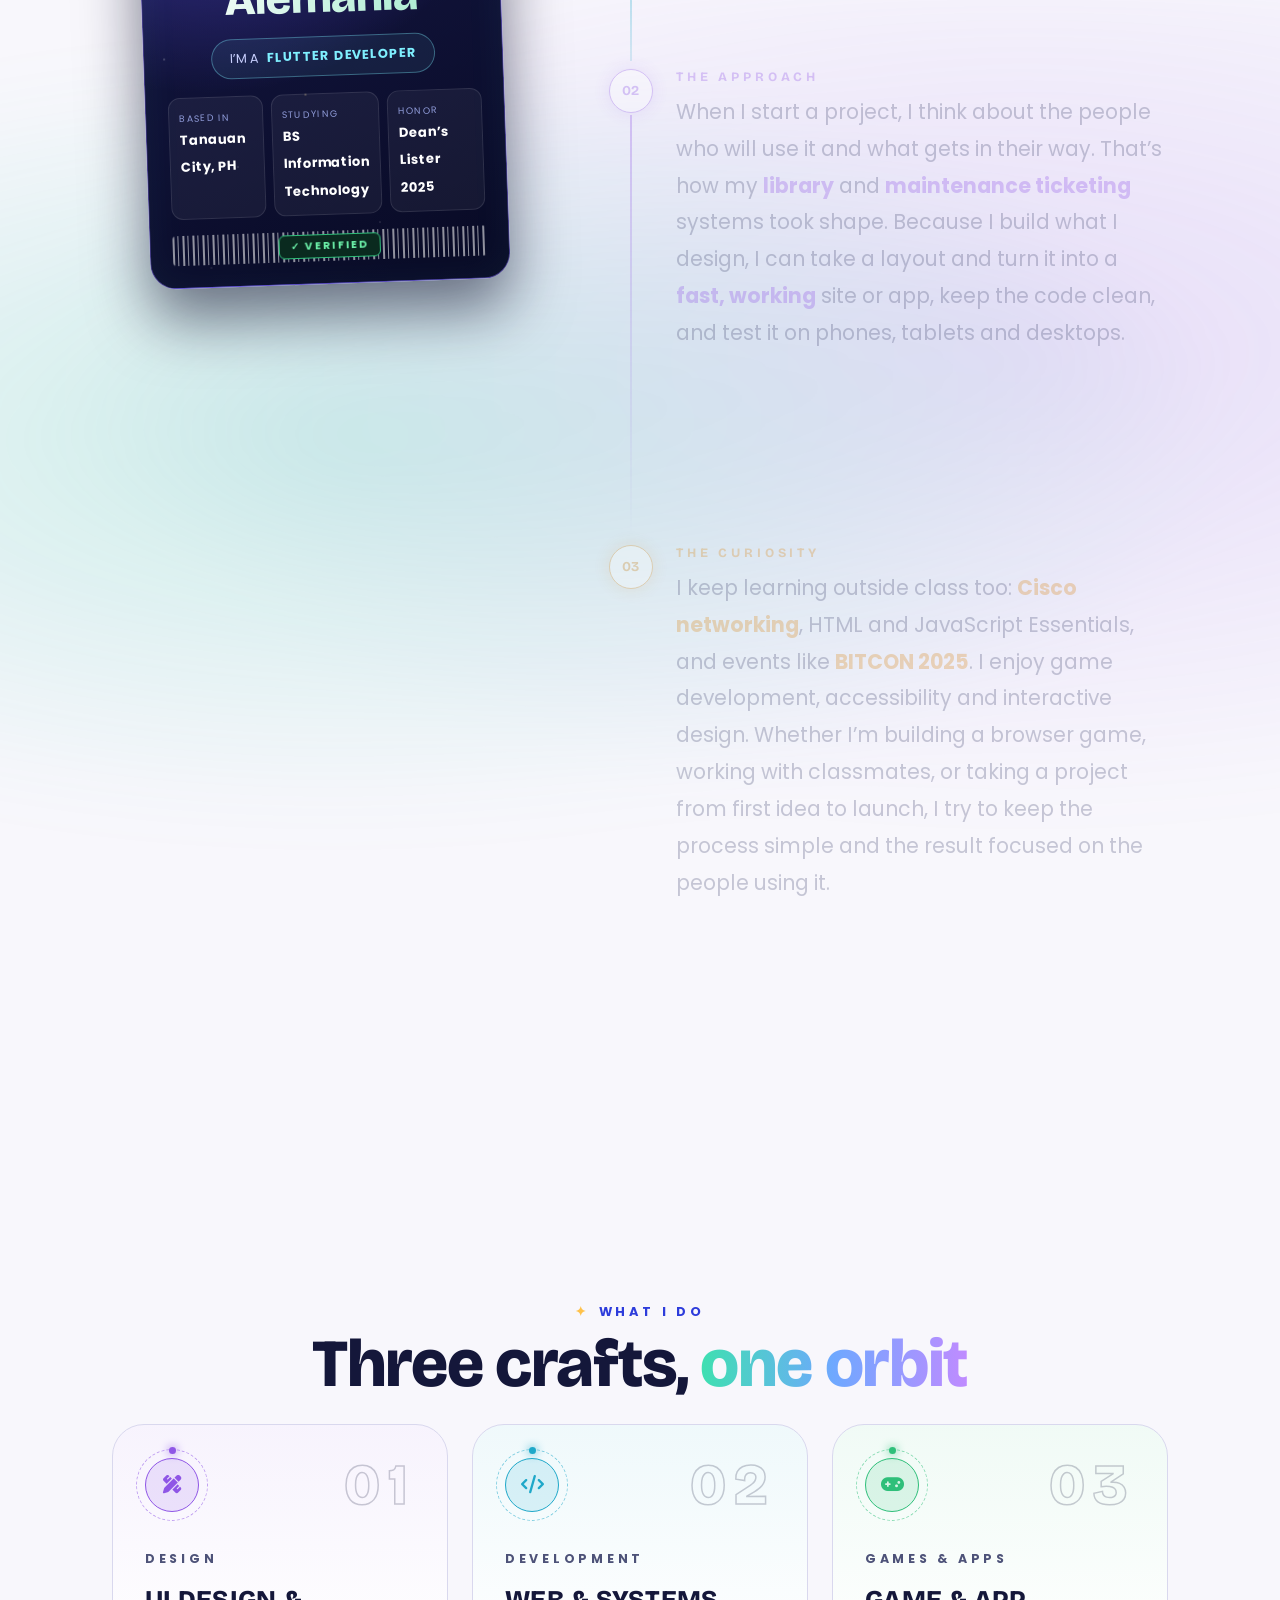
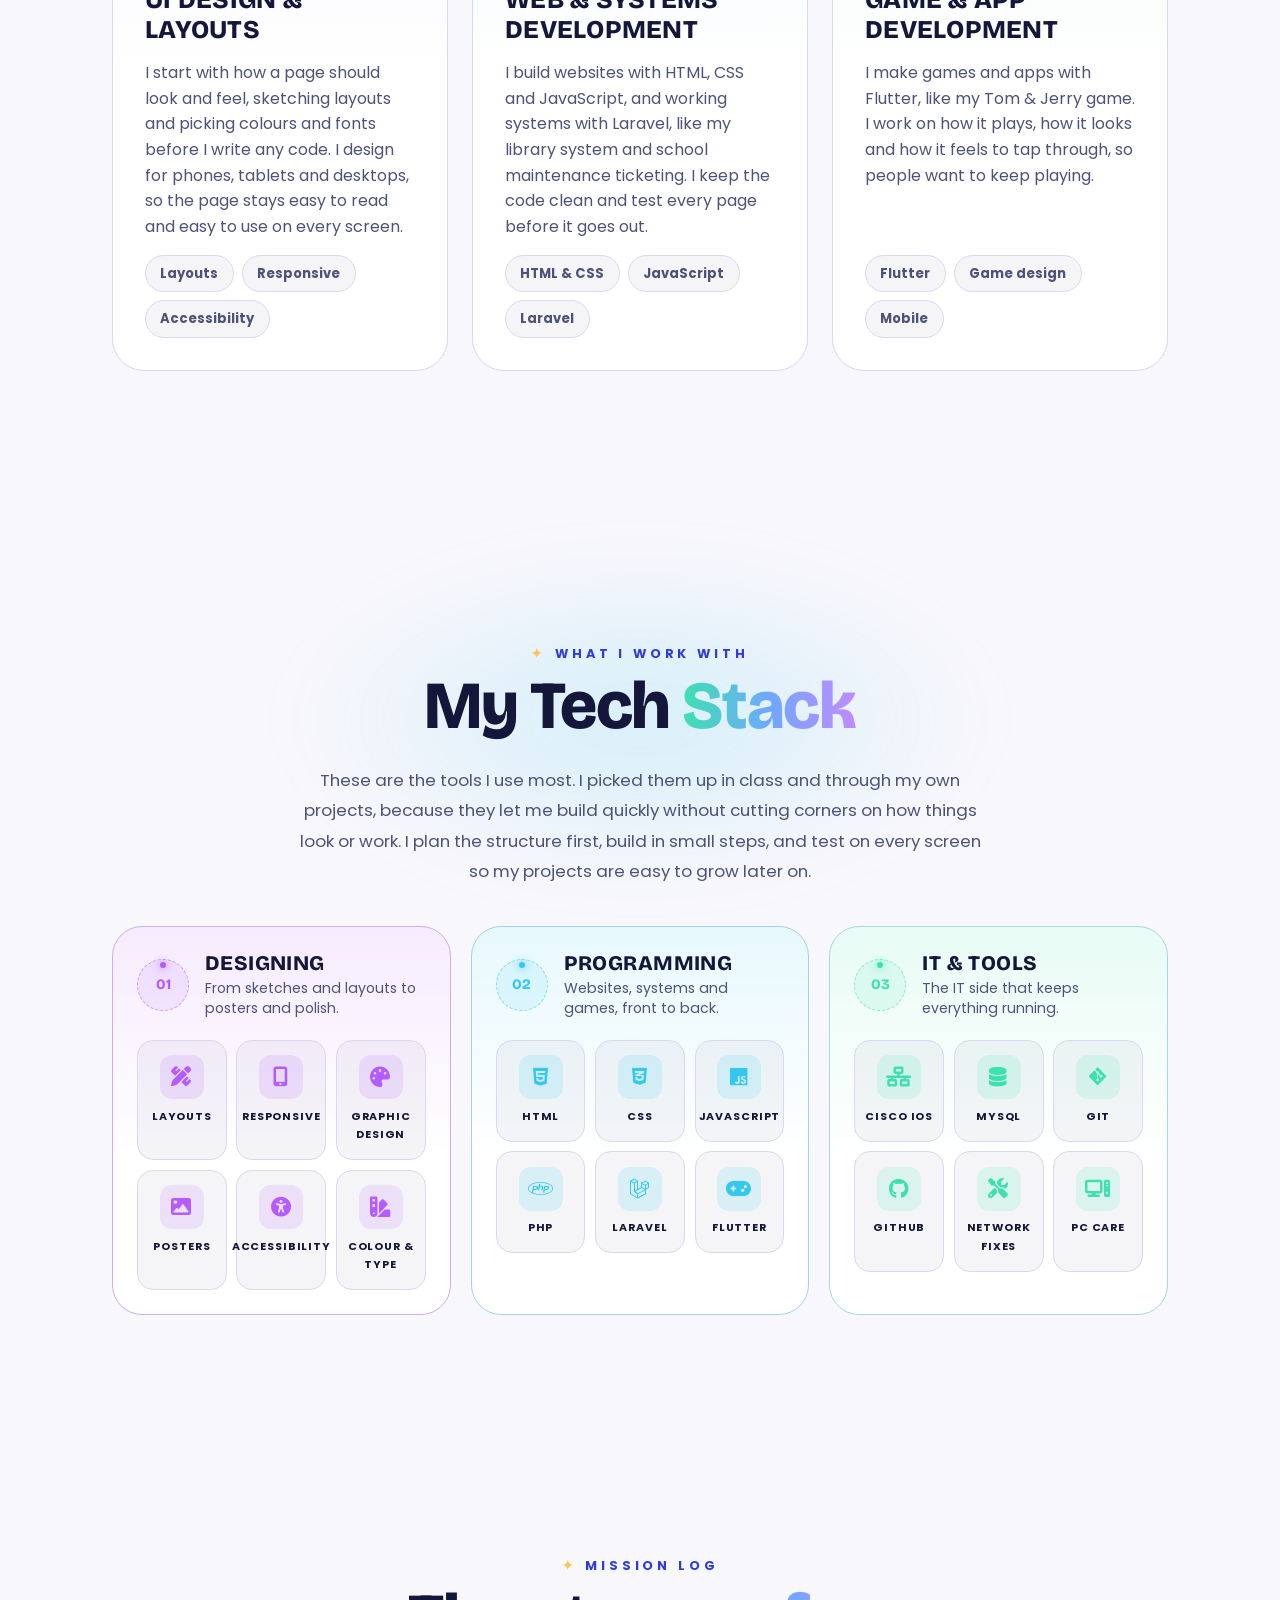
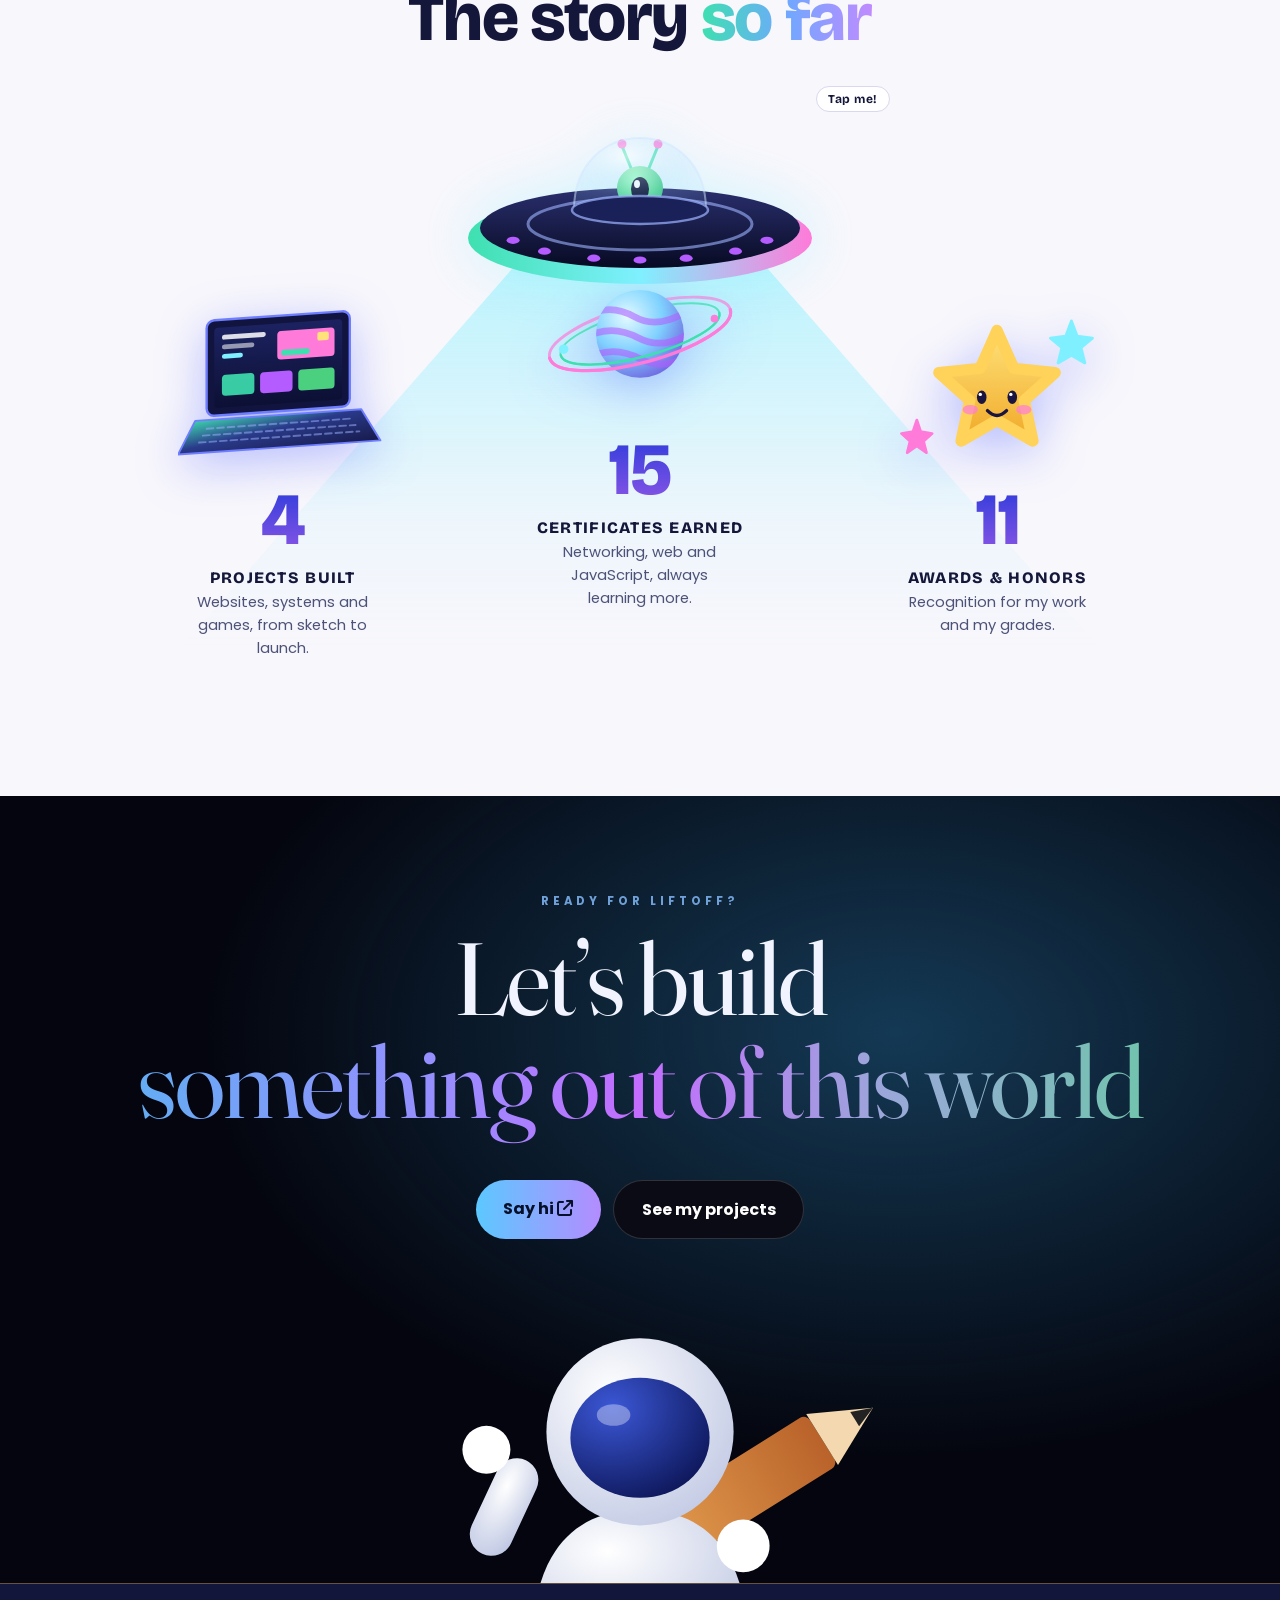
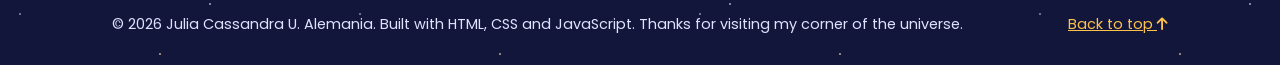
==== commit a79481c1: "Add pill nav, pager arrows, round menu, social dock and astronaut liftoff hero" ====
--- a/about.html
+++ b/about.html
@@ -47,6 +47,8 @@
   <script src="js/cursor.js?v=3" defer></script>
   <script src="js/crewpass.js?v=1" defer></script>
   <script src="js/mission-play.js?v=1" defer></script>
+  <link rel="stylesheet" href="css/orbit-ui.css?v=1">
+  <script src="js/orbit-ui.js?v=1" defer></script>
 </head>
 <body>
   <!-- Launch screen: shown once per visit, removed by js/space-loader.js -->
--- a/css/orbit-ui.css
+++ b/css/orbit-ui.css
@@ -0,0 +1,50 @@
+@import url("https://fonts.googleapis.com/css2?family=Fraunces:opsz,wght@9..144,400;9..144,500&display=swap");
+
+/* ---------- 1. Floating pill nav (desktop) ---------- */
+@media (min-width: 861px) {
+  .site-header { background: transparent !important; border: 0 !important; box-shadow: none !important; position: sticky; top: 0; backdrop-filter: none !important; }
+  .site-header .header-inner { justify-content: center; gap: 1rem; padding-top: .9rem; }
+  .site-header .nav-toggle { display: none; }
+  .site-nav ul {
+    display: flex; align-items: center; gap: .2rem; padding: .4rem .5rem;
+    border-radius: 999px; border: 1px solid rgba(255,255,255,.14);
+    background: color-mix(in srgb, #05060f 72%, transparent);
+    backdrop-filter: blur(14px); -webkit-backdrop-filter: blur(14px);
+  }
+  .site-nav a { color: #c9cde8 !important; font-size: .78rem; font-weight: 600; letter-spacing: .08em; text-transform: uppercase; padding: .6rem 1rem; border-radius: 999px; background: transparent; }
+  .site-nav a:hover { color: #fff !important; }
+  .site-nav a[aria-current="page"], .site-nav a.active { color: #fff !important; background: rgba(255,255,255,.12) !important; }
+  .site-nav .nav-cta { margin-left: .3rem; padding-left: .5rem; border-left: 1px solid rgba(255,255,255,.14); }
+}
+
+/* ---------- 2. Prev / next page arrows ---------- */
+.pager { display: flex; justify-content: center; gap: .7rem; margin: .2rem auto 0; position: relative; z-index: 5; }
+.pager a { display: grid; place-items: center; width: 3rem; height: 3rem; border-radius: 50%; color: #dfe3ff; background: color-mix(in srgb, #05060f 70%, transparent); border: 1px solid rgba(255,255,255,.14); text-decoration: none; transition: background .2s, transform .2s; }
+.pager a:hover, .pager a:focus-visible { background: rgba(255,255,255,.16); transform: scale(1.06); }
+.pager a[aria-disabled="true"] { opacity: .3; pointer-events: none; }
+
+/* ---------- 3. Round menu (left) + social dock (bottom-left) ---------- */
+.orb-menu { position: fixed; left: 1.5rem; top: 1.4rem; z-index: 60; }
+.orb-btn { width: 3.4rem; height: 3.4rem; border-radius: 50%; border: 1px solid rgba(255,255,255,.18); background: color-mix(in srgb, #05060f 78%, transparent); color: #dfe3ff; cursor: pointer; font-size: 1.1rem; letter-spacing: .12em; backdrop-filter: blur(10px); }
+.orb-btn:focus-visible { outline: 2px solid #8fb6ff; outline-offset: 3px; }
+.orb-list { position: absolute; top: 4.2rem; left: 0; min-width: 12rem; margin: 0; padding: .5rem; list-style: none; border-radius: 1.2rem; border: 1px solid rgba(255,255,255,.14); background: rgba(8,10,28,.94); display: none; }
+.orb-menu.open .orb-list { display: block; }
+.orb-list a { display: block; padding: .6rem .9rem; border-radius: .8rem; color: #dfe3ff; text-decoration: none; font-weight: 600; }
+.orb-list a:hover { background: rgba(255,255,255,.1); }
+.social-dock { position: fixed; left: 1.5rem; bottom: 1.4rem; z-index: 40; display: flex; gap: .9rem; }
+.social-dock a { color: #aab0d6; font-size: 1.3rem; transition: color .2s, transform .2s; }
+.social-dock a:hover { color: #fff; transform: translateY(-2px); }
+.copy-dock { position: fixed; right: 1.5rem; bottom: 1.4rem; z-index: 40; font-size: .72rem; letter-spacing: .18em; text-transform: uppercase; color: #aab0d6; }
+@media (max-width: 860px) { .orb-menu, .social-dock, .copy-dock { display: none; } }
+
+/* ---------- 4. "Ready for liftoff?" hero with astronaut ---------- */
+.lo-hero { position: relative; overflow: hidden; text-align: center; padding: 6rem 1rem 0; color: #f1f3ff; background: radial-gradient(ellipse at 70% 30%, rgba(40,120,170,.45), transparent 55%), #04050e; }
+.lo-eyebrow { font-size: .72rem; letter-spacing: .35em; text-transform: uppercase; color: #6fa0d8; margin: 0 0 1rem; font-weight: 600; }
+.lo-title { font-family: "Fraunces", Georgia, serif; font-weight: 400; line-height: 1; letter-spacing: -.02em; font-size: clamp(2.6rem, 8vw, 6.4rem); margin: 0; }
+.lo-title .lo-grad { display: block; background: linear-gradient(90deg, #4fb8f0, #9a8cff 35%, #c46cff 50%, #9aa8d8 70%, #5fd09a); -webkit-background-clip: text; background-clip: text; color: transparent; padding-bottom: .12em; }
+.lo-actions { display: flex; gap: .8rem; justify-content: center; flex-wrap: wrap; margin: 2.2rem 0 0; position: relative; z-index: 2; }
+.lo-btn { padding: .95rem 1.7rem; border-radius: 999px; font-weight: 700; text-decoration: none; color: #fff; border: 1px solid rgba(255,255,255,.16); background: #0a0b14; }
+.lo-btn.grad { color: #07102a; border: 0; background: linear-gradient(90deg, #5cc8ff, #b48cff); }
+.lo-astro { width: min(30rem, 78vw); margin: -1rem auto 0; display: block; transform: translateY(18%); animation: lo-float 6s ease-in-out infinite; }
+@keyframes lo-float { 50% { transform: translateY(12%) rotate(-1.5deg); } }
+@media (prefers-reduced-motion: reduce) { .lo-astro { animation: none; } }
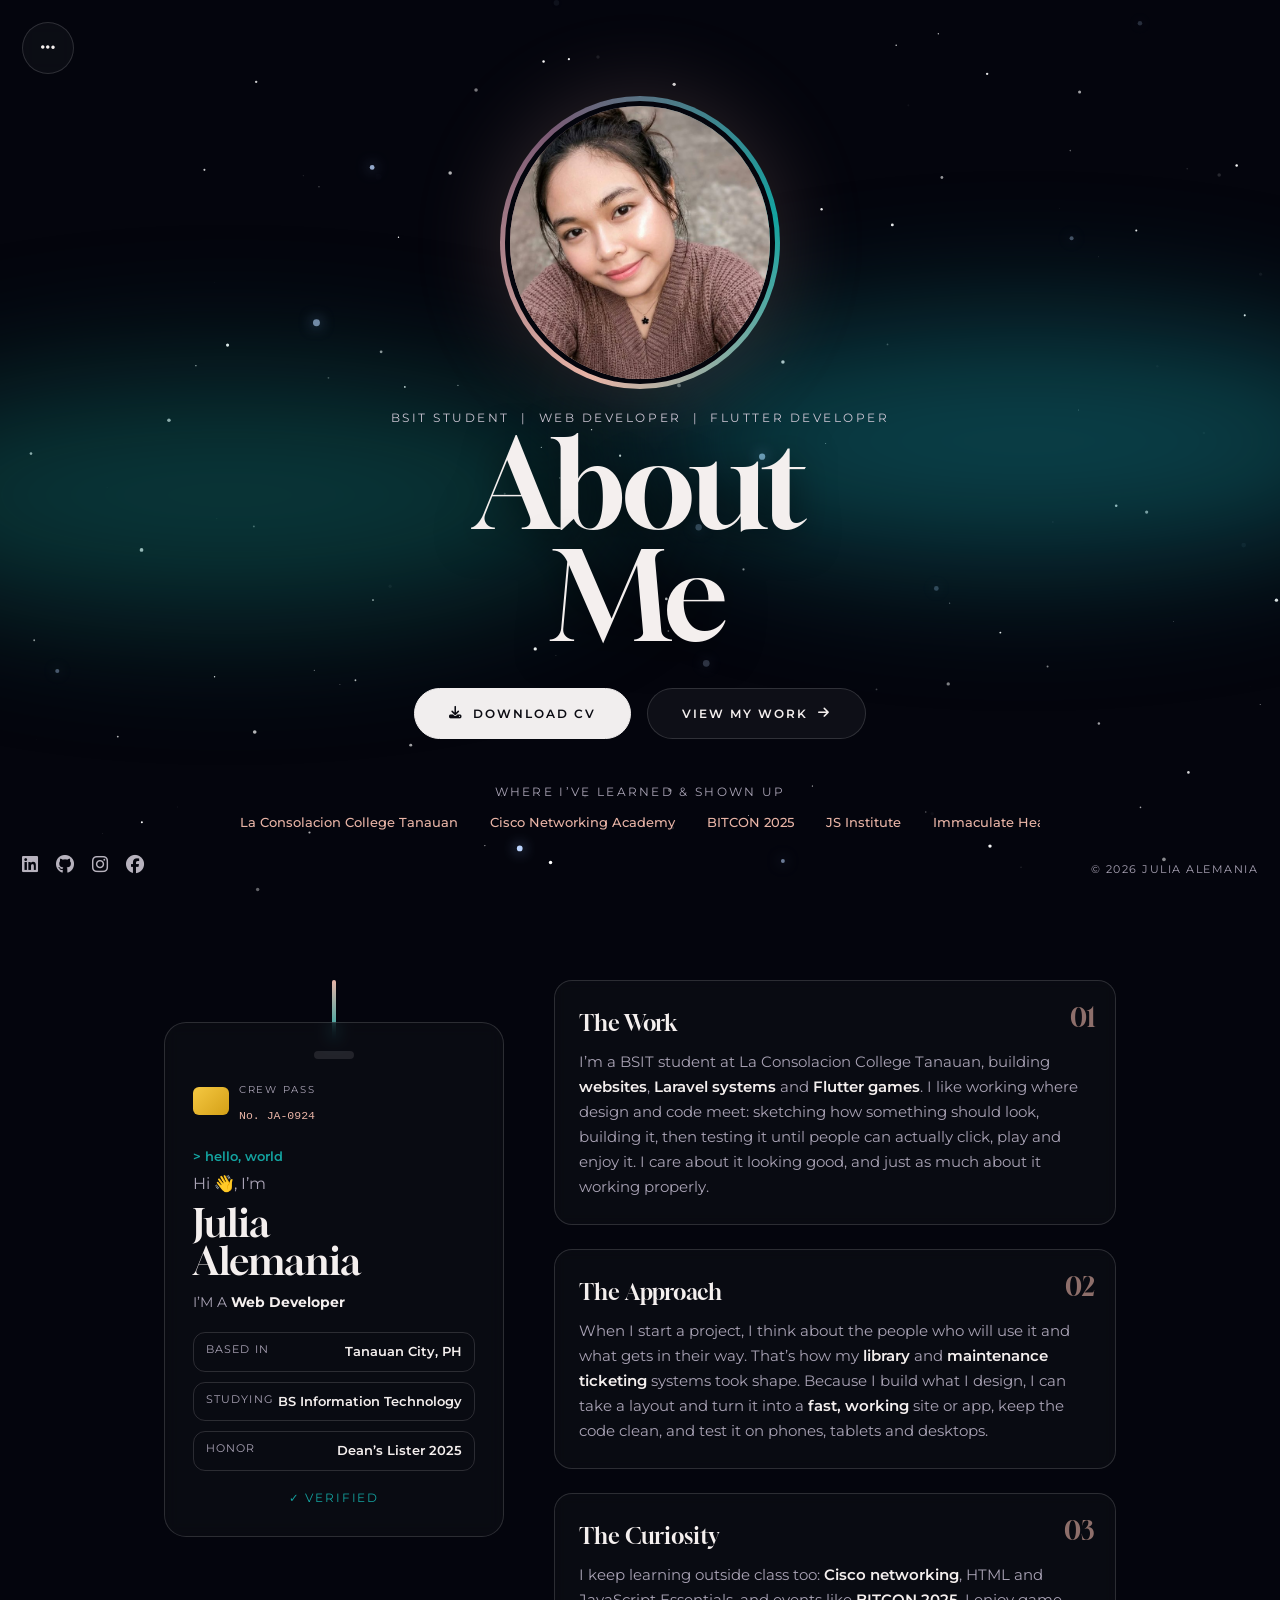
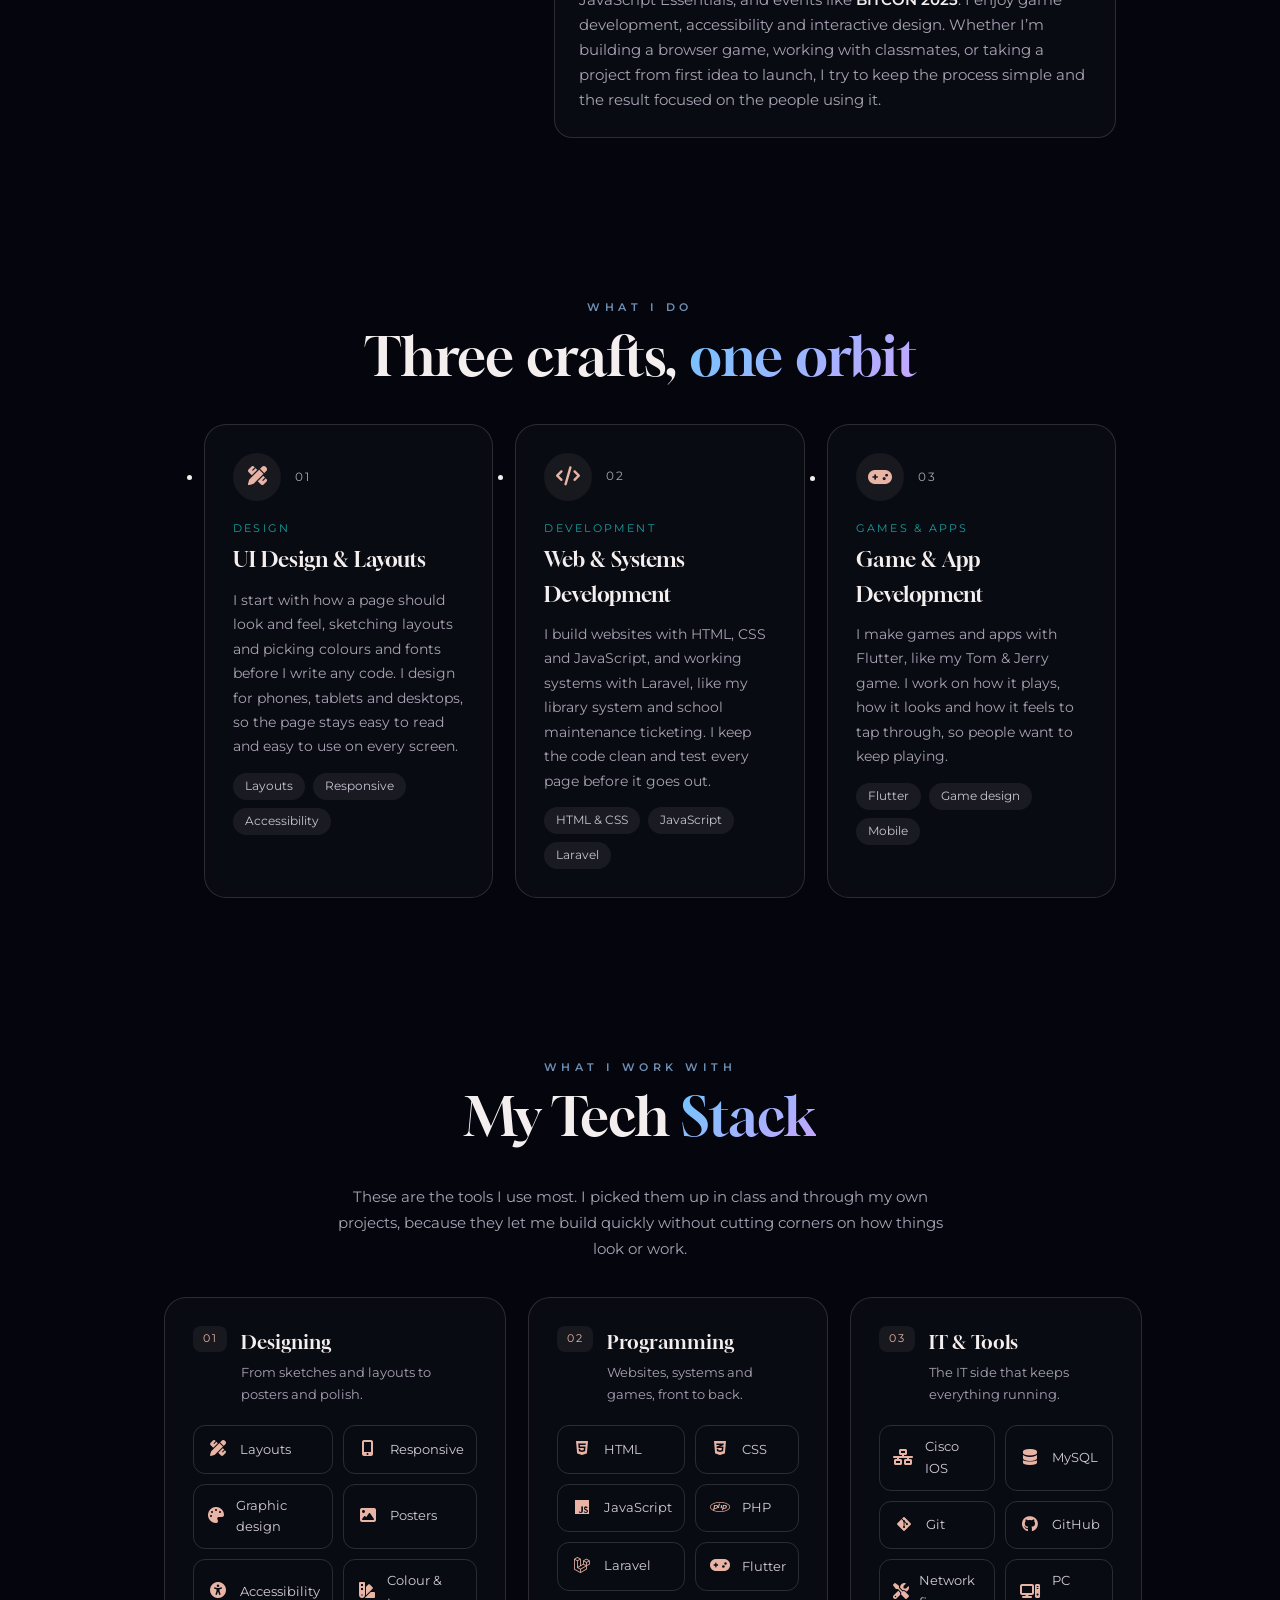
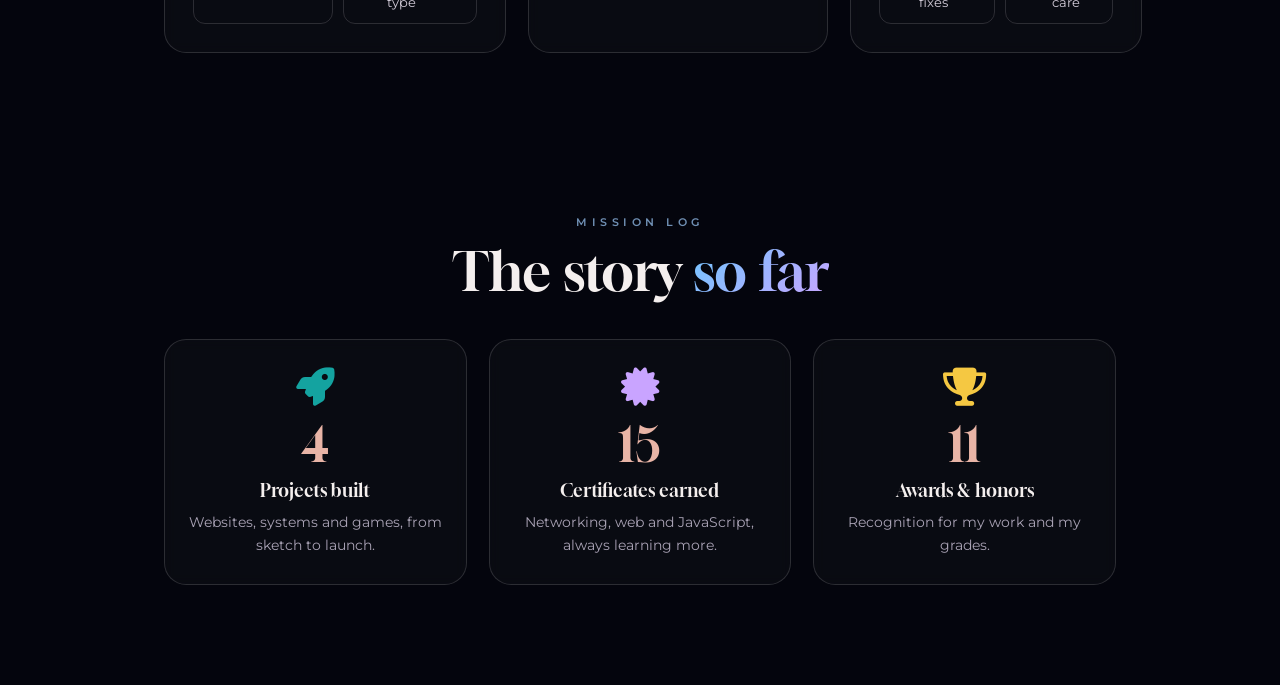
==== commit 96b56af7: "Redesign all pages to match Design A (index.html style) - Consistent dark space theme across all pag" ====
--- a/about.html
+++ b/about.html
@@ -1,386 +1,225 @@
 <!DOCTYPE html>
 <html lang="en">
 <head>
-  <meta charset="UTF-8">
-  <meta name="viewport" content="width=device-width, initial-scale=1">
-  <title>About Me | Julia Cassandra Alemania</title>
-  <meta name="description" content="Portfolio of Julia Cassandra U. Alemania, a BS Information Technology student and Dean's Lister. Skills, certifications, projects, and contact details.">
-  <meta name="author" content="Julia Cassandra U. Alemania">
-  <meta name="theme-color" content="#0B6FA4">
-  <link rel="canonical" href="https://lcct-24-13115.github.io/final_project_portfolio/">
-
-  <!-- Link preview (Facebook, Messenger, LinkedIn, X) -->
-  <meta property="og:type" content="website">
-  <meta property="og:title" content="Julia Cassandra Alemania | BSIT Student Portfolio">
-  <meta property="og:description" content="BS Information Technology student. Skills, certifications, projects, and contact details.">
-  <meta property="og:url" content="https://lcct-24-13115.github.io/final_project_portfolio/">
-  <meta property="og:image" content="https://lcct-24-13115.github.io/final_project_portfolio/images/preview.png">
-  <meta name="twitter:card" content="summary_large_image">
-
-  <link rel="icon" type="image/png" sizes="64x64" href="images/favicon.png">
-  <link rel="icon" href="images/favicon.ico" sizes="any">
-
-  <!-- Remember the theme before the page paints, so there is no flash -->
-  <script>
-    document.documentElement.classList.add("js");
-    try { if (sessionStorage.getItem("launched")) document.documentElement.classList.add("no-launch"); } catch (err) { /* ignore */ }
-    try {
-      var saved = localStorage.getItem("theme");
-      if (saved) document.documentElement.setAttribute("data-theme", saved);
-    } catch (err) { /* storage unavailable: fall back to the system theme */ }
-  </script>
-
-  <!-- Display font for headings (falls back to the bundled Poppins if it cannot load) -->
-  <link rel="preconnect" href="https://fonts.googleapis.com">
-  <link rel="preconnect" href="https://fonts.gstatic.com" crossorigin>
-  <link rel="stylesheet" href="https://fonts.googleapis.com/css2?family=Bricolage+Grotesque:opsz,wght@12..96,600;12..96,800&display=swap">
-
-  <!-- Icons (Font Awesome, free CDN) -->
-  <link rel="stylesheet" href="https://cdnjs.cloudflare.com/ajax/libs/font-awesome/6.5.1/css/all.min.css" crossorigin="anonymous" referrerpolicy="no-referrer">
-  <!-- Own stylesheet -->
-  <link rel="stylesheet" href="css/julia-style.css?v=3">
-  <link rel="stylesheet" href="css/space-theme.css?v=3">
-  <link rel="stylesheet" href="css/about-plus.css?v=5">
-  <link rel="stylesheet" href="css/pages.css?v=3">
-  <script src="js/julia-main.js?v=3" defer></script>
-  <script src="js/space-loader.js?v=3" defer></script>
-  <script src="js/cursor.js?v=3" defer></script>
-  <script src="js/crewpass.js?v=1" defer></script>
-  <script src="js/mission-play.js?v=1" defer></script>
-  <link rel="stylesheet" href="css/orbit-ui.css?v=1">
-  <script src="js/orbit-ui.js?v=1" defer></script>
+<meta charset="UTF-8">
+<meta name="viewport" content="width=device-width, initial-scale=1">
+<title>About Me | Julia Cassandra Alemania</title>
+<meta name="description" content="About Julia Cassandra U. Alemania, a BS Information Technology student, web developer, and Dean's Lister.">
+<link rel="icon" href="images/favicon.png">
+<link rel="preconnect" href="https://fonts.googleapis.com"><link rel="preconnect" href="https://fonts.gstatic.com" crossorigin>
+<link rel="stylesheet" href="https://fonts.googleapis.com/css2?family=Gloock&family=Montserrat:wght@400;500;600;800&display=swap">
+<link rel="stylesheet" href="https://cdnjs.cloudflare.com/ajax/libs/font-awesome/6.5.1/css/all.min.css" crossorigin="anonymous">
+<link rel="stylesheet" href="css/design-a-base.css?v=1">
+<link rel="stylesheet" href="css/design-a-about.css?v=1">
+<script src="js/design-a-common.js?v=1" defer></script>
 </head>
 <body>
-  <!-- Launch screen: shown once per visit, removed by js/space-loader.js -->
-  <div class="launch" id="launch" role="status" aria-label="Loading portfolio">
-    <div class="launch-brand">
-      <span class="launch-mark" aria-hidden="true"><img src="images/logo-mark.svg" alt="" width="96" height="96"></span>
-      <p class="launch-name"><span class="launch-first">Julia</span> <span class="launch-last">Alemania</span></p>
-      <p class="launch-tag">BS Information Technology</p>
-    </div>
-    <div class="launch-bar" aria-hidden="true"><span class="launch-fill"></span></div>
-    <p class="launch-status">Preparing for launch <span data-launch-percent>0%</span></p>
-    <button type="button" class="launch-skip">Skip</button>
-  </div>
-
-  <div class="scroll-progress" aria-hidden="true"><span></span></div>
-  <a class="skip-link" href="#main">Skip to main content</a>
-
-  <header class="site-header" id="top">
-    <div class="header-inner">
-      <a class="brand" href="index.html" aria-label="Julia Cassandra Alemania, back to the top">Julia Alemania</a>
-
-      <button class="icon-btn nav-toggle" id="navToggle" type="button" aria-expanded="false" aria-controls="siteNav" aria-label="Open menu">
-        <span class="glyph" aria-hidden="true">&#9776;</span>
-      </button>
-
-      <nav class="site-nav" id="siteNav" aria-label="Main navigation">
-        <ul><li><a href="about.html" aria-current="page">About Me</a></li><li><a href="experience.html">Experience</a></li><li><a href="projects.html">Projects</a></li><li><a href="links.html">Links</a></li><li class="nav-cta"><a href="contact.html">Say hi &#128075;</a></li></ul>
-      </nav>
-
-      <button class="icon-btn fs-toggle" id="fsToggle" type="button" aria-label="Enter full screen" title="Enter full screen" hidden>
-        <svg viewBox="0 0 24 24" width="20" height="20" fill="none" stroke="currentColor" stroke-width="2" stroke-linecap="round" stroke-linejoin="round" aria-hidden="true"><path d="M8 3H3v5M16 3h5v5M8 21H3v-5M16 21h5v-5"/></svg>
-      </button>
-
-      <button class="icon-btn theme-toggle" id="themeToggle" type="button" aria-label="Switch to dark mode" title="Switch to dark mode">
-        <span class="glyph" aria-hidden="true">&#9790;</span>
-      </button>
-    </div>
-  </header>
-
-  <main id="main">
-    <!-- Hero: photo orbit + floating words -->
-    <section class="home-hero" aria-labelledby="about-title">
-      <div class="container">
-        <h1 id="about-title">About Me</h1>
-        <p class="hero-role">BSIT Student &middot; Web Developer &middot; Flutter Developer</p>
-        <div class="hero-stage">
-          <div class="tags-l">
-            <p class="float-tag">Learning by<b>building</b></p>
-            <p class="float-tag">Designing for<b>every screen</b></p>
+<canvas id="sky" aria-hidden="true"></canvas>
+<div class="aurora" aria-hidden="true"><i></i><i></i></div>
+
+<button class="menu-btn" id="menuBtn" aria-label="Open menu" aria-expanded="false"><i class="fa-solid fa-ellipsis" aria-hidden="true"></i></button>
+<nav class="overlay" id="overlay" aria-label="Main" aria-hidden="true">
+  <div class="shards" id="shards" aria-hidden="true"></div>
+  <button class="close-btn" id="closeBtn" type="button" aria-label="Close menu"><i class="fa-solid fa-xmark" aria-hidden="true"></i></button>
+  <a href="about.html"><span>About Me</span><small>Who I am and how I work</small></a>
+  <a href="experience.html"><span>Experience</span><small>Training, events and milestones</small></a>
+  <a href="projects.html"><span>Projects</span><small>Things I've designed and built</small></a>
+  <a href="contact.html"><span>Contact Me</span><small>Got a project in mind? Say hello</small></a>
+  <a href="links.html"><span>Quick Links</span><small>All my links and channels in one place</small></a>
+</nav>
+
+<main>
+  <!-- ===== Hero ===== -->
+  <section class="about-hero">
+    <div class="photo-circle" style="width:min(280px,60vw)"><img src="images/julia.jpg" alt="Portrait of Julia Cassandra Alemania" width="700" height="700"></div>
+    <p class="roles">BSIT Student &nbsp;|&nbsp; Web Developer &nbsp;|&nbsp; Flutter Developer</p>
+    <h1>About<br>Me</h1>
+    <div class="cta">
+      <a class="btn light" href="docs/Julia_Alemania_CV.pdf" download><i class="fa-solid fa-download" aria-hidden="true"></i> Download CV</a>
+      <a class="btn" href="projects.html">View my work <i class="fa-solid fa-arrow-right" aria-hidden="true"></i></a>
+    </div>
+    <div class="marquee" aria-label="Schools and programs I have learned from">
+      <p>Where I&rsquo;ve learned &amp; shown up</p>
+      <div class="marquee-track">
+        <span>La Consolacion College Tanauan</span><span>Cisco Networking Academy</span><span>BITCON 2025</span><span>JS Institute</span><span>Immaculate Heart of Mary College</span>
+        <span aria-hidden="true">La Consolacion College Tanauan</span><span aria-hidden="true">Cisco Networking Academy</span><span aria-hidden="true">BITCON 2025</span><span aria-hidden="true">JS Institute</span><span aria-hidden="true">Immaculate Heart of Mary College</span>
+      </div>
+    </div>
+  </section>
+
+  <!-- ===== Crew pass + story timeline ===== -->
+  <section class="sec">
+    <div class="crew">
+      <div class="pass-wrap">
+        <span class="lanyard" aria-hidden="true"></span>
+        <div class="crew-pass">
+          <div class="pass-slot" aria-hidden="true"></div>
+          <div class="pass-top">
+            <span class="chip" aria-hidden="true"></span>
+            <div><small>CREW PASS</small><br><code>No. JA-0924</code></div>
           </div>
-          <div class="orbit-wrap">
-            <span class="ring" aria-hidden="true"></span><span class="ring r2" aria-hidden="true"></span>
-            <img src="images/julia.jpg" alt="Portrait of Julia Cassandra Alemania" width="700" height="700">
-          </div>
-          <div class="tags-r">
-            <p class="float-tag">Making ideas<b>playable</b></p>
-            <p class="float-tag">Coding with<b>care</b></p>
-          </div>
-        </div>
-        <div class="hero-pill"><a href="docs/Julia_Alemania_CV.pdf" download>Download CV <i class="fa-solid fa-arrow-up-right-from-square" aria-hidden="true"></i></a><a href="projects.html">View my work</a></div>
-        <div class="marquee" aria-label="Schools and programs I have learned from">
-          <p>Where I&rsquo;ve learned &amp; shown up</p>
-          <div class="marquee-track">
-            <span>La Consolacion College Tanauan</span><span>Cisco Networking Academy</span><span>BITCON 2025</span><span>JS Institute</span><span>Immaculate Heart of Mary College</span>
-            <span aria-hidden="true">La Consolacion College Tanauan</span><span aria-hidden="true">Cisco Networking Academy</span><span aria-hidden="true">BITCON 2025</span><span aria-hidden="true">JS Institute</span><span aria-hidden="true">Immaculate Heart of Mary College</span>
-          </div>
+          <p class="pass-hello">&gt; hello, world</p>
+          <p class="pass-hi">Hi &#128075;, I&rsquo;m</p>
+          <p class="pass-name">Julia<br>Alemania</p>
+          <p class="pass-role">I&rsquo;M A <b>Web Developer</b></p>
+          <ul class="pass-tiles">
+            <li><small>Based in</small><strong>Tanauan City, PH</strong></li>
+            <li><small>Studying</small><strong>BS Information Technology</strong></li>
+            <li><small>Honor</small><strong>Dean&rsquo;s Lister 2025</strong></li>
+          </ul>
+          <div class="pass-foot">&#10003; VERIFIED</div>
         </div>
       </div>
-    </section>
-
-    <!-- Crew pass + story timeline (css/about-plus.css, js/crewpass.js) -->
-    <section id="about" class="section" aria-label="About me">
-      <div class="container">
-        <div class="crew">
-          <div class="pass-wrap">
-            <span class="lanyard" aria-hidden="true"></span>
-            <div class="crew-pass">
-              <div class="pass-slot" aria-hidden="true"></div>
-              <div class="pass-top">
-                <span class="chip" aria-hidden="true"></span>
-                <div><small>CREW PASS</small><code>No. JA-0924</code></div>
-                <span class="holo" aria-hidden="true"></span>
-              </div>
-              <p class="pass-hello">&gt; hello, world</p>
-              <p class="pass-hi">Hi <span aria-hidden="true">&#128075;</span>, I&rsquo;m</p>
-              <p class="pass-name">Julia<br>Alemania</p>
-              <p class="pass-role">I&rsquo;M A <b data-roles='["Web Developer","Flutter Developer","BSIT Student"]'>Web Developer</b></p>
-              <ul class="pass-tiles">
-                <li><small>Based in</small><strong>Tanauan City, PH</strong></li>
-                <li><small>Studying</small><strong>BS Information Technology</strong></li>
-                <li><small>Honor</small><strong>Dean&rsquo;s Lister 2025</strong></li>
-              </ul>
-              <div class="pass-foot"><span>&#10003; VERIFIED</span></div>
-            </div>
-          </div>
-
-          <ol class="tl">
-            <li>
-              <span class="tl-n" aria-hidden="true">01</span>
-              <h4>The Work</h4>
-              <p>I&rsquo;m a BSIT student at La Consolacion College Tanauan, building <em>websites</em>, <em>Laravel systems</em> and <em>Flutter games</em>. I like working where design and code meet: sketching how something should look, building it, then testing it until people can actually click, play and enjoy it. I care about it looking good, and just as much about it working properly.</p>
-            </li>
-            <li>
-              <span class="tl-n" aria-hidden="true">02</span>
-              <h4>The Approach</h4>
-              <p>When I start a project, I think about the people who will use it and what gets in their way. That&rsquo;s how my <em>library</em> and <em>maintenance ticketing</em> systems took shape. Because I build what I design, I can take a layout and turn it into a <em>fast, working</em> site or app, keep the code clean, and test it on phones, tablets and desktops.</p>
-            </li>
-            <li>
-              <span class="tl-n" aria-hidden="true">03</span>
-              <h4>The Curiosity</h4>
-              <p>I keep learning outside class too: <em>Cisco networking</em>, HTML and JavaScript Essentials, and events like <em>BITCON 2025</em>. I enjoy game development, accessibility and interactive design. Whether I&rsquo;m building a browser game, working with classmates, or taking a project from first idea to launch, I try to keep the process simple and the result focused on the people using it.</p>
-            </li>
-          </ol>
-        </div>
-      </div>
-    </section>
-
-    <!-- What I do: three crafts (styles in css/about-plus.css) -->
-    <section id="crafts" class="section" aria-labelledby="crafts-title">
-      <div class="container">
-        <div class="crafts-head">
-          <p class="eyebrow">What I do</p>
-          <h2 id="crafts-title">Three crafts, <span>one orbit</span></h2>
-        </div>
-        <ul class="crafts">
-          <li class="craft">
-            <div class="craft-top">
-              <span class="orb" aria-hidden="true"><i class="fa-solid fa-pen-ruler"></i></span>
-              <span class="craft-num" aria-hidden="true">01</span>
-            </div>
-            <p class="craft-kicker">Design</p>
-            <h4>UI Design &amp; Layouts</h4>
-            <p class="craft-text">I start with how a page should look and feel, sketching layouts and picking colours and fonts before I write any code. I design for phones, tablets and desktops, so the page stays easy to read and easy to use on every screen.</p>
-            <ul class="craft-chips"><li>Layouts</li><li>Responsive</li><li>Accessibility</li></ul>
-          </li>
-          <li class="craft">
-            <div class="craft-top">
-              <span class="orb" aria-hidden="true"><i class="fa-solid fa-code"></i></span>
-              <span class="craft-num" aria-hidden="true">02</span>
-            </div>
-            <p class="craft-kicker">Development</p>
-            <h4>Web &amp; Systems Development</h4>
-            <p class="craft-text">I build websites with HTML, CSS and JavaScript, and working systems with Laravel, like my library system and school maintenance ticketing. I keep the code clean and test every page before it goes out.</p>
-            <ul class="craft-chips"><li>HTML &amp; CSS</li><li>JavaScript</li><li>Laravel</li></ul>
-          </li>
-          <li class="craft">
-            <div class="craft-top">
-              <span class="orb" aria-hidden="true"><i class="fa-solid fa-gamepad"></i></span>
-              <span class="craft-num" aria-hidden="true">03</span>
-            </div>
-            <p class="craft-kicker">Games &amp; Apps</p>
-            <h4>Game &amp; App Development</h4>
-            <p class="craft-text">I make games and apps with Flutter, like my Tom &amp; Jerry game. I work on how it plays, how it looks and how it feels to tap through, so people want to keep playing.</p>
-            <ul class="craft-chips"><li>Flutter</li><li>Game design</li><li>Mobile</li></ul>
-          </li>
+
+      <ol class="tl">
+        <li>
+          <span class="tl-n" aria-hidden="true">01</span>
+          <h4>The Work</h4>
+          <p>I&rsquo;m a BSIT student at La Consolacion College Tanauan, building <em>websites</em>, <em>Laravel systems</em> and <em>Flutter games</em>. I like working where design and code meet: sketching how something should look, building it, then testing it until people can actually click, play and enjoy it. I care about it looking good, and just as much about it working properly.</p>
+        </li>
+        <li>
+          <span class="tl-n" aria-hidden="true">02</span>
+          <h4>The Approach</h4>
+          <p>When I start a project, I think about the people who will use it and what gets in their way. That&rsquo;s how my <em>library</em> and <em>maintenance ticketing</em> systems took shape. Because I build what I design, I can take a layout and turn it into a <em>fast, working</em> site or app, keep the code clean, and test it on phones, tablets and desktops.</p>
+        </li>
+        <li>
+          <span class="tl-n" aria-hidden="true">03</span>
+          <h4>The Curiosity</h4>
+          <p>I keep learning outside class too: <em>Cisco networking</em>, HTML and JavaScript Essentials, and events like <em>BITCON 2025</em>. I enjoy game development, accessibility and interactive design. Whether I&rsquo;m building a browser game, working with classmates, or taking a project from first idea to launch, I try to keep the process simple and the result focused on the people using it.</p>
+        </li>
+      </ol>
+    </div>
+  </section>
+
+  <!-- ===== Three crafts ===== -->
+  <section class="sec">
+    <div class="sec-head">
+      <p class="eyebrow">What I do</p>
+      <h2>Three crafts, <span>one orbit</span></h2>
+    </div>
+    <ul class="crafts">
+      <li class="craft">
+        <div class="craft-top">
+          <span class="orb"><i class="fa-solid fa-pen-ruler"></i></span>
+          <span class="craft-num">01</span>
+        </div>
+        <p class="craft-kicker">Design</p>
+        <h4>UI Design &amp; Layouts</h4>
+        <p class="craft-text">I start with how a page should look and feel, sketching layouts and picking colours and fonts before I write any code. I design for phones, tablets and desktops, so the page stays easy to read and easy to use on every screen.</p>
+        <ul class="craft-chips"><li>Layouts</li><li>Responsive</li><li>Accessibility</li></ul>
+      </li>
+      <li class="craft">
+        <div class="craft-top">
+          <span class="orb"><i class="fa-solid fa-code"></i></span>
+          <span class="craft-num">02</span>
+        </div>
+        <p class="craft-kicker">Development</p>
+        <h4>Web &amp; Systems Development</h4>
+        <p class="craft-text">I build websites with HTML, CSS and JavaScript, and working systems with Laravel, like my library system and school maintenance ticketing. I keep the code clean and test every page before it goes out.</p>
+        <ul class="craft-chips"><li>HTML &amp; CSS</li><li>JavaScript</li><li>Laravel</li></ul>
+      </li>
+      <li class="craft">
+        <div class="craft-top">
+          <span class="orb"><i class="fa-solid fa-gamepad"></i></span>
+          <span class="craft-num">03</span>
+        </div>
+        <p class="craft-kicker">Games &amp; Apps</p>
+        <h4>Game &amp; App Development</h4>
+        <p class="craft-text">I make games and apps with Flutter, like my Tom &amp; Jerry game. I work on how it plays, how it looks and how it feels to tap through, so people want to keep playing.</p>
+        <ul class="craft-chips"><li>Flutter</li><li>Game design</li><li>Mobile</li></ul>
+      </li>
+    </ul>
+  </section>
+
+  <!-- ===== Tech stack ===== -->
+  <section class="sec">
+    <div class="sec-head">
+      <p class="eyebrow">What I work with</p>
+      <h2>My Tech <span>Stack</span></h2>
+    </div>
+    <p class="stack-intro">These are the tools I use most. I picked them up in class and through my own projects, because they let me build quickly without cutting corners on how things look or work.</p>
+    <div class="stack-grid">
+      <article class="stack-card">
+        <header>
+          <span class="stack-badge">01</span>
+          <div><h3>Designing</h3><p>From sketches and layouts to posters and polish.</p></div>
+        </header>
+        <ul class="stack-tiles">
+          <li><span class="tile-ico"><i class="fa-solid fa-pen-ruler"></i></span>Layouts</li>
+          <li><span class="tile-ico"><i class="fa-solid fa-mobile-screen-button"></i></span>Responsive</li>
+          <li><span class="tile-ico"><i class="fa-solid fa-palette"></i></span>Graphic design</li>
+          <li><span class="tile-ico"><i class="fa-solid fa-image"></i></span>Posters</li>
+          <li><span class="tile-ico"><i class="fa-solid fa-universal-access"></i></span>Accessibility</li>
+          <li><span class="tile-ico"><i class="fa-solid fa-swatchbook"></i></span>Colour &amp; type</li>
         </ul>
-      </div>
-    </section>
-
-    <!-- Tech stack: three cards (styles in css/about-plus.css, "Tech stack" block) -->
-    <section id="stack" class="section stack" aria-labelledby="stack-title">
-      <div class="container">
-        <div class="crafts-head">
-          <p class="eyebrow">What I work with</p>
-          <h2 id="stack-title">My Tech <span>Stack</span></h2>
-        </div>
-        <p class="stack-intro">These are the tools I use most. I picked them up in class and through my own projects, because they let me build quickly without cutting corners on how things look or work. I plan the structure first, build in small steps, and test on every screen so my projects are easy to grow later on.</p>
-        <div class="stack-grid">
-          <article class="stack-card reveal" style="--c:#b45cff">
-            <header>
-              <span class="stack-badge" aria-hidden="true">01</span>
-              <div><h3>Designing</h3><p>From sketches and layouts to posters and polish.</p></div>
-            </header>
-            <ul class="stack-tiles">
-              <li><span class="tile-ico" aria-hidden="true"><i class="fa-solid fa-pen-ruler"></i></span>Layouts</li>
-              <li><span class="tile-ico" aria-hidden="true"><i class="fa-solid fa-mobile-screen-button"></i></span>Responsive</li>
-              <li><span class="tile-ico" aria-hidden="true"><i class="fa-solid fa-palette"></i></span>Graphic design</li>
-              <li><span class="tile-ico" aria-hidden="true"><i class="fa-solid fa-image"></i></span>Posters</li>
-              <li><span class="tile-ico" aria-hidden="true"><i class="fa-solid fa-universal-access"></i></span>Accessibility</li>
-              <li><span class="tile-ico" aria-hidden="true"><i class="fa-solid fa-swatchbook"></i></span>Colour &amp; type</li>
-            </ul>
-          </article>
-          <article class="stack-card reveal" style="--c:#35c8ee">
-            <header>
-              <span class="stack-badge" aria-hidden="true">02</span>
-              <div><h3>Programming</h3><p>Websites, systems and games, front to back.</p></div>
-            </header>
-            <ul class="stack-tiles">
-              <li><span class="tile-ico" aria-hidden="true"><i class="fa-brands fa-html5"></i></span>HTML</li>
-              <li><span class="tile-ico" aria-hidden="true"><i class="fa-brands fa-css3-alt"></i></span>CSS</li>
-              <li><span class="tile-ico" aria-hidden="true"><i class="fa-brands fa-js"></i></span>JavaScript</li>
-              <li><span class="tile-ico" aria-hidden="true"><i class="fa-brands fa-php"></i></span>PHP</li>
-              <li><span class="tile-ico" aria-hidden="true"><i class="fa-brands fa-laravel"></i></span>Laravel</li>
-              <li><span class="tile-ico" aria-hidden="true"><i class="fa-solid fa-gamepad"></i></span>Flutter</li>
-            </ul>
-          </article>
-          <article class="stack-card reveal" style="--c:#3ee0b0">
-            <header>
-              <span class="stack-badge" aria-hidden="true">03</span>
-              <div><h3>IT &amp; Tools</h3><p>The IT side that keeps everything running.</p></div>
-            </header>
-            <ul class="stack-tiles">
-              <li><span class="tile-ico" aria-hidden="true"><i class="fa-solid fa-network-wired"></i></span>Cisco IOS</li>
-              <li><span class="tile-ico" aria-hidden="true"><i class="fa-solid fa-database"></i></span>MySQL</li>
-              <li><span class="tile-ico" aria-hidden="true"><i class="fa-brands fa-git-alt"></i></span>Git</li>
-              <li><span class="tile-ico" aria-hidden="true"><i class="fa-brands fa-github"></i></span>GitHub</li>
-              <li><span class="tile-ico" aria-hidden="true"><i class="fa-solid fa-screwdriver-wrench"></i></span>Network fixes</li>
-              <li><span class="tile-ico" aria-hidden="true"><i class="fa-solid fa-computer"></i></span>PC care</li>
-            </ul>
-          </article>
-        </div>
-      </div>
-    </section>
-
-    <!-- Mission log: tap the UFO (styles in css/about-plus.css, behaviour in js/mission-play.js) -->
-    <section id="mission" class="section" aria-labelledby="mission-title">
-      <div class="container">
-        <div class="mission">
-          <div class="crafts-head">
-            <p class="eyebrow">Mission log</p>
-            <h2 id="mission-title">The story <span>so far</span></h2>
-          </div>
-          <div class="mission-stage">
-            <svg class="m-ufo" viewBox="0 0 380 240" role="button" tabindex="0" aria-label="Alien UFO. Tap to play an animation" xmlns="http://www.w3.org/2000/svg">
-              <defs>
-                <linearGradient id="mRim" x1="0" x2="1"><stop offset="0" stop-color="#3ee0b0"/><stop offset=".5" stop-color="#7ff0ff"/><stop offset="1" stop-color="#ff7ad9"/></linearGradient>
-                <linearGradient id="mHull" x1="0" y1="0" x2="0" y2="1"><stop offset="0" stop-color="#2a2f6e"/><stop offset="1" stop-color="#070a22"/></linearGradient>
-                <radialGradient id="mGlass" cx=".4" cy=".25" r=".9"><stop offset="0" stop-color="#ffffff" stop-opacity=".55"/><stop offset=".6" stop-color="#9fd8ff" stop-opacity=".16"/><stop offset="1" stop-color="#9fd8ff" stop-opacity=".08"/></radialGradient>
-                <radialGradient id="mAlien" cx=".4" cy=".3" r=".8"><stop offset="0" stop-color="#9dffc0"/><stop offset="1" stop-color="#2fbf7a"/></radialGradient>
-              </defs>
-              <ellipse cx="190" cy="160" rx="172" ry="46" fill="url(#mRim)"/>
-              <ellipse cx="190" cy="150" rx="160" ry="40" fill="url(#mHull)"/>
-              <ellipse cx="190" cy="146" rx="112" ry="26" fill="none" stroke="#9fb4ff" stroke-opacity=".6" stroke-width="3"/>
-              <g class="u-lights" fill="#b45cff"><ellipse cx="316.9" cy="162.3" rx="6.5" ry="3.6"/><ellipse cx="285.5" cy="173.2" rx="6.5" ry="3.6"/><ellipse cx="236.2" cy="180.2" rx="6.5" ry="3.6"/><ellipse cx="190.0" cy="182.0" rx="6.5" ry="3.6"/><ellipse cx="143.8" cy="180.2" rx="6.5" ry="3.6"/><ellipse cx="94.5" cy="173.2" rx="6.5" ry="3.6"/><ellipse cx="63.1" cy="162.3" rx="6.5" ry="3.6"/></g>
-              <g class="al-all">
-                <g class="al-ant" stroke="#3ee0b0" stroke-width="3" stroke-linecap="round"><line x1="181" y1="90" x2="172" y2="68"/><line x1="199" y1="90" x2="208" y2="68"/><circle cx="172" cy="66" r="4.5" fill="#ff7ad9" stroke="none"/><circle cx="208" cy="66" r="4.5" fill="#ff7ad9" stroke="none"/></g>
-                <g class="al-head"><ellipse cx="190" cy="110" rx="23" ry="22" fill="url(#mAlien)"/><ellipse cx="190" cy="111" rx="9" ry="12" fill="#0b1030"/><ellipse cx="187" cy="106" rx="3" ry="4" fill="#fff"/></g>
-              </g>
-              <path d="M124 132 C124 36 256 36 256 132 Z" fill="url(#mGlass)" stroke="#cfe6ff" stroke-opacity=".5" stroke-width="2"/>
-              <ellipse cx="190" cy="132" rx="68" ry="14" fill="#1a2058" stroke="#9fb4ff" stroke-opacity=".7" stroke-width="2.5"/>
-            </svg>
-            <div class="m-beam" aria-hidden="true"></div>
-            <span class="m-hint" aria-hidden="true">Tap me!</span>
-            <p class="m-bubble" role="status" aria-live="polite"></p>
-            <ul class="m-stats">
-              <li>
-                <svg class="m-art" viewBox="0 0 220 180" role="button" tabindex="0" aria-label="Laptop. Tap to play an animation" xmlns="http://www.w3.org/2000/svg">
-                  <defs>
-                    <linearGradient id="mLapBase" x1="0" y1="0" x2="1" y2="1"><stop offset="0" stop-color="#3ee0b0"/><stop offset=".45" stop-color="#2a3a8a"/><stop offset="1" stop-color="#171a4a"/></linearGradient>
-                    <linearGradient id="mLapScr" x1="0" y1="0" x2="0" y2="1"><stop offset="0" stop-color="#1c2260"/><stop offset="1" stop-color="#0c1034"/></linearGradient>
-                  </defs>
-                  <g transform="skewY(-4) translate(0 8)">
-                    <rect x="30" y="18" width="150" height="100" rx="8" fill="#10143f" stroke="#6f7dff" stroke-width="2.5"/>
-                    <rect x="38" y="26" width="134" height="84" rx="4" fill="url(#mLapScr)"/>
-                    <rect x="46" y="34" width="46" height="5" rx="2.5" fill="#fff" opacity=".85"/><rect x="46" y="44" width="34" height="5" rx="2.5" fill="#fff" opacity=".55"/><rect x="46" y="54" width="22" height="5" rx="2.5" fill="#7ff0ff"/>
-                    <rect x="104" y="34" width="60" height="30" rx="4" fill="#ff7ad9"/><rect x="146" y="38" width="12" height="9" rx="2" fill="#ffe27a"/><rect x="108" y="54" width="30" height="6" rx="3" fill="#3ee0b0"/>
-                    <rect x="46" y="76" width="34" height="22" rx="4" fill="#3ee0b0" opacity=".9"/><rect x="86" y="76" width="34" height="22" rx="4" fill="#b45cff"/><rect x="126" y="76" width="38" height="22" rx="4" fill="#4ad07f"/>
-                    <path d="M18 122 H192 L212 156 H0 Z" fill="url(#mLapBase)" stroke="#6f7dff" stroke-width="2" stroke-linejoin="round"/>
-                    <g stroke="#9fb4ff" stroke-opacity=".5" stroke-width="2" stroke-linecap="round" stroke-dasharray="7 4"><line x1="30" y1="131" x2="182" y2="131"/><line x1="26" y1="138" x2="186" y2="138"/><line x1="22" y1="145" x2="190" y2="145"/></g>
-                  </g>
-                </svg>
-                <strong>4</strong>
-                <h4>Projects built</h4>
-                <p>Websites, systems and games, from sketch to launch.</p>
-              </li>
-              <li class="m-mid">
-                <svg class="m-art" viewBox="0 0 220 180" role="button" tabindex="0" aria-label="Ringed planet. Tap to play an animation" xmlns="http://www.w3.org/2000/svg">
-                  <defs>
-                    <radialGradient id="mPlanet" cx=".35" cy=".3" r=".9"><stop offset="0" stop-color="#e8fbff"/><stop offset=".45" stop-color="#7fd0ff"/><stop offset="1" stop-color="#6a3fd6"/></radialGradient>
-                    <clipPath id="mPlanetClip"><circle cx="110" cy="90" r="46"/></clipPath>
-                  </defs>
-                  <g transform="rotate(-15 110 90)" fill="none" stroke-linecap="round">
-                    <ellipse cx="110" cy="90" rx="98" ry="30" stroke="#ff7ad9" stroke-opacity=".7" stroke-width="3"/>
-                    <ellipse cx="110" cy="90" rx="86" ry="24" stroke="#3ee0b0" stroke-opacity=".8" stroke-width="2"/>
-                  </g>
-                  <circle cx="110" cy="90" r="46" fill="url(#mPlanet)"/>
-                  <g clip-path="url(#mPlanetClip)" fill="none" stroke="#b45cff" stroke-opacity=".6" stroke-width="7" stroke-linecap="round"><path d="M56 70 Q80 58 104 72 T160 66"/><path d="M56 92 Q82 80 108 94 T164 88"/><path d="M58 114 Q84 102 110 116 T164 110"/></g>
-                  <g transform="rotate(-15 110 90)" fill="none" stroke-linecap="round">
-                    <path d="M12 90 A98 30 0 0 0 208 90" stroke="#ff7ad9" stroke-width="3.5"/>
-                    <path d="M24 90 A86 24 0 0 0 196 90" stroke="#3ee0b0" stroke-width="2.5"/>
-                  </g>
-                  <circle cx="30" cy="106" r="5" fill="#7ff0ff"/><circle cx="188" cy="74" r="4" fill="#ff7ad9"/>
-                </svg>
-                <strong>15</strong>
-                <h4>Certificates earned</h4>
-                <p>Networking, web and JavaScript, always learning more.</p>
-              </li>
-              <li>
-                <svg class="m-art" viewBox="0 0 220 180" role="button" tabindex="0" aria-label="Smiling star. Tap to play an animation" xmlns="http://www.w3.org/2000/svg">
-                  <defs><linearGradient id="mStar" x1="0" y1="0" x2="0" y2="1"><stop offset="0" stop-color="#ffe27a"/><stop offset="1" stop-color="#f0a928"/></linearGradient></defs>
-                  <polygon points="110.0,34.0 127.6,73.7 170.9,78.2 138.5,107.3 147.6,149.8 110.0,128.0 72.4,149.8 81.5,107.3 49.1,78.2 92.4,73.7" fill="url(#mStar)" stroke="#ffd25a" stroke-width="12" stroke-linejoin="round"/>
-                  <ellipse cx="94" cy="104" rx="5" ry="7" fill="#1a1440"/><ellipse cx="126" cy="104" rx="5" ry="7" fill="#1a1440"/>
-                  <circle cx="92.5" cy="101" r="1.8" fill="#fff"/><circle cx="124.5" cy="101" r="1.8" fill="#fff"/>
-                  <ellipse cx="82" cy="117" rx="8" ry="5" fill="#ff7ad9" opacity=".7"/><ellipse cx="138" cy="117" rx="8" ry="5" fill="#ff7ad9" opacity=".7"/>
-                  <path d="M100 118 Q110 128 120 118" fill="none" stroke="#1a1440" stroke-width="3.5" stroke-linecap="round"/>
-                  <polygon points="188,24 194,40 210,42 198,52 202,68 188,60 174,68 178,52 166,42 182,40" fill="#7ff0ff" stroke="#7ff0ff" stroke-width="3" stroke-linejoin="round"/>
-                  <polygon points="26,128 30,140 42,142 33,150 36,162 26,155 16,162 19,150 10,142 22,140" fill="#ff7ad9" stroke="#ff7ad9" stroke-width="3" stroke-linejoin="round"/>
-                </svg>
-                <strong>11</strong>
-                <h4>Awards &amp; honors</h4>
-                <p>Recognition for my work and my grades.</p>
-              </li>
-            </ul>
-          </div>
-        </div>
-      </div>
-    </section>
-  </main>
-
-  <footer class="site-footer">
-    <div class="container footer-inner">
-      <p>&copy; <span id="year">2026</span> Julia Cassandra U. Alemania. Built with HTML, CSS and JavaScript. Thanks for visiting my corner of the universe.</p>
-      <a href="#top">Back to top <i class="fa-solid fa-arrow-up" aria-hidden="true"></i></a>
-    </div>
-  </footer>
-
-  <button type="button" class="to-top" id="toTop" aria-label="Back to top" hidden><i class="fa-solid fa-chevron-up" aria-hidden="true"></i></button>
-
-  <!-- Image viewer (opened by JavaScript) -->
-  <div class="lightbox" id="lightbox" role="dialog" aria-modal="true" aria-label="Image viewer" hidden>
-    <div class="lb-bar">
-      <p class="lb-title" id="lbTitle"></p>
-      <p class="lb-count" id="lbCount" aria-live="polite"></p>
-      <a class="icon-btn lb-dl" id="lbDownload" href="#" download aria-label="Download this image" title="Download this image"><i class="fa-solid fa-download" aria-hidden="true"></i></a>
-      <button type="button" class="icon-btn lb-close" id="lbClose" aria-label="Close image viewer"><i class="fa-solid fa-xmark" aria-hidden="true"></i></button>
-    </div>
-    <button type="button" class="icon-btn lb-nav lb-prev" id="lbPrev" aria-label="Previous image"><i class="fa-solid fa-chevron-left" aria-hidden="true"></i></button>
-    <img class="lb-img" id="lbImg" alt="">
-    <button type="button" class="icon-btn lb-nav lb-next" id="lbNext" aria-label="Next image"><i class="fa-solid fa-chevron-right" aria-hidden="true"></i></button>
-  </div>
-
-  <!-- Small message that confirms copying -->
-  <div class="toast" id="toast" role="status" aria-live="polite"></div>
+      </article>
+      <article class="stack-card">
+        <header>
+          <span class="stack-badge">02</span>
+          <div><h3>Programming</h3><p>Websites, systems and games, front to back.</p></div>
+        </header>
+        <ul class="stack-tiles">
+          <li><span class="tile-ico"><i class="fa-brands fa-html5"></i></span>HTML</li>
+          <li><span class="tile-ico"><i class="fa-brands fa-css3-alt"></i></span>CSS</li>
+          <li><span class="tile-ico"><i class="fa-brands fa-js"></i></span>JavaScript</li>
+          <li><span class="tile-ico"><i class="fa-brands fa-php"></i></span>PHP</li>
+          <li><span class="tile-ico"><i class="fa-brands fa-laravel"></i></span>Laravel</li>
+          <li><span class="tile-ico"><i class="fa-solid fa-gamepad"></i></span>Flutter</li>
+        </ul>
+      </article>
+      <article class="stack-card">
+        <header>
+          <span class="stack-badge">03</span>
+          <div><h3>IT &amp; Tools</h3><p>The IT side that keeps everything running.</p></div>
+        </header>
+        <ul class="stack-tiles">
+          <li><span class="tile-ico"><i class="fa-solid fa-network-wired"></i></span>Cisco IOS</li>
+          <li><span class="tile-ico"><i class="fa-solid fa-database"></i></span>MySQL</li>
+          <li><span class="tile-ico"><i class="fa-brands fa-git-alt"></i></span>Git</li>
+          <li><span class="tile-ico"><i class="fa-brands fa-github"></i></span>GitHub</li>
+          <li><span class="tile-ico"><i class="fa-solid fa-screwdriver-wrench"></i></span>Network fixes</li>
+          <li><span class="tile-ico"><i class="fa-solid fa-computer"></i></span>PC care</li>
+        </ul>
+      </article>
+    </div>
+  </section>
+
+  <!-- ===== Mission log / Stats ===== -->
+  <section class="sec" style="padding-bottom:100px">
+    <div class="sec-head">
+      <p class="eyebrow">Mission log</p>
+      <h2>The story <span>so far</span></h2>
+    </div>
+    <ul class="m-stats">
+      <li>
+        <i class="fa-solid fa-rocket" style="font-size:2.4rem;color:var(--teal);margin-bottom:14px"></i>
+        <strong>4</strong>
+        <h4>Projects built</h4>
+        <p>Websites, systems and games, from sketch to launch.</p>
+      </li>
+      <li>
+        <i class="fa-solid fa-certificate" style="font-size:2.4rem;color:var(--violet);margin-bottom:14px"></i>
+        <strong>15</strong>
+        <h4>Certificates earned</h4>
+        <p>Networking, web and JavaScript, always learning more.</p>
+      </li>
+      <li>
+        <i class="fa-solid fa-trophy" style="font-size:2.4rem;color:var(--amber);margin-bottom:14px"></i>
+        <strong>11</strong>
+        <h4>Awards &amp; honors</h4>
+        <p>Recognition for my work and my grades.</p>
+      </li>
+    </ul>
+  </section>
+</main>
+
+<div class="socials">
+  <a href="https://www.linkedin.com/in/julia-cassandra-alemania-911831444" target="_blank" rel="noopener" aria-label="LinkedIn"><i class="fa-brands fa-linkedin"></i></a>
+  <a href="https://github.com/lcct-24-13115" target="_blank" rel="noopener" aria-label="GitHub"><i class="fa-brands fa-github"></i></a>
+  <a href="https://www.instagram.com/makethoiu_" target="_blank" rel="noopener" aria-label="Instagram"><i class="fa-brands fa-instagram"></i></a>
+  <a href="https://www.facebook.com/JCUA24" target="_blank" rel="noopener" aria-label="Facebook"><i class="fa-brands fa-facebook"></i></a>
+</div>
+<div class="cur" id="cur" aria-hidden="true"></div>
+<div class="copy">&copy; 2026 Julia Alemania</div>
 </body>
 </html>
--- a/css/design-a-base.css
+++ b/css/design-a-base.css
@@ -0,0 +1,103 @@
+/* ==========================================================
+   Design A — Shared base styles
+   Matches index.html: dark space theme, Gloock serif,
+   Montserrat body, canvas starfield, aurora, round menu.
+   ========================================================== */
+:root{--bg:#04050d;--ink:#f4efee;--mute:#a9a3b5;--rose:#e8b4a6;--teal:#14a3a0;--blue:#6ec6ff;--violet:#c9a4ff;--green:#6ee7a0;--amber:#f5c842;--line:rgba(255,255,255,.14);--card:rgba(14,15,23,.6);--serif:'Gloock',Georgia,serif;--sans:'Montserrat',system-ui,sans-serif}
+*{box-sizing:border-box;margin:0}
+html{scroll-behavior:smooth;background:var(--bg)}
+body{font-family:var(--sans);color:var(--ink);background:var(--bg);line-height:1.65;overflow-x:hidden}
+canvas#sky{position:fixed;inset:0;width:100%;height:100%;z-index:0;pointer-events:none}
+.aurora{position:fixed;inset:0;z-index:0;pointer-events:none;overflow:hidden}
+.aurora i{position:absolute;top:42%;width:60vw;height:26vh;border-radius:50%;filter:blur(70px);opacity:.5;animation:drift 22s ease-in-out infinite alternate}
+.aurora i:nth-child(1){left:-12vw;background:#0f6b66}
+.aurora i:nth-child(2){right:-10vw;background:#117f86;top:36%;animation-delay:-8s}
+@keyframes drift{to{transform:translate(6vw,-4vh) scale(1.15)}}
+main,header,footer{position:relative;z-index:1}
+a{color:inherit;text-decoration:none}
+:focus-visible{outline:2px solid var(--rose);outline-offset:3px}
+
+/* ---------- Chrome ---------- */
+.menu-btn{position:fixed;top:22px;left:22px;z-index:20;width:52px;height:52px;border-radius:50%;border:1px solid var(--line);background:rgba(14,15,23,.8);color:var(--ink);cursor:pointer;font-size:1rem;backdrop-filter:blur(8px);-webkit-backdrop-filter:blur(8px)}
+.overlay{position:fixed;inset:0;z-index:15;background:transparent;display:flex;flex-direction:column;align-items:center;justify-content:center;text-align:center;gap:clamp(8px,2.2vh,22px);opacity:0;visibility:hidden;transition:opacity .3s,visibility .3s;overflow:hidden}
+.overlay.open{opacity:1;visibility:visible}
+.overlay a{position:relative;z-index:2;display:block;line-height:1;padding:0}
+.overlay a span{display:block;font-family:var(--serif);font-size:clamp(2.6rem,8.4vw,5.6rem);letter-spacing:-.01em;transition:transform .3s,color .3s}
+.overlay a small{display:block;margin-top:8px;font-size:.66rem;letter-spacing:.2em;text-transform:uppercase;color:var(--mute)}
+.overlay a:hover span,.overlay a:focus-visible span{color:var(--rose);transform:scale(1.04)}
+.close-btn{position:absolute;top:22px;right:22px;z-index:3;width:52px;height:52px;border-radius:50%;border:1px solid var(--line);background:rgba(14,15,23,.8);color:var(--ink);cursor:pointer;font-size:1.1rem}
+.shards{position:absolute;inset:0;z-index:1;pointer-events:none}
+.tile{position:absolute;background:url(../images/julia.jpg) no-repeat;opacity:0;transform:translate(0,0) rotate(0) scale(.1);transition:transform .9s cubic-bezier(.2,.8,.2,1),opacity .6s;transition-delay:var(--d);animation:bob var(--t) ease-in-out infinite alternate}
+.overlay.open .tile{opacity:var(--o);transform:translate(var(--x),var(--y)) rotate(var(--r)) scale(1)}
+@keyframes bob{from{translate:0 -10px}to{translate:8px 12px}}
+body.menu-open main{visibility:hidden}
+.socials{position:fixed;left:22px;bottom:20px;z-index:16;display:flex;gap:18px;font-size:1.15rem}
+.socials a{color:#d7d2dd;opacity:.85}
+.socials a:hover{color:var(--rose);opacity:1}
+.copy{position:fixed;right:22px;bottom:22px;z-index:16;font-size:.66rem;letter-spacing:.14em;text-transform:uppercase;color:var(--mute)}
+
+/* ---------- Custom cursor ---------- */
+.cur{position:fixed;left:0;top:0;z-index:50;width:34px;height:34px;margin:-17px 0 0 -17px;border:1px solid rgba(255,255,255,.55);border-radius:50%;pointer-events:none;opacity:0;transition:opacity .2s,width .2s,height .2s,margin .2s}
+.cur::after{content:"";position:absolute;left:50%;top:50%;width:4px;height:4px;margin:-2px;border-radius:50%;background:#fff}
+.cur.on{opacity:1}
+.cur.big{width:56px;height:56px;margin:-28px 0 0 -28px}
+.has-cur,.has-cur a,.has-cur button{cursor:none}
+
+/* ---------- Page layout ---------- */
+.page-wrap{max-width:1000px;margin:0 auto;padding:100px 24px 80px}
+.page-hero{text-align:center;padding:60px 20px 40px}
+.page-hero h1{font-family:var(--serif);font-weight:400;font-size:clamp(3rem,9vw,6rem);line-height:.95;letter-spacing:-.02em;text-shadow:0 6px 40px rgba(0,0,0,.6);margin-bottom:16px}
+.page-hero .eyebrow{font-size:.7rem;font-weight:600;letter-spacing:.4em;text-transform:uppercase;color:#6f8fb3;margin-bottom:10px}
+.page-hero .sub{max-width:720px;margin:0 auto;color:var(--mute);font-size:1.02rem}
+.page-hero .grad{background:linear-gradient(135deg,var(--blue),var(--violet),var(--rose));-webkit-background-clip:text;background-clip:text;color:transparent}
+
+/* ---------- Section headings ---------- */
+h2.sec-title{font-family:var(--serif);font-weight:400;font-size:clamp(2rem,5vw,3.2rem);line-height:1.05;margin-bottom:20px}
+.sec-eyebrow{font-size:.7rem;font-weight:600;letter-spacing:.4em;text-transform:uppercase;color:#6f8fb3;margin-bottom:8px}
+
+/* ---------- Buttons ---------- */
+.btn{font:600 .78rem var(--sans);letter-spacing:.16em;text-transform:uppercase;text-decoration:none;padding:17px 34px;border-radius:99px;border:1px solid var(--line);background:#0e0f17;color:var(--ink);transition:transform .2s,background .2s;display:inline-flex;align-items:center;gap:10px}
+.btn:hover{transform:translateY(-2px)}
+.btn.light{background:#f1eeee;color:#0b0b12;border-color:#f1eeee}
+.btn.light:hover{background:#fff}
+.btn.ghost{background:transparent}
+.btn.ghost:hover{background:rgba(255,255,255,.06)}
+.btn-row{display:flex;gap:16px;flex-wrap:wrap;margin-top:20px}
+
+/* ---------- Cards ---------- */
+.glass-card{border:1px solid var(--line);border-radius:22px;padding:28px;background:var(--card);backdrop-filter:blur(6px);-webkit-backdrop-filter:blur(6px);transition:transform .3s,border-color .3s,box-shadow .3s}
+.glass-card:hover{transform:translateY(-4px);border-color:rgba(255,255,255,.25);box-shadow:0 20px 60px rgba(0,0,0,.4)}
+
+/* ---------- Grid helpers ---------- */
+.grid-2{display:grid;grid-template-columns:repeat(2,1fr);gap:22px}
+.grid-3{display:grid;grid-template-columns:repeat(3,1fr);gap:22px}
+@media(max-width:768px){.grid-2,.grid-3{grid-template-columns:1fr}}
+
+/* ---------- Tags / chips ---------- */
+.chips{display:flex;flex-wrap:wrap;gap:8px;margin:12px 0}
+.chips span,.chip{font-size:.74rem;padding:4px 14px;border-radius:99px;background:rgba(255,255,255,.07);color:#c9c4d3}
+
+/* ---------- Timeline (experience-style) ---------- */
+.tl-vert{list-style:none;padding:0;position:relative}
+.tl-vert::before{content:"";position:absolute;left:20px;top:0;bottom:0;width:2px;background:linear-gradient(var(--rose),rgba(255,255,255,.05))}
+.tl-vert li{position:relative;padding:20px 0 20px 56px;border-bottom:1px solid rgba(255,255,255,.06)}
+.tl-vert li::before{content:"";position:absolute;left:14px;top:28px;width:14px;height:14px;border-radius:50%;border:2px solid var(--rose);background:var(--bg)}
+.tl-vert li time{font-size:.82rem;color:var(--rose);font-weight:600;letter-spacing:.06em}
+.tl-vert li h3{font-family:var(--serif);font-weight:400;font-size:1.4rem;margin:6px 0 8px}
+.tl-vert li p{color:var(--mute);font-size:.92rem}
+
+/* ---------- Photo circle (like index) ---------- */
+.photo-circle{width:min(220px,50vw);aspect-ratio:1;border-radius:50%;padding:5px;background:conic-gradient(from 200deg,var(--rose),#7b5a74,var(--teal),var(--rose));box-shadow:0 0 90px rgba(232,180,166,.2);margin:0 auto}
+.photo-circle img{width:100%;height:100%;border-radius:50%;object-fit:cover;object-position:50% 22%;border:5px solid var(--bg);display:block}
+
+/* ---------- Responsive ---------- */
+@media(max-width:640px){
+  .copy{display:none}
+  .socials{left:50%;transform:translateX(-50%)}
+  .page-wrap{padding:90px 18px 70px}
+}
+@media(prefers-reduced-motion:reduce){
+  .aurora i{animation:none}
+  .tile{animation:none;transition:none}
+  html{scroll-behavior:auto}
+}
--- a/css/design-a-about.css
+++ b/css/design-a-about.css
@@ -0,0 +1,92 @@
+/* ==========================================================
+   About page — Design A specific styles
+   ========================================================== */
+
+/* ---------- Hero ---------- */
+.about-hero{min-height:100svh;display:flex;flex-direction:column;align-items:center;justify-content:center;text-align:center;padding:90px 20px 60px}
+.about-hero h1{font-family:var(--serif);font-weight:400;font-size:clamp(3.6rem,11vw,7.6rem);line-height:.92;letter-spacing:-.02em;text-shadow:0 6px 40px rgba(0,0,0,.6)}
+.about-hero .roles{margin-top:20px;font-size:.72rem;letter-spacing:.22em;text-transform:uppercase;color:#cfc8d6}
+.about-hero .cta{display:flex;gap:16px;margin-top:36px;flex-wrap:wrap;justify-content:center}
+
+/* ---------- Marquee ---------- */
+.marquee{margin-top:44px;overflow:hidden;width:100%;max-width:800px}
+.marquee p{text-align:center;font-size:.72rem;letter-spacing:.2em;text-transform:uppercase;color:var(--mute);margin-bottom:10px}
+.marquee-track{display:flex;gap:32px;animation:marq 24s linear infinite;width:max-content}
+.marquee-track span{white-space:nowrap;font-size:.82rem;color:var(--rose);font-weight:500}
+@keyframes marq{to{transform:translateX(-50%)}}
+
+/* ---------- Crew pass ---------- */
+.crew{display:grid;grid-template-columns:minmax(280px,340px) 1fr;gap:50px;align-items:start}
+@media(max-width:900px){.crew{grid-template-columns:1fr}}
+.pass-wrap{display:flex;flex-direction:column;align-items:center}
+.lanyard{display:block;width:4px;height:60px;background:linear-gradient(var(--rose),var(--teal));border-radius:4px;margin-bottom:-18px}
+.crew-pass{width:100%;border:1px solid var(--line);border-radius:22px;background:var(--card);backdrop-filter:blur(8px);-webkit-backdrop-filter:blur(8px);padding:28px;position:relative;overflow:hidden}
+.pass-slot{width:40px;height:8px;background:rgba(255,255,255,.1);border-radius:8px;margin:0 auto 16px}
+.pass-top{display:flex;align-items:center;gap:10px;margin-bottom:18px}
+.pass-top .chip{width:36px;height:28px;border-radius:6px;background:linear-gradient(135deg,var(--amber),#d4a017)}
+.pass-top small{font-size:.6rem;letter-spacing:.18em;text-transform:uppercase;color:var(--mute)}
+.pass-top code{font-size:.72rem;color:var(--rose)}
+.pass-hello{font-size:.82rem;color:var(--teal);font-weight:600;margin-bottom:4px}
+.pass-hi{font-size:1rem;color:var(--mute);margin-bottom:6px}
+.pass-name{font-family:var(--serif);font-size:2.4rem;line-height:1;margin-bottom:10px}
+.pass-role{font-size:.88rem;color:var(--mute);margin-bottom:18px}
+.pass-role b{color:var(--ink)}
+.pass-tiles{list-style:none;padding:0;display:grid;gap:10px;margin-bottom:18px}
+.pass-tiles li{display:flex;justify-content:space-between;padding:8px 12px;border:1px solid var(--line);border-radius:12px;font-size:.82rem}
+.pass-tiles small{color:var(--mute);text-transform:uppercase;letter-spacing:.1em;font-size:.68rem}
+.pass-tiles strong{color:var(--ink);font-weight:600}
+.pass-foot{font-size:.72rem;letter-spacing:.16em;text-transform:uppercase;color:var(--teal);text-align:center}
+
+/* ---------- Story timeline ---------- */
+.tl{list-style:none;padding:0;display:grid;gap:24px}
+.tl li{position:relative;padding:24px 24px 24px 24px;border:1px solid var(--line);border-radius:18px;background:var(--card);backdrop-filter:blur(6px);-webkit-backdrop-filter:blur(6px)}
+.tl .tl-n{font-family:var(--serif);font-size:1.6rem;color:var(--rose);opacity:.6;position:absolute;top:16px;right:20px}
+.tl h4{font-family:var(--serif);font-weight:400;font-size:1.4rem;margin-bottom:8px}
+.tl p{color:var(--mute);font-size:.92rem;line-height:1.7}
+.tl em{color:var(--ink);font-style:normal;font-weight:600}
+
+/* ---------- Section spacing ---------- */
+.sec{padding:80px 24px;max-width:1000px;margin:0 auto}
+.sec-head{text-align:center;margin-bottom:40px}
+.sec-head h2{font-family:var(--serif);font-weight:400;font-size:clamp(2.2rem,5vw,3.4rem);line-height:1.05;margin-bottom:8px}
+.sec-head h2 span{background:linear-gradient(135deg,var(--blue),var(--violet));-webkit-background-clip:text;background-clip:text;color:transparent}
+.sec-head p.eyebrow{font-size:.7rem;font-weight:600;letter-spacing:.4em;text-transform:uppercase;color:#6f8fb3;margin-bottom:10px}
+
+/* ---------- Crafts ---------- */
+.crafts{display:grid;grid-template-columns:repeat(3,1fr);gap:22px}
+@media(max-width:768px){.crafts{grid-template-columns:1fr}}
+.craft{border:1px solid var(--line);border-radius:22px;padding:28px;background:var(--card);backdrop-filter:blur(6px);-webkit-backdrop-filter:blur(6px);transition:transform .3s,border-color .3s}
+.craft:hover{transform:translateY(-4px);border-color:rgba(255,255,255,.22)}
+.craft-top{display:flex;align-items:center;gap:14px;margin-bottom:18px}
+.craft-top .orb{width:48px;height:48px;border-radius:50%;background:rgba(255,255,255,.06);display:grid;place-items:center;font-size:1.2rem;color:var(--rose)}
+.craft-num{font-size:.72rem;color:var(--mute);letter-spacing:.14em}
+.craft-kicker{font-size:.7rem;letter-spacing:.2em;text-transform:uppercase;color:var(--teal);margin-bottom:6px}
+.craft h4{font-family:var(--serif);font-weight:400;font-size:1.3rem;margin-bottom:10px}
+.craft-text{color:var(--mute);font-size:.9rem;line-height:1.7;margin-bottom:14px}
+.craft-chips{list-style:none;padding:0;display:flex;flex-wrap:wrap;gap:8px}
+.craft-chips li{font-size:.72rem;padding:4px 12px;border-radius:99px;background:rgba(255,255,255,.07);color:#c9c4d3}
+
+/* ---------- Tech stack ---------- */
+.stack-intro{color:var(--mute);font-size:.95rem;max-width:62ch;margin:0 auto 36px;text-align:center;line-height:1.7}
+.stack-grid{display:grid;grid-template-columns:repeat(3,1fr);gap:22px}
+@media(max-width:768px){.stack-grid{grid-template-columns:1fr}}
+.stack-card{border:1px solid var(--line);border-radius:22px;padding:28px;background:var(--card);backdrop-filter:blur(6px);-webkit-backdrop-filter:blur(6px);transition:transform .3s,border-color .3s}
+.stack-card:hover{transform:translateY(-4px);border-color:rgba(255,255,255,.22)}
+.stack-card header{display:flex;gap:14px;align-items:start;margin-bottom:20px}
+.stack-badge{font-size:.68rem;letter-spacing:.14em;color:var(--rose);background:rgba(255,255,255,.06);padding:4px 10px;border-radius:8px;white-space:nowrap}
+.stack-card h3{font-family:var(--serif);font-weight:400;font-size:1.2rem}
+.stack-card header p{font-size:.82rem;color:var(--mute);margin-top:4px}
+.stack-tiles{list-style:none;padding:0;display:grid;grid-template-columns:repeat(2,1fr);gap:10px}
+.stack-tiles li{display:flex;align-items:center;gap:10px;padding:10px 12px;border:1px solid var(--line);border-radius:12px;font-size:.82rem;color:#d3cdd9}
+.stack-tiles .tile-ico{font-size:1rem;color:var(--rose);width:24px;text-align:center}
+
+/* ---------- Mission log ---------- */
+.mission-stage{position:relative;padding:40px 0}
+.m-ufo{display:block;width:min(320px,70vw);margin:0 auto 20px;cursor:pointer;filter:drop-shadow(0 0 30px rgba(62,224,176,.2))}
+.m-stats{list-style:none;padding:0;display:grid;grid-template-columns:repeat(3,1fr);gap:22px;margin-top:40px}
+@media(max-width:768px){.m-stats{grid-template-columns:1fr}}
+.m-stats li{text-align:center;padding:28px 20px;border:1px solid var(--line);border-radius:22px;background:var(--card);backdrop-filter:blur(6px);-webkit-backdrop-filter:blur(6px)}
+.m-stats strong{display:block;font-family:var(--serif);font-size:3rem;font-weight:400;color:var(--rose);line-height:1}
+.m-stats h4{font-family:var(--serif);font-weight:400;font-size:1.1rem;margin:8px 0 6px}
+.m-stats p{color:var(--mute);font-size:.85rem}
+.m-art{width:min(120px,40vw);margin:0 auto 14px;display:block}
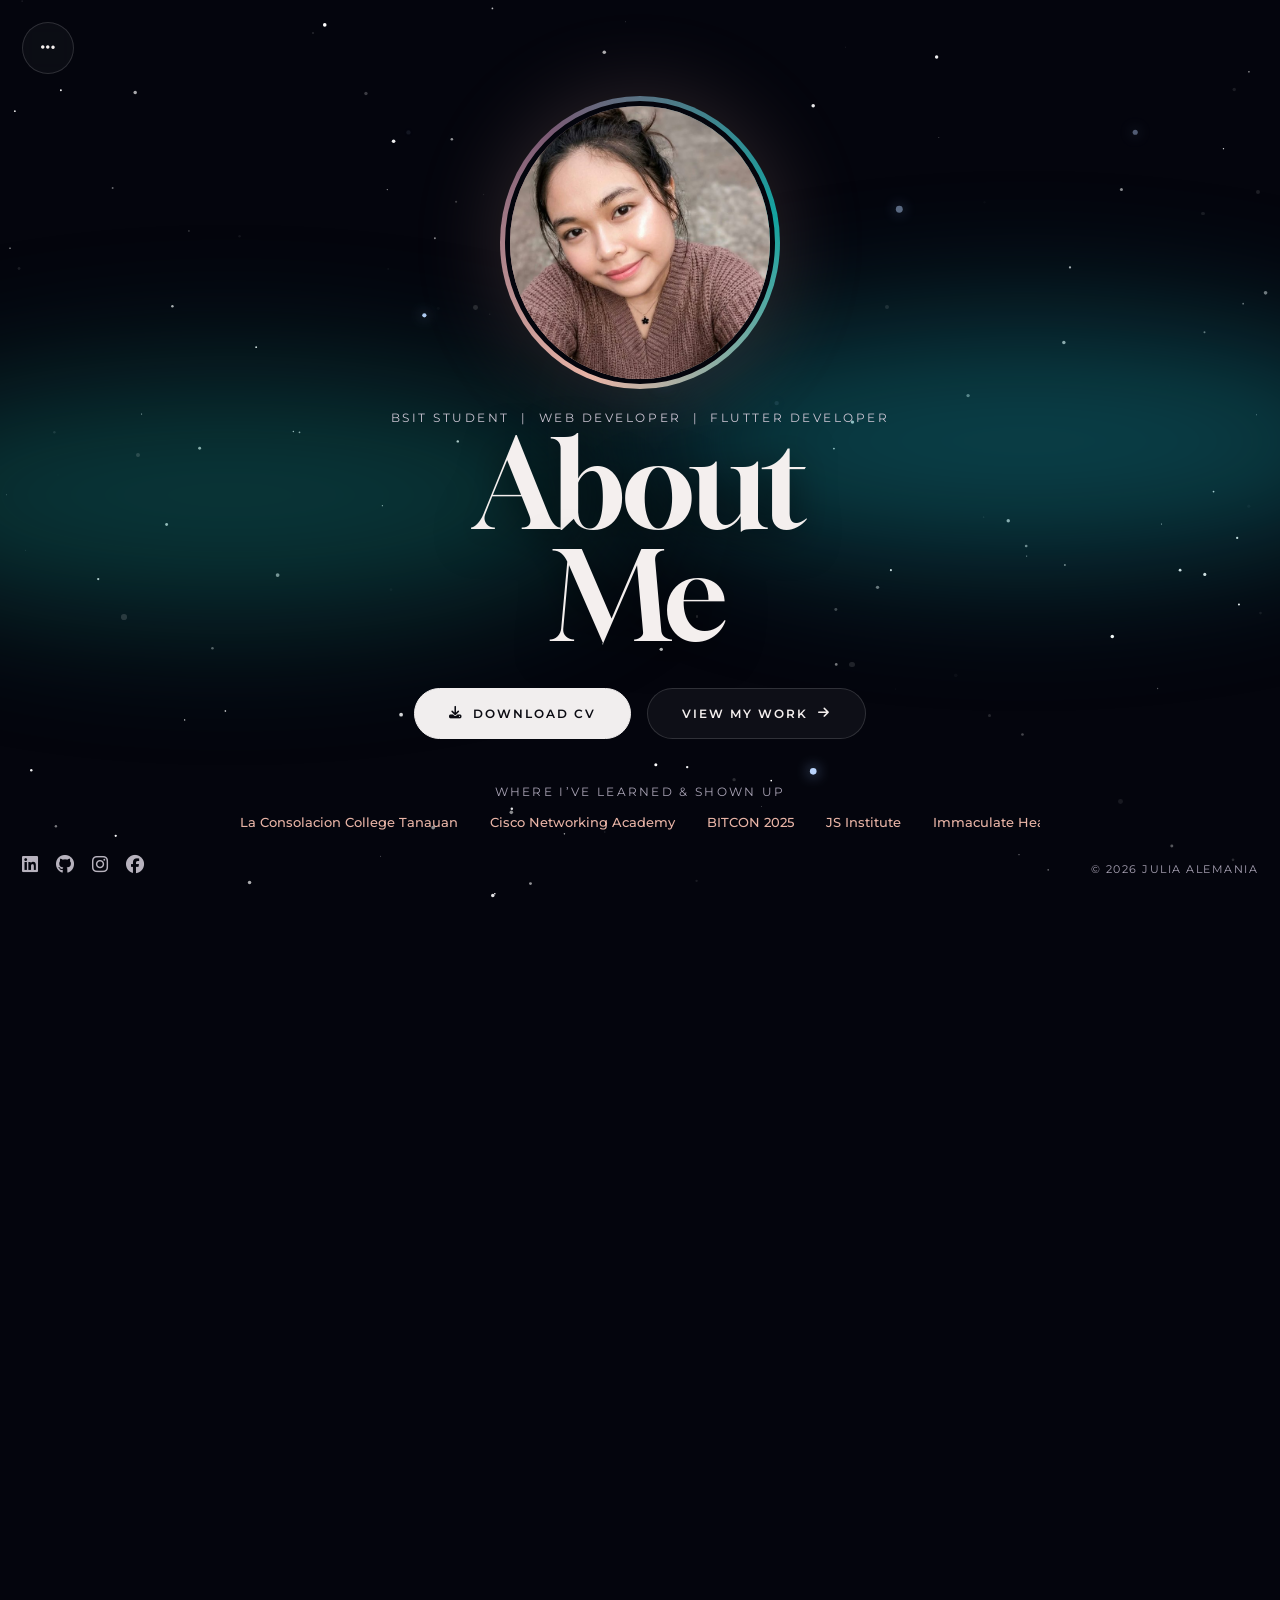
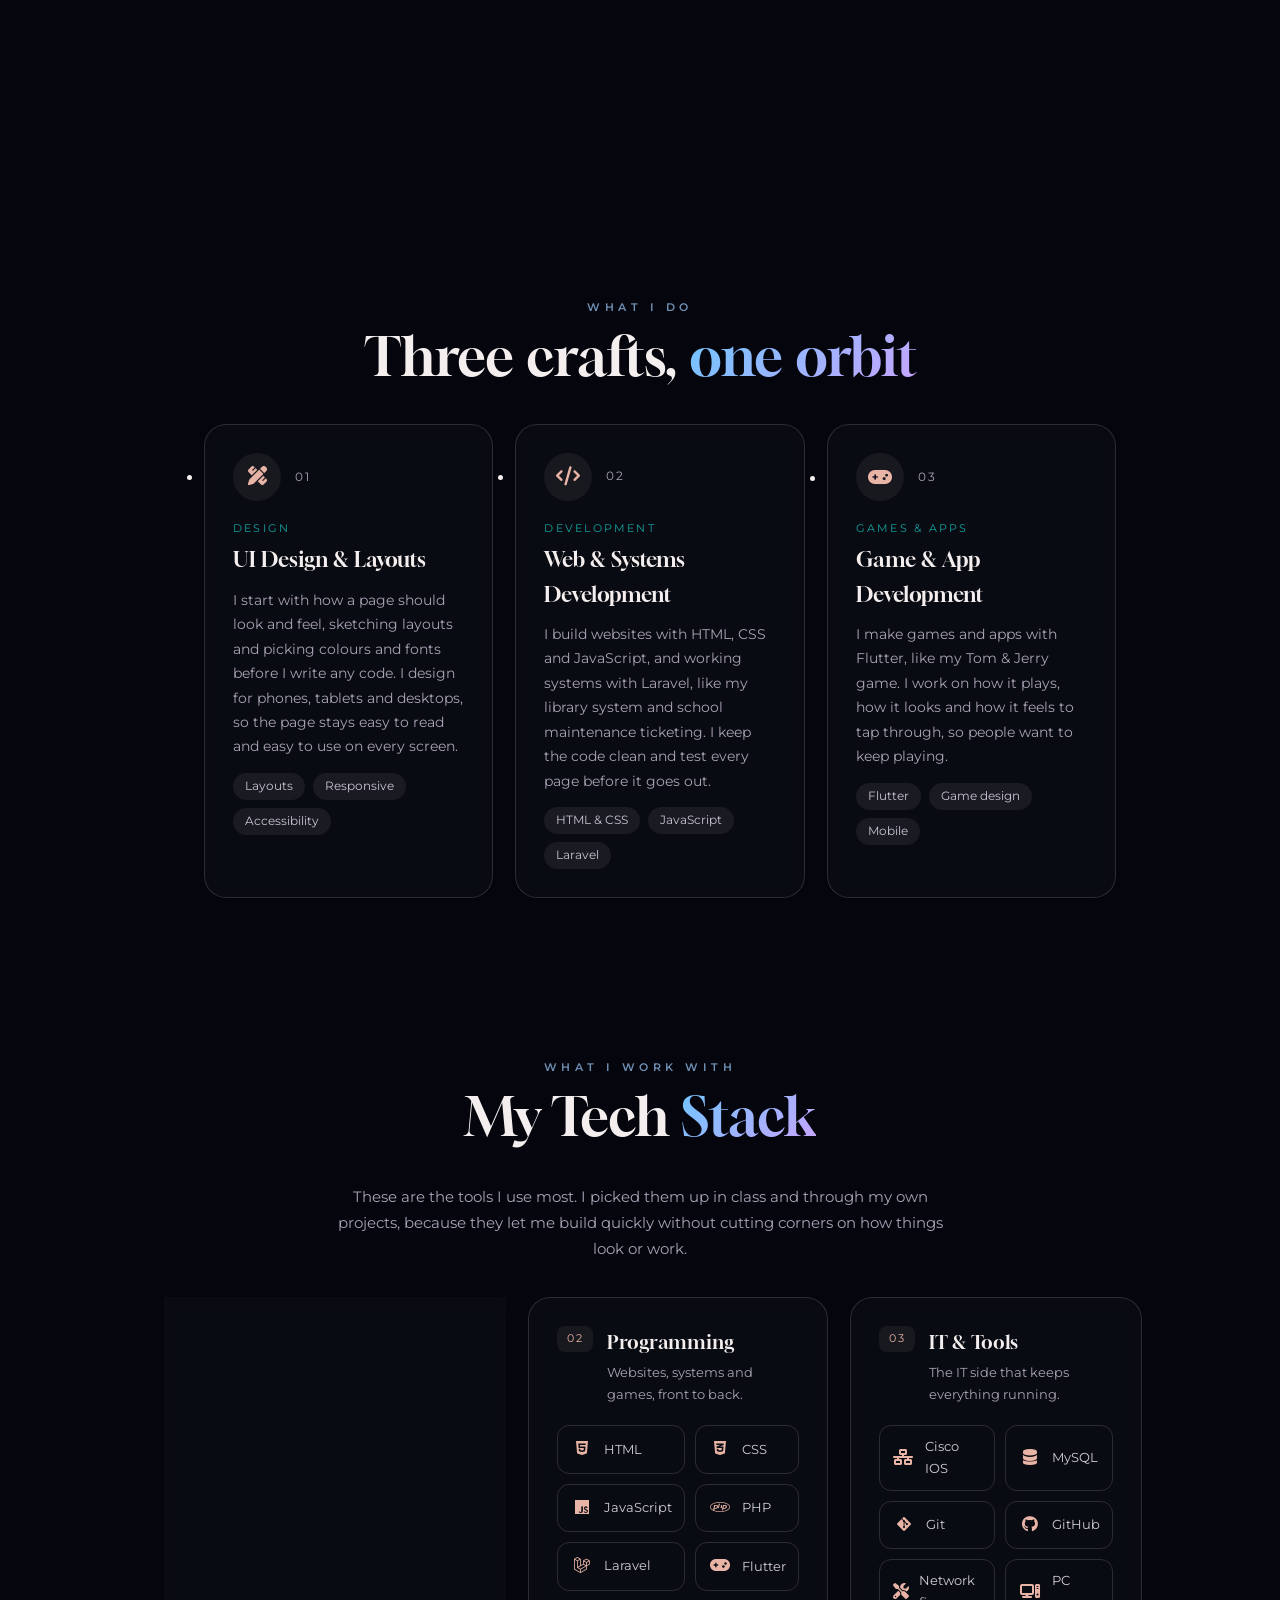
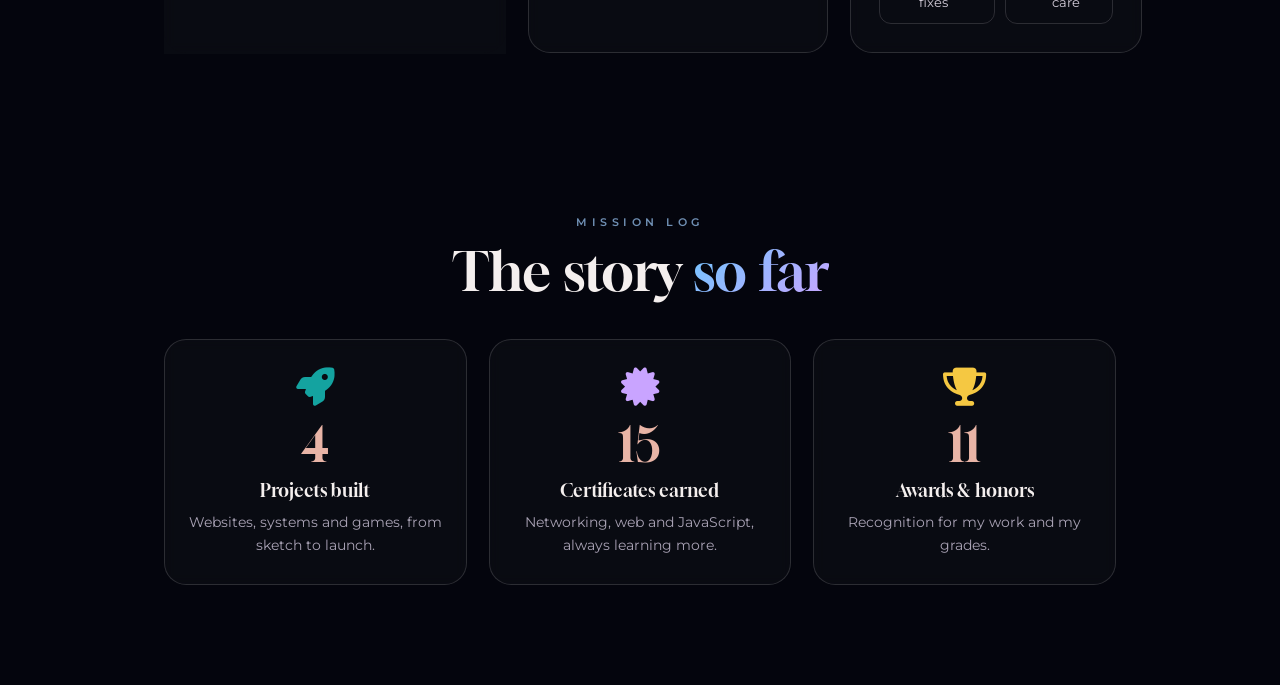
==== commit a82bd13a: "Add visual enhancements: scroll reveals, loading screen, particles, page transitions - Scroll reveal" ====
--- a/about.html
+++ b/about.html
@@ -11,7 +11,9 @@
 <link rel="stylesheet" href="https://cdnjs.cloudflare.com/ajax/libs/font-awesome/6.5.1/css/all.min.css" crossorigin="anonymous">
 <link rel="stylesheet" href="css/design-a-base.css?v=1">
 <link rel="stylesheet" href="css/design-a-about.css?v=1">
+<link rel="stylesheet" href="css/design-a-enhancements.css?v=1">
 <script src="js/design-a-common.js?v=1" defer></script>
+<script src="js/design-a-enhancements.js?v=1" defer></script>
 </head>
 <body>
 <canvas id="sky" aria-hidden="true"></canvas>
@@ -48,7 +50,7 @@
   </section>
 
   <!-- ===== Crew pass + story timeline ===== -->
-  <section class="sec">
+  <section class="sec reveal">
     <div class="crew">
       <div class="pass-wrap">
         <span class="lanyard" aria-hidden="true"></span>
@@ -92,13 +94,13 @@
   </section>
 
   <!-- ===== Three crafts ===== -->
-  <section class="sec">
+  <section class="sec reveal">
     <div class="sec-head">
       <p class="eyebrow">What I do</p>
       <h2>Three crafts, <span>one orbit</span></h2>
     </div>
     <ul class="crafts">
-      <li class="craft">
+      <li class="craft reveal">
         <div class="craft-top">
           <span class="orb"><i class="fa-solid fa-pen-ruler"></i></span>
           <span class="craft-num">01</span>
@@ -108,7 +110,7 @@
         <p class="craft-text">I start with how a page should look and feel, sketching layouts and picking colours and fonts before I write any code. I design for phones, tablets and desktops, so the page stays easy to read and easy to use on every screen.</p>
         <ul class="craft-chips"><li>Layouts</li><li>Responsive</li><li>Accessibility</li></ul>
       </li>
-      <li class="craft">
+      <li class="craft reveal">
         <div class="craft-top">
           <span class="orb"><i class="fa-solid fa-code"></i></span>
           <span class="craft-num">02</span>
@@ -118,7 +120,7 @@
         <p class="craft-text">I build websites with HTML, CSS and JavaScript, and working systems with Laravel, like my library system and school maintenance ticketing. I keep the code clean and test every page before it goes out.</p>
         <ul class="craft-chips"><li>HTML &amp; CSS</li><li>JavaScript</li><li>Laravel</li></ul>
       </li>
-      <li class="craft">
+      <li class="craft reveal">
         <div class="craft-top">
           <span class="orb"><i class="fa-solid fa-gamepad"></i></span>
           <span class="craft-num">03</span>
@@ -132,14 +134,14 @@
   </section>
 
   <!-- ===== Tech stack ===== -->
-  <section class="sec">
+  <section class="sec reveal">
     <div class="sec-head">
       <p class="eyebrow">What I work with</p>
       <h2>My Tech <span>Stack</span></h2>
     </div>
     <p class="stack-intro">These are the tools I use most. I picked them up in class and through my own projects, because they let me build quickly without cutting corners on how things look or work.</p>
     <div class="stack-grid">
-      <article class="stack-card">
+      <article class="stack-card reveal-scale">
         <header>
           <span class="stack-badge">01</span>
           <div><h3>Designing</h3><p>From sketches and layouts to posters and polish.</p></div>
@@ -153,7 +155,7 @@
           <li><span class="tile-ico"><i class="fa-solid fa-swatchbook"></i></span>Colour &amp; type</li>
         </ul>
       </article>
-      <article class="stack-card">
+      <article class="stack-card reveal-scale">
         <header>
           <span class="stack-badge">02</span>
           <div><h3>Programming</h3><p>Websites, systems and games, front to back.</p></div>
@@ -167,7 +169,7 @@
           <li><span class="tile-ico"><i class="fa-solid fa-gamepad"></i></span>Flutter</li>
         </ul>
       </article>
-      <article class="stack-card">
+      <article class="stack-card reveal-scale">
         <header>
           <span class="stack-badge">03</span>
           <div><h3>IT &amp; Tools</h3><p>The IT side that keeps everything running.</p></div>
@@ -190,7 +192,7 @@
       <p class="eyebrow">Mission log</p>
       <h2>The story <span>so far</span></h2>
     </div>
-    <ul class="m-stats">
+    <ul class="m-stats reveal">
       <li>
         <i class="fa-solid fa-rocket" style="font-size:2.4rem;color:var(--teal);margin-bottom:14px"></i>
         <strong>4</strong>
--- a/css/design-a-enhancements.css
+++ b/css/design-a-enhancements.css
@@ -0,0 +1,83 @@
+/* ==========================================================
+   Design A — Visual Enhancements
+   Scroll reveals, page transitions, loading screen, particles
+   ========================================================== */
+
+/* ---------- Loading Screen ---------- */
+.loading-screen{position:fixed;inset:0;z-index:9999;background:var(--bg);display:flex;flex-direction:column;align-items:center;justify-content:center;transition:opacity .6s ease,visibility .6s ease;pointer-events:none;opacity:0;visibility:hidden}
+.loading-screen.active{opacity:1;visibility:visible;pointer-events:auto}
+.loading-screen.loaded{opacity:0;visibility:hidden}
+
+.loading-logo{width:80px;height:80px;position:relative;margin-bottom:24px}
+.loading-ring{position:absolute;inset:0;border:3px solid transparent;border-top-color:var(--rose);border-radius:50%;animation:spin 1.2s cubic-bezier(.5,0,.5,1) infinite}
+.loading-ring:nth-child(2){inset:8px;border-top-color:var(--teal);animation-duration:1.8s;animation-direction:reverse}
+.loading-ring:nth-child(3){inset:16px;border-top-color:var(--blue);animation-duration:2.4s}
+
+@keyframes spin{to{transform:rotate(360deg)}}
+
+.loading-text{font-family:var(--sans);font-size:.78rem;letter-spacing:.3em;text-transform:uppercase;color:var(--mute);margin-bottom:20px}
+.loading-progress{width:200px;height:2px;background:rgba(255,255,255,.1);border-radius:2px;overflow:hidden}
+.loading-fill{height:100%;background:linear-gradient(90deg,var(--rose),var(--teal),var(--blue));width:0%;transition:width .3s ease}
+
+/* ---------- Scroll Reveal Animations ---------- */
+.reveal{opacity:0;transform:translateY(40px);transition:opacity .8s cubic-bezier(.2,.8,.2,1),transform .8s cubic-bezier(.2,.8,.2,1)}
+.reveal.revealed{opacity:1;transform:translateY(0)}
+
+.reveal-left{opacity:0;transform:translateX(-60px);transition:opacity .8s cubic-bezier(.2,.8,.2,1),transform .8s cubic-bezier(.2,.8,.2,1)}
+.reveal-left.revealed{opacity:1;transform:translateX(0)}
+
+.reveal-right{opacity:0;transform:translateX(60px);transition:opacity .8s cubic-bezier(.2,.8,.2,1),transform .8s cubic-bezier(.2,.8,.2,1)}
+.reveal-right.revealed{opacity:1;transform:translateX(0)}
+
+.reveal-scale{opacity:0;transform:scale(.9);transition:opacity .8s cubic-bezier(.2,.8,.2,1),transform .8s cubic-bezier(.2,.8,.2,1)}
+.reveal-scale.revealed{opacity:1;transform:scale(1)}
+
+.reveal-fade{opacity:0;transition:opacity 1s ease}
+.reveal-fade.revealed{opacity:1}
+
+/* Stagger delays */
+.reveal-delay-1{transition-delay:.1s}
+.reveal-delay-2{transition-delay:.2s}
+.reveal-delay-3{transition-delay:.3s}
+.reveal-delay-4{transition-delay:.4s}
+.reveal-delay-5{transition-delay:.5s}
+
+/* ---------- Floating Particles ---------- */
+.particles{position:fixed;inset:0;z-index:0;pointer-events:none;overflow:hidden}
+.particle{position:absolute;width:4px;height:4px;background:rgba(255,255,255,.3);border-radius:50%;animation:float-particle linear infinite}
+
+@keyframes float-particle{
+  0%{transform:translate(0,0) scale(0);opacity:0}
+  10%{opacity:1;transform:translate(0,0) scale(1)}
+  90%{opacity:1}
+  100%{transform:translate(var(--tx),var(--ty)) scale(0);opacity:0}
+}
+
+/* ---------- Page Transition ---------- */
+.page-transition{position:fixed;inset:0;z-index:9998;background:var(--bg);transform:translateY(100%);transition:transform .5s cubic-bezier(.77,0,.175,1);pointer-events:none}
+.page-transition.active{transform:translateY(0)}
+.page-transition.exit{transform:translateY(-100%)}
+
+/* ---------- Enhanced Menu Overlay ---------- */
+.overlay{transition:opacity .4s ease,visibility .4s ease,backdrop-filter .4s ease}
+.overlay.open{backdrop-filter:blur(12px);-webkit-backdrop-filter:blur(12px);background:rgba(4,5,13,.85)}
+
+.overlay a span{transition:transform .3s cubic-bezier(.2,.8,.2,1),color .3s ease,letter-spacing .3s ease}
+.overlay a:hover span{letter-spacing:.02em}
+
+/* ---------- Enhanced Cards ---------- */
+.glass-card{transition:transform .4s cubic-bezier(.2,.8,.2,1),border-color .4s ease,box-shadow .4s ease}
+.glass-card:hover{box-shadow:0 30px 80px rgba(0,0,0,.5),0 0 0 1px rgba(255,255,255,.1)}
+
+/* ---------- Enhanced Buttons ---------- */
+.btn,.c-btn,.links-act{position:relative;overflow:hidden;transition:transform .3s cubic-bezier(.2,.8,.2,1),background .3s ease}
+.btn::before,.c-btn::before,.links-act::before{content:'';position:absolute;inset:0;background:linear-gradient(45deg,transparent 30%,rgba(255,255,255,.1) 50%,transparent 70%);transform:translateX(-100%);transition:transform .6s ease}
+.btn:hover::before,.c-btn:hover::before,.links-act:hover::before{transform:translateX(100%)}
+
+/* ---------- Reduced Motion ---------- */
+@media(prefers-reduced-motion:reduce){
+  .reveal,.reveal-left,.reveal-right,.reveal-scale,.reveal-fade{opacity:1;transform:none;transition:none}
+  .particle{animation:none;display:none}
+  .loading-screen{display:none}
+  .page-transition{display:none}
+}
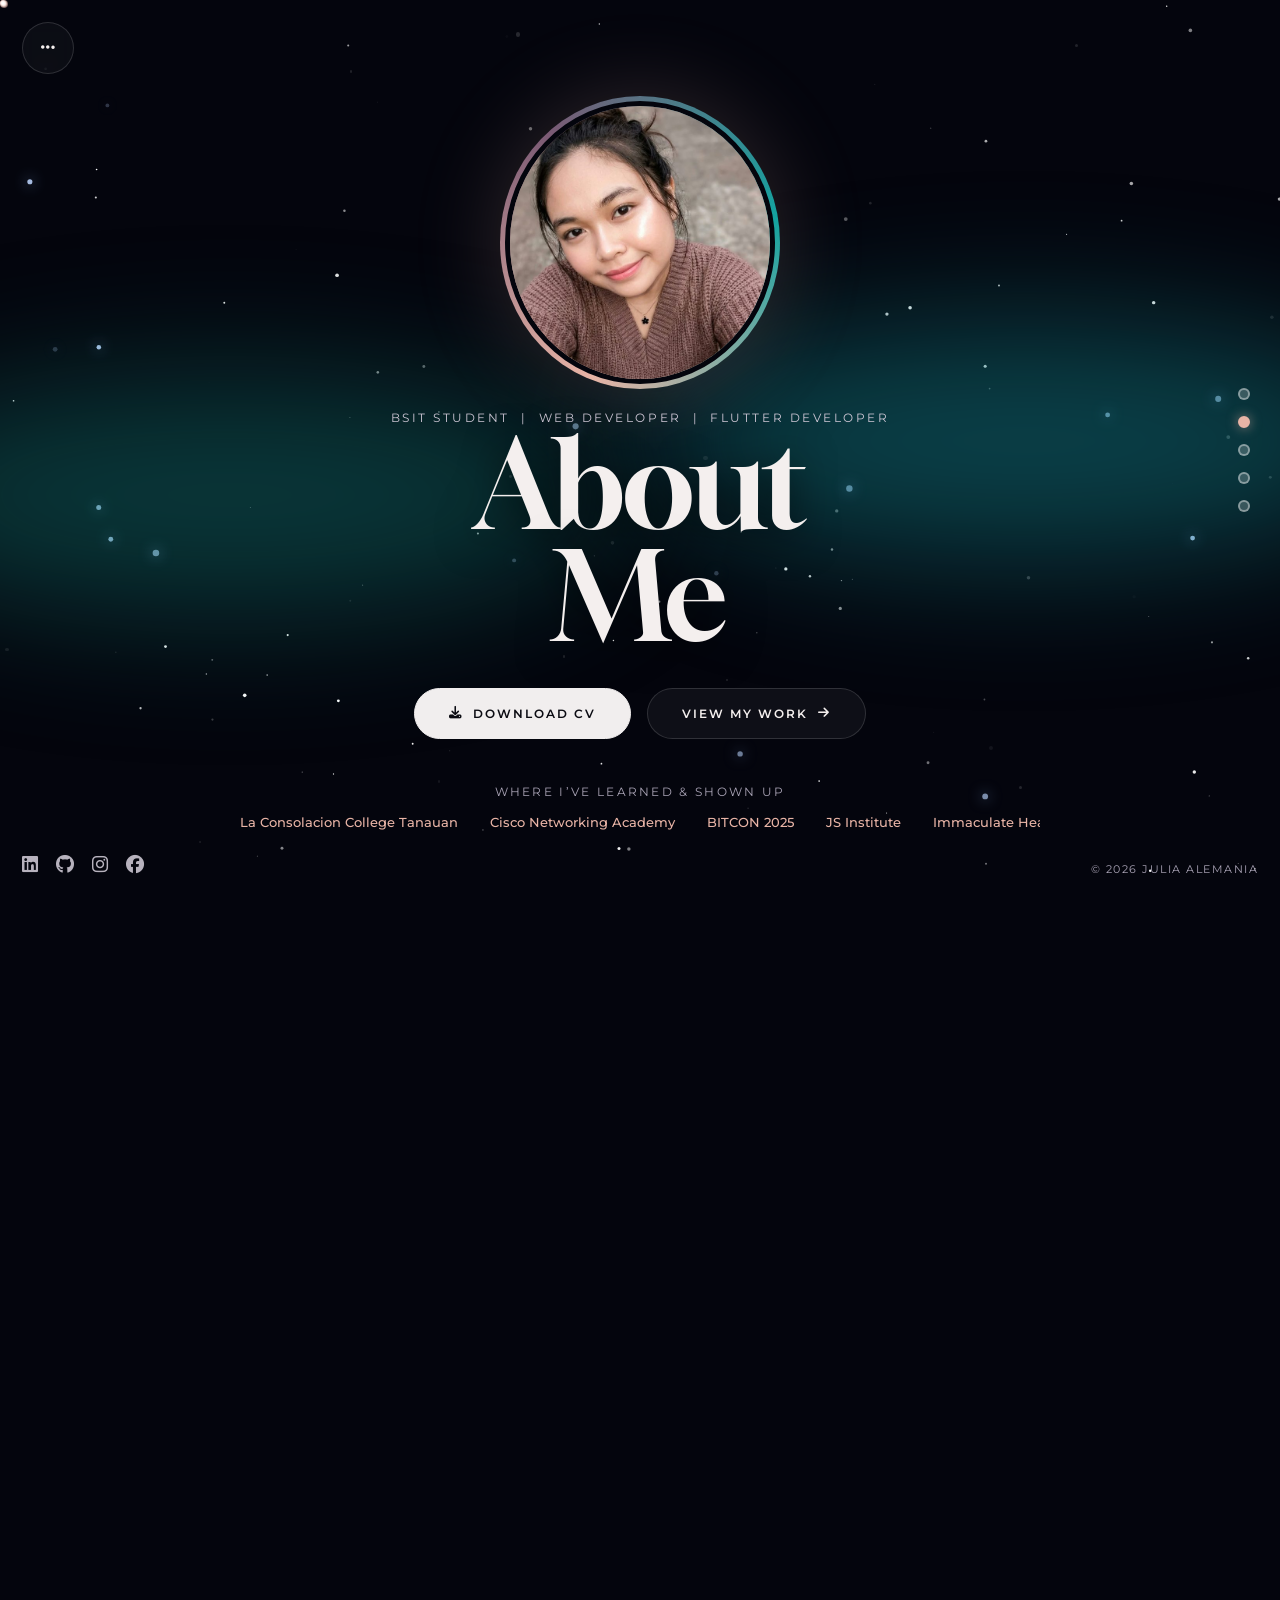
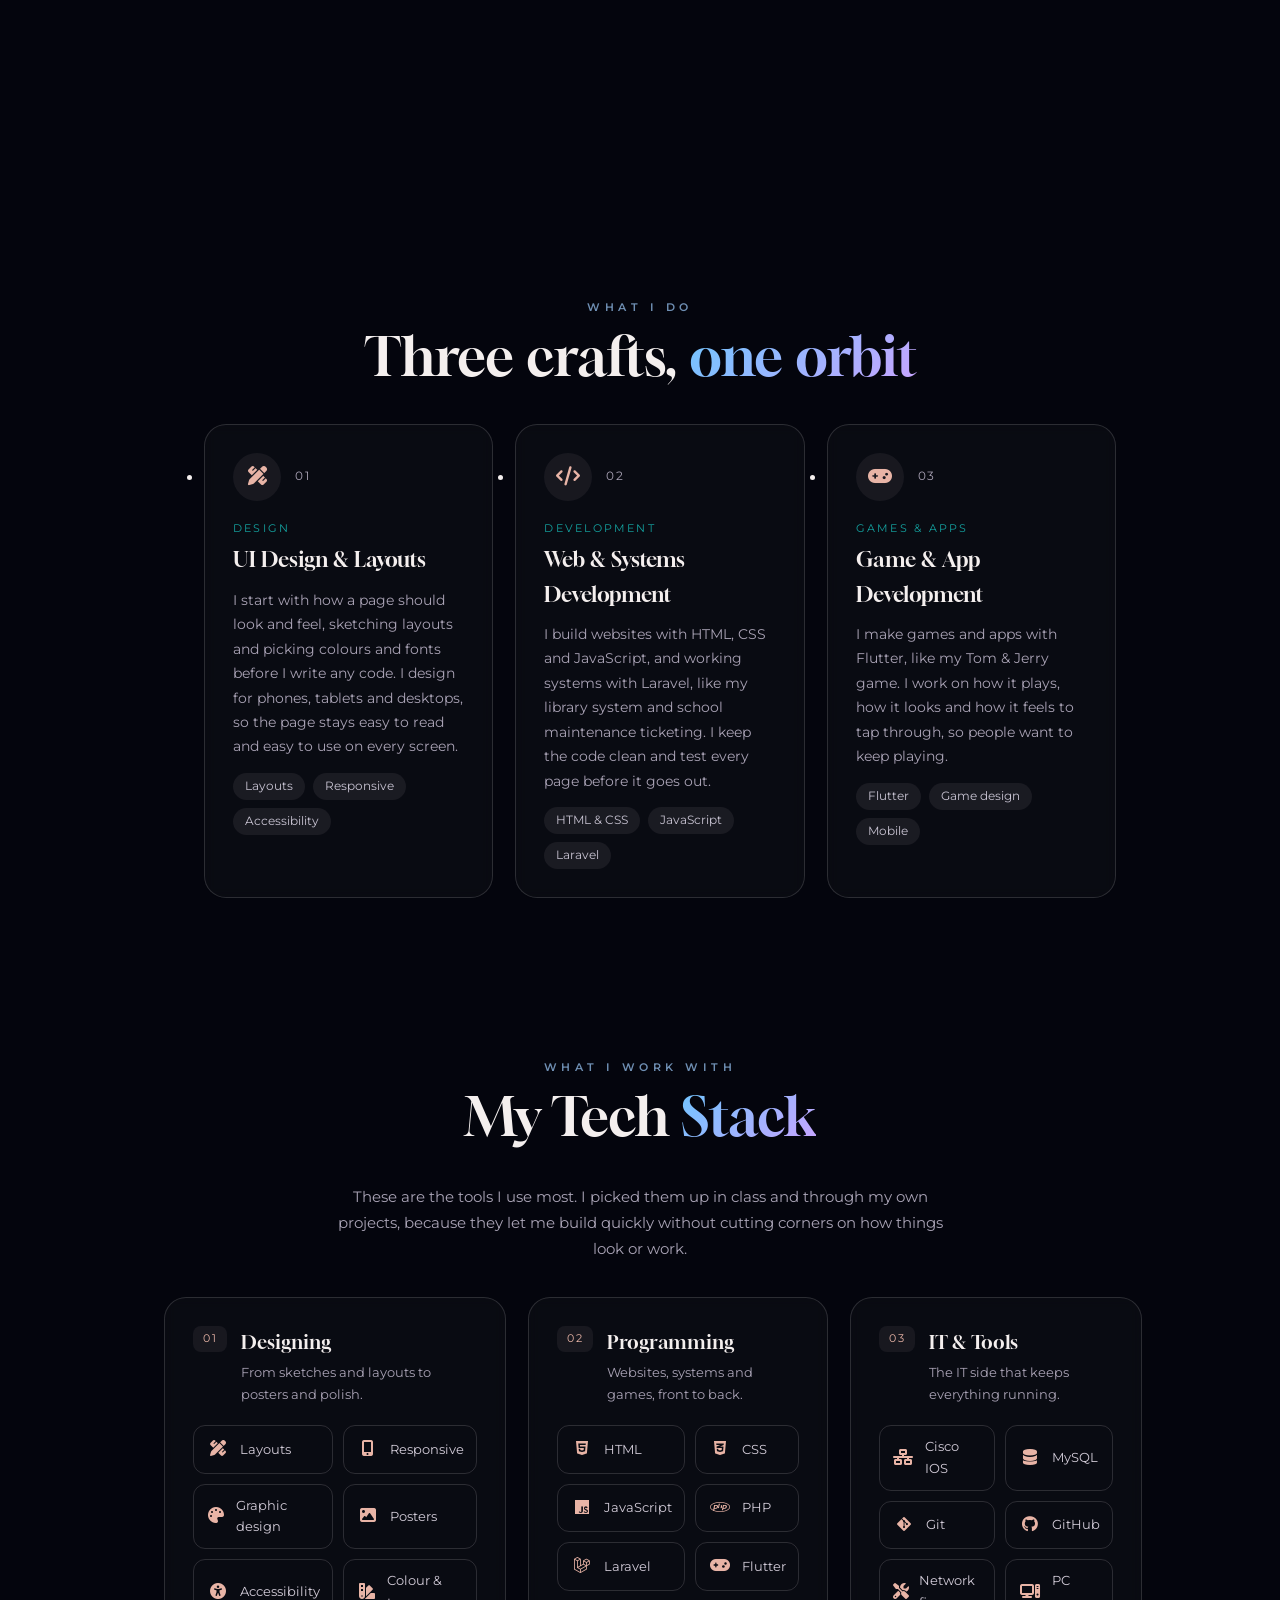
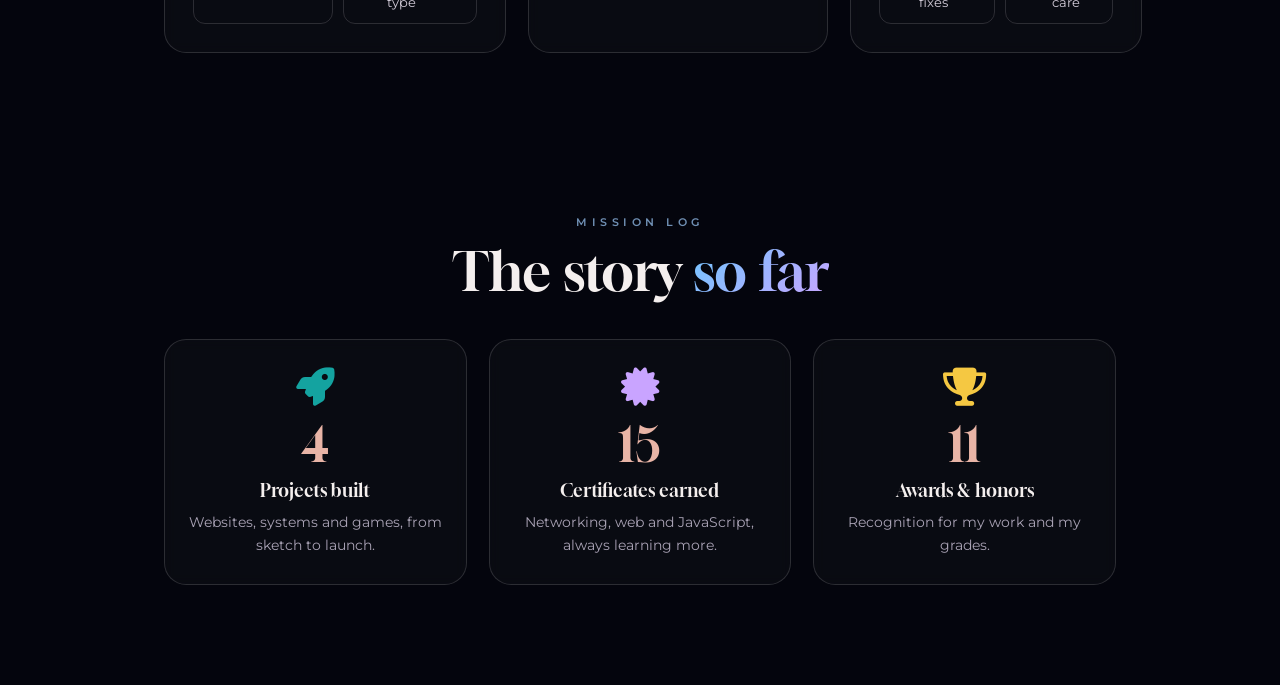
==== commit 852edc84: "Add interaction enhancements: typing animation, progress dots, keyboard shortcuts, mouse trail, back" ====
--- a/about.html
+++ b/about.html
@@ -12,8 +12,10 @@
 <link rel="stylesheet" href="css/design-a-base.css?v=1">
 <link rel="stylesheet" href="css/design-a-about.css?v=1">
 <link rel="stylesheet" href="css/design-a-enhancements.css?v=1">
+<link rel="stylesheet" href="css/design-a-interaction.css?v=1">
 <script src="js/design-a-common.js?v=1" defer></script>
 <script src="js/design-a-enhancements.js?v=1" defer></script>
+<script src="js/design-a-interaction.js?v=1" defer></script>
 </head>
 <body>
 <canvas id="sky" aria-hidden="true"></canvas>
--- a/css/design-a-interaction.css
+++ b/css/design-a-interaction.css
@@ -0,0 +1,163 @@
+/* ==========================================================
+   Interaction Enhancements CSS
+   Typing animation, progress dots, mouse trail
+   ========================================================== */
+
+/* ---------- Typing Animation ---------- */
+.typing-container {
+  display: inline-block;
+  position: relative;
+}
+
+.typing-text {
+  display: inline;
+  border-right: 3px solid var(--rose);
+  animation: blink-caret 0.75s step-end infinite;
+}
+
+@keyframes blink-caret {
+  from, to { border-color: transparent; }
+  50% { border-color: var(--rose); }
+}
+
+/* ---------- Progress Dots ---------- */
+.progress-dots {
+  position: fixed;
+  right: 30px;
+  top: 50%;
+  transform: translateY(-50%);
+  z-index: 100;
+  display: flex;
+  flex-direction: column;
+  gap: 16px;
+}
+
+.progress-dot {
+  width: 12px;
+  height: 12px;
+  border-radius: 50%;
+  background: rgba(255, 255, 255, 0.2);
+  border: 2px solid rgba(255, 255, 255, 0.4);
+  cursor: pointer;
+  transition: all 0.3s ease;
+  position: relative;
+}
+
+.progress-dot:hover {
+  background: rgba(232, 180, 166, 0.5);
+  border-color: var(--rose);
+  transform: scale(1.3);
+}
+
+.progress-dot.active {
+  background: var(--rose);
+  border-color: var(--rose);
+  box-shadow: 0 0 12px rgba(232, 180, 166, 0.6);
+}
+
+.progress-dot::before {
+  content: attr(data-label);
+  position: absolute;
+  right: 24px;
+  top: 50%;
+  transform: translateY(-50%);
+  background: rgba(14, 15, 23, 0.9);
+  padding: 6px 12px;
+  border-radius: 6px;
+  font-size: 12px;
+  white-space: nowrap;
+  opacity: 0;
+  pointer-events: none;
+  transition: opacity 0.3s ease;
+  border: 1px solid var(--line);
+}
+
+.progress-dot:hover::before {
+  opacity: 1;
+}
+
+@media (max-width: 768px) {
+  .progress-dots {
+    right: 15px;
+  }
+  
+  .progress-dot {
+    width: 10px;
+    height: 10px;
+  }
+  
+  .progress-dot::before {
+    display: none;
+  }
+}
+
+/* ---------- Mouse Trail ---------- */
+.trail-dot {
+  position: fixed;
+  width: 8px;
+  height: 8px;
+  border-radius: 50%;
+  background: radial-gradient(circle, var(--rose), transparent);
+  pointer-events: none;
+  z-index: 9999;
+  opacity: 0.8;
+  transition: opacity 0.3s ease;
+  mix-blend-mode: screen;
+}
+
+.trail-dot.fading {
+  opacity: 0;
+  transform: scale(0.5);
+  transition: all 0.5s ease;
+}
+
+@media (prefers-reduced-motion: reduce) {
+  .trail-dot {
+    display: none;
+  }
+}
+
+/* ---------- Back to Top Button ---------- */
+.back-to-top {
+  position: fixed;
+  bottom: 30px;
+  right: 30px;
+  width: 50px;
+  height: 50px;
+  border-radius: 50%;
+  background: rgba(14, 15, 23, 0.9);
+  border: 2px solid var(--rose);
+  color: var(--rose);
+  font-size: 24px;
+  cursor: pointer;
+  opacity: 0;
+  visibility: hidden;
+  transition: all 0.3s ease;
+  z-index: 100;
+  display: flex;
+  align-items: center;
+  justify-content: center;
+  backdrop-filter: blur(10px);
+}
+
+.back-to-top.visible {
+  opacity: 1;
+  visibility: visible;
+}
+
+.back-to-top:hover {
+  background: var(--rose);
+  color: #04050d;
+  transform: translateY(-3px);
+  box-shadow: 0 8px 20px rgba(232, 180, 166, 0.4);
+}
+
+@media (max-width: 768px) {
+  .back-to-top {
+    bottom: 20px;
+    right: 20px;
+    width: 45px;
+    height: 45px;
+    font-size: 20px;
+  }
+}
